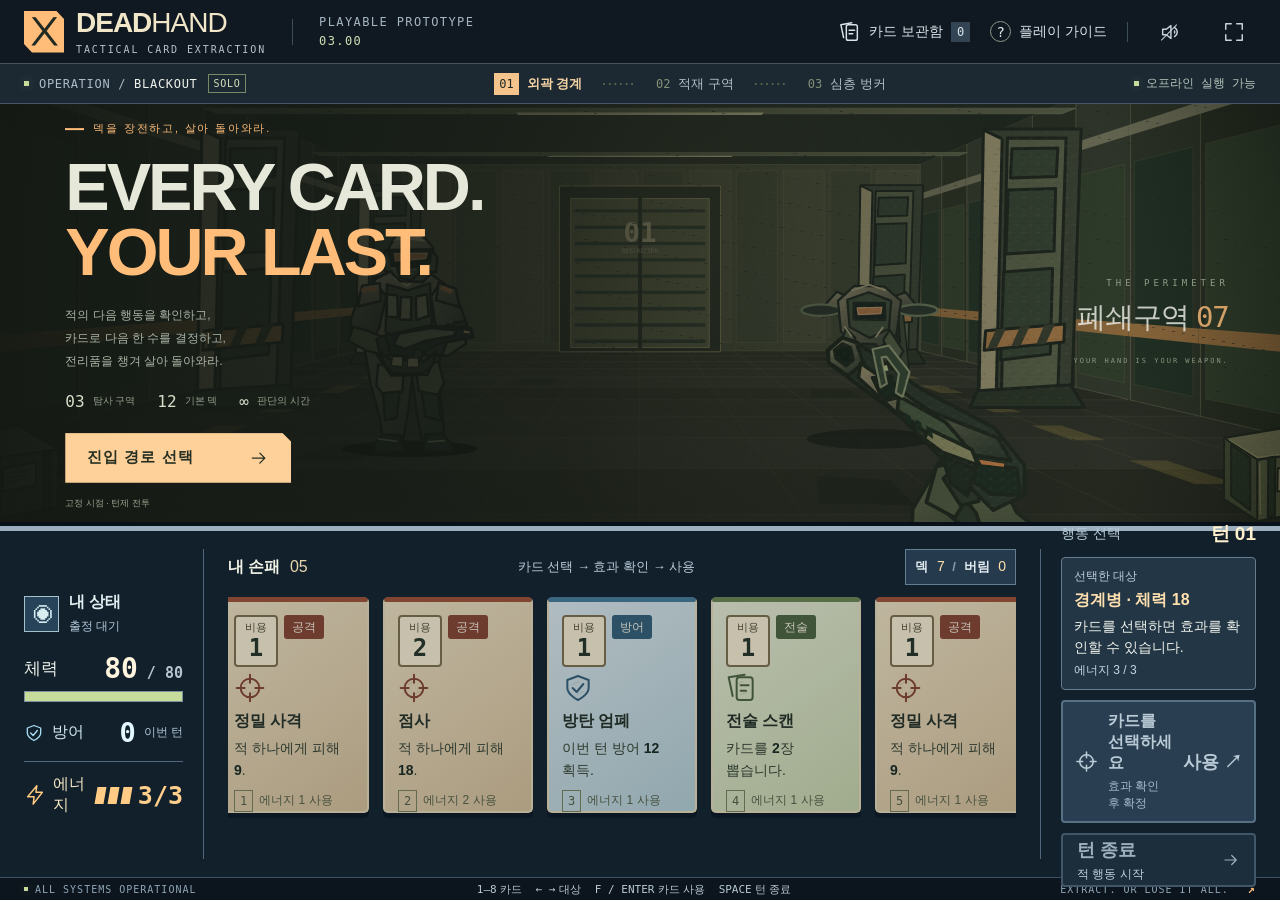
==== index.html @ c9a8ba61 "Improve fullscreen readability and separate battle information" ====
<!doctype html>
<html lang="ko">
<head>
  <meta charset="utf-8">
  <meta name="viewport" content="width=device-width, initial-scale=1, viewport-fit=cover">
  <meta name="apple-mobile-web-app-capable" content="yes">
  <meta name="theme-color" content="#151815">
  <title>DEAD HAND — 카드 익스트랙션</title>
  <link rel="icon" href="data:image/svg+xml,%3Csvg xmlns='http://www.w3.org/2000/svg' viewBox='0 0 40 40'%3E%3Crect width='40' height='40' rx='5' fill='%23fb8149'/%3E%3Cpath d='m11 8 18 24M29 8 11 32' stroke='%23101713' stroke-width='3'/%3E%3C/svg%3E">
  <link rel="stylesheet" href="style.css?v=3">
  <link rel="stylesheet" href="battle.css?v=3">
  <link rel="preload" as="image" href="assets/field-plates.svg">
</head>
<body>
  <svg class="icon-defs" xmlns="http://www.w3.org/2000/svg" aria-hidden="true"><defs>
    <symbol id="i-arrow" viewBox="0 0 24 24"><path d="M4 12h15m-6-6 6 6-6 6"/></symbol>
    <symbol id="i-crosshair" viewBox="0 0 24 24"><circle cx="12" cy="12" r="7"/><path d="M12 2v6m0 8v6M2 12h6m8 0h6"/></symbol>
    <symbol id="i-shield" viewBox="0 0 24 24"><path d="m12 3 8 3v6c0 5-8 9-8 9s-8-4-8-9V6Z"/><path d="m8 12 3 3 5-6"/></symbol>
    <symbol id="i-bolt" viewBox="0 0 24 24"><path d="m14 2-10 12h7l-1 8 10-13h-7Z"/></symbol>
    <symbol id="i-plus" viewBox="0 0 24 24"><path d="M12 4v16M4 12h16"/></symbol>
    <symbol id="i-cards" viewBox="0 0 24 24"><rect x="8" y="4" width="12" height="17" rx="2"/><path d="m5 18-3-14 12-2m-3 8h6m-6 4h4"/></symbol>
    <symbol id="i-box" viewBox="0 0 24 24"><path d="m3 7 9-4 9 4v11l-9 4-9-4Zm0 0 9 5 9-5M12 12v10M7 5l10 5"/></symbol>
    <symbol id="i-volume" viewBox="0 0 24 24"><path d="M4 9h4l5-4v14l-5-4H4Zm13-2c4 3 4 7 0 10m0-6v2"/></symbol>
    <symbol id="i-expand" viewBox="0 0 24 24"><path d="M9 3H3v6m12-6h6v6M3 15v6h6m12-6v6h-6"/></symbol>
    <symbol id="i-exit" viewBox="0 0 24 24"><path d="M10 3H4v18h6m3-15 6 6-6 6m-5-6h13"/></symbol>
  </defs></svg>
  <div id="app">
    <header class="topbar">
      <a class="brand" href="./" aria-label="데드 핸드 시작 화면"><span class="brand-mark">Ⅹ</span><span>DEAD<span class="brand-light">HAND</span><small>TACTICAL CARD EXTRACTION</small></span></a>
      <div class="header-divider"></div><span class="build-label">PLAYABLE PROTOTYPE <span>03.00</span></span>
      <nav class="top-actions" aria-label="게임 메뉴">
        <button id="collection-btn" class="nav-btn" aria-label="카드 보관함" title="카드 보관함"><svg><use href="#i-cards"/></svg><span>카드 보관함</span><span id="collection-count" class="tiny-badge">0</span></button>
        <button id="help-btn" class="nav-btn" aria-label="플레이 가이드" title="플레이 가이드"><span class="help-symbol">?</span><span>플레이 가이드</span></button>
        <span class="action-divider"></span>
        <button id="sound-btn" class="icon-btn" aria-label="사운드 켜기" title="사운드 켜기" aria-pressed="false"><svg><use href="#i-volume"/></svg><span class="mute-slash"></span></button>
        <button id="fullscreen-btn" class="icon-btn" aria-label="전체 화면" title="전체 화면"><svg><use href="#i-expand"/></svg></button>
      </nav>
    </header>

    <main>
      <section class="operation-bar" aria-label="작전 상태">
        <div class="operation-name"><span class="live-dot"></span><span>OPERATION / <b>BLACKOUT</b></span><span class="tag">SOLO</span></div>
        <div class="sector-progress" id="sector-progress"><span class="active"><i>01</i> 외곽 경계</span><b>······</b><span><i>02</i> 적재 구역</span><b>······</b><span><i>03</i> 심층 벙커</span></div>
        <span class="connection"><i></i> 오프라인 실행 가능</span>
      </section>

      <section class="combat-hud" aria-label="전투 정보">
        <aside class="mission-panel hidden" id="mission-panel" aria-label="구역과 전리품">
          <div class="panel-kicker">현재 구역 <b id="danger-level">I / 경계</b></div>
          <h2 id="zone-name">외곽 경계</h2>
          <div class="field-stats"><span>남은 적 <b id="enemy-count">02</b></span><span>미확정 전리품 <b><span id="loot-value">0</span> CR</b></span></div>
        </aside>
        <div class="enemy-intent hidden" id="enemy-intent"><span class="enemy-indicator"></span><div><small>턴 종료 시 적 공격</small><strong id="intent-text">예고 피해 6</strong><span id="incoming-health" class="incoming-health">예상 체력 감소 6</span></div></div>
        <div id="phase-banner" class="phase-banner hidden"><span class="phase-dot"></span><b id="phase-label">당신의 턴</b><span id="phase-description">시간 제한 없음 · 카드와 대상을 선택하세요</span></div>
        <div id="scene-message" class="scene-message" role="status" aria-live="polite"></div>
      </section>

      <section class="viewport" id="viewport" aria-label="고정 시점 카드 전투 무대">
        <canvas id="world" aria-label="둠 분위기의 2.5D 폐쇄구역 전투 공간"></canvas>
        <div class="scene-grain"></div>
        <div class="scene-topline"><span id="scene-location">SEC.01 / THE PERIMETER</span><span>FIXED VIEW · TURN-BASED COMBAT</span></div>
        <div id="briefing" class="briefing">
          <div class="eyebrow"><span></span> 덱을 장전하고, 살아 돌아와라.</div>
          <h1>EVERY CARD.<br><span>YOUR LAST.</span></h1>
          <p class="briefing-copy">적의 다음 행동을 확인하고,<br>카드로 다음 한 수를 결정하고,<br>전리품을 챙겨 살아 돌아와라.</p>
          <div class="briefing-facts"><span><b>03</b> 탐사 구역</span><span><b>12</b> 기본 덱</span><span><b>∞</b> 판단의 시간</span></div>
          <button id="deploy-btn" class="primary-btn deploy">진입 경로 선택 <svg><use href="#i-arrow"/></svg></button>
          <div class="briefing-note">고정 시점 · 턴제 전투 <span class="note-break">대상과 카드를 고른 뒤 사용 버튼으로 확정하세요.</span></div>
        </div>
        <div class="sector-stamp" id="sector-stamp"><span>THE PERIMETER</span><strong>폐쇄구역 <em>07</em></strong><small>YOUR HAND IS YOUR WEAPON.</small></div>
        <div id="enemy-targets" class="enemy-targets hidden" role="group" aria-label="전투 대상 선택"></div>

        <div id="damage-flash" class="damage-flash"></div>
      </section>

      <section class="deck-zone" aria-label="카드 전투 조작">
        <div class="player-status">
          <div class="operator"><span class="operator-avatar">⦿</span><div><strong>내 상태 <span>01</span></strong><small id="player-state">출정 대기 중</small></div></div>
          <div class="health-label"><span>체력</span><strong><span id="hp-value">80</span><em> / 80</em></strong></div>
          <div class="health-track"><div id="hp-bar"></div></div>
          <div class="shield-label"><svg><use href="#i-shield"/></svg> 방어 <strong id="shield-value">0</strong><span>이번 턴</span></div>
          <div class="energy-label"><svg><use href="#i-bolt"/></svg><span>에너지</span><div id="energy-pips"><i></i><i></i><i></i></div><b id="energy-value">3/3</b></div>
        </div>
        <div class="hand-area"><div class="hand-heading"><span>내 손패 <b id="hand-count">05</b></span><span id="hand-hint">카드 선택 → 효과 확인 → 사용</span><button id="deck-inspect-btn" class="deck-inspect" aria-label="뽑기 더미와 버린 카드 보기">덱 <b id="draw-count">7</b><span> / </span>버림 <b id="discard-count">0</b></button></div><div id="hand" class="hand"></div></div>
        <div class="turn-controls">
          <div class="turn-label">행동 선택 <strong>턴 <span id="turn-number">01</span></strong></div>
          <div class="action-preview" aria-live="polite"><span class="preview-heading">선택한 대상</span><b id="preview-target">대상을 선택하세요</b><p id="action-preview">카드를 선택하면 효과를 확인할 수 있습니다.</p><small id="preview-cost">에너지 3 / 3</small></div>
        <div class="battle-actions">
          <button id="fire-btn" class="fire-action" disabled><svg><use href="#i-crosshair"/></svg><span><strong id="fire-label">카드를 선택하세요</strong><small id="fire-target">대상 선택</small></span><b>사용 ↗</b></button>
          <button id="extract-menu-btn" class="primary-btn hidden"><svg><use href="#i-exit"/></svg> 철수 / 다음 구역 결정</button>
        </div>

          <button id="end-turn-btn" class="end-turn-btn" disabled><span>턴 종료<small>적 행동 시작</small></span><svg><use href="#i-arrow"/></svg></button>
        </div>
      </section>
    </main>
    <footer><span><i></i> ALL SYSTEMS OPERATIONAL</span><span class="footer-controls"><b>1–8</b> 카드 <b>← →</b> 대상 <b>F / ENTER</b> 카드 사용 <b>SPACE</b> 턴 종료</span><span>EXTRACT. OR LOSE IT ALL. <b>↗</b></span></footer>
  <div id="modal-backdrop" class="modal-backdrop hidden"><section id="modal" class="modal" role="dialog" aria-modal="true" aria-labelledby="modal-title" tabindex="-1"></section></div>
  </div>
  <script src="scene.js?v=3"></script>
  <script src="game.js?v=3"></script>
</body>
</html>
---- style.css ----
:root {
  --bg:#101713;
  --panel:#141d18;
  --line:#303c32;
  --muted:#8e9b8f;
  --text:#e8eadb;
  --orange:#fb8149;
  --green:#b9cf93;
  --red:#ee6858;
  --mono:ui-monospace,SFMono-Regular,Consolas,monospace;
  --sans:Arial,"Apple SD Gothic Neo","Malgun Gothic",sans-serif;
  color-scheme:dark
}
* {
  box-sizing:border-box
}
body {
  margin:0;
  background:#0d120f;
  color:var(--text);
  font-family:var(--sans);
  font-size:13px
}
button,a {
  -webkit-tap-highlight-color:transparent
}
button {
  font:inherit;
  color:inherit;
  cursor:pointer
}
button:disabled {
  cursor:not-allowed
}
button:focus-visible,a:focus-visible {
  outline:2px solid var(--orange);
  outline-offset:4px
}
button {
  border:0
}
svg {
  width:20px;
  height:20px;
  fill:none;
  stroke:currentColor;
  stroke-width:1.6;
  stroke-linecap:round;
  stroke-linejoin:round;
  flex-shrink:0
}
.icon-defs {
  position:absolute;
  width:0;
  height:0;
  overflow:hidden
}
.hidden {
  display:none!important
}
#app {
  max-width:1920px;
  margin:auto;
  min-height:100dvh;
  display:flex;
  flex-direction:column
}
.topbar {
  height:78px;
  display:flex;
  align-items:center;
  padding:0 30px;
  border-bottom:1px solid var(--line);
  gap:26px;
  background:#121a15;
  flex-shrink:0
}
.brand {
  display:flex;
  align-items:center;
  gap:12px;
  font-size:25px;
  font-weight:900;
  letter-spacing:-1px;
  color:var(--text);
  text-decoration:none;
  line-height:1
}
.brand-mark {
  width:40px;
  height:42px;
  background:var(--orange);
  color:#182019;
  display:grid;
  place-items:center;
  font-size:39px;
  font-weight:400;
  clip-path:polygon(0 0,80% 0,100% 20%,100% 100%,20% 100%,0 80%)
}
.brand-light {
  font-weight:400
}
.brand small {
  display:block;
  font:8px var(--mono);
  letter-spacing:1.9px;
  margin-top:7px;
  color:#9ba58d
}
.header-divider {
  height:26px;
  width:1px;
  background:var(--line)
}
.build-label {
  font:9px var(--mono);
  letter-spacing:1.4px;
  color:var(--muted)
}
.build-label span {
  display:block;
  font-size:10px;
  color:var(--green);
  margin-top:5px
}
.top-actions {
  margin-left:auto;
  display:flex;
  align-items:center;
  gap:22px
}
.nav-btn {
  display:flex;
  align-items:center;
  gap:8px;
  background:none;
  font-size:11px;
  color:#c7cebe;
  padding:8px 0
}
.nav-btn:hover {
  color:var(--orange)
}
.nav-btn svg {
  width:17px;
  height:17px
}
.tiny-badge {
  background:#29352a;
  font:9px var(--mono);
  padding:3px 6px
}
.help-symbol {
  border:1px solid #8c988a;
  border-radius:50%;
  height:16px;
  width:16px;
  display:grid;
  place-items:center;
  font:10px var(--mono)
}
.action-divider {
  height:20px;
  width:1px;
  background:var(--line)
}
.icon-btn {
  position:relative;
  background:none;
  color:#9aa48e;
  padding:4px;
  display:flex
}
.icon-btn:hover {
  color:var(--orange)
}
.mute-slash {
  position:absolute;
  width:22px;
  height:1px;
  transform:rotate(-45deg);
  background:currentColor;
  top:14px;
  left:3px
}
.operation-bar {
  min-height:53px;
  display:flex;
  align-items:center;
  justify-content:space-between;
  gap:16px;
  padding:0 30px;
  background:#19221b;
  border-bottom:1px solid #35402f
}
.operation-name {
  display:flex;
  align-items:center;
  gap:10px;
  font:10px var(--mono);
  letter-spacing:.7px;
  white-space:nowrap
}
.operation-name b {
  color:var(--text);
  font-weight:500
}
.operation-name>span:nth-child(2) {
  color:#87937f
}
.live-dot,.connection i,footer>span:first-child i {
  width:5px;
  height:5px;
  background:var(--green);
  display:inline-block;
  box-shadow:0 0 8px #b9cf9344
}
.tag {
  font:8px var(--mono);
  border:1px solid #47523d;
  color:var(--green);
  padding:3px 5px
}
.sector-progress {
  display:flex;
  align-items:center;
  gap:20px;
  font-size:10px;
  color:#8c9685
}
.sector-progress span {
  display:flex;
  align-items:center;
  gap:8px;
  white-space:nowrap
}
.sector-progress i {
  font:9px var(--mono);
  font-style:normal;
  color:#829076
}
.sector-progress b {
  color:#56634b;
  letter-spacing:2px
}
.sector-progress .active {
  color:var(--green)
}
.sector-progress .active i {
  background:var(--green);
  padding:4px 5px;
  color:#182019
}
.sector-progress .completed {
  color:#8fa57e
}
.connection {
  font:9px var(--mono);
  color:#8d9b87;
  display:flex;
  align-items:center;
  gap:7px;
  white-space:nowrap
}
main {
  display:flex;
  flex:1;
  flex-direction:column
}
.viewport {
  position:relative;
  min-height:380px;
  flex:1;
  height:calc(100dvh - 404px);
  overflow:hidden;
  background:#1c2825;
  isolation:isolate
}
#world {
  width:100%;
  height:100%;
  display:block;
  touch-action:none
}
.scene-grain {
  position:absolute;
  inset:0;
  pointer-events:none;
  opacity:.09;
  background:repeating-linear-gradient(0deg,transparent,transparent 2px,#000 3px,transparent 4px);
  z-index:1
}
.scene-topline {
  position:absolute;
  top:18px;
  left:28px;
  right:28px;
  display:flex;
  justify-content:space-between;
  font:8px var(--mono);
  letter-spacing:1.5px;
  color:#9caa97;
  opacity:.7;
  pointer-events:none
}
.briefing {
  position:absolute;
  top:50%;
  left:5.1%;
  transform:translateY(-47%);
  z-index:4;
  width:480px;
  max-width:55%
}
.eyebrow {
  font-size:11px;
  letter-spacing:1.8px;
  color:var(--orange);
  display:flex;
  align-items:center;
  gap:9px;
  margin-bottom:19px
}
.eyebrow>span {
  width:19px;
  height:2px;
  background:var(--orange)
}
h1 {
  font-size:clamp(42px,5.2vw,80px);
  font-weight:900;
  line-height:.97;
  letter-spacing:-3px;
  margin:0 0 20px;
  color:#e6e9d9;
  font-stretch:condensed
}
h1>span {
  color:var(--orange)
}
.briefing-copy {
  font-size:12px;
  color:#aab5a6;
  line-height:1.9;
  margin:0 0 19px
}
.briefing-facts {
  display:flex;
  gap:22px;
  color:#94a08d;
  font-size:10px;
  margin-bottom:22px
}
.briefing-facts>span {
  display:flex;
  gap:8px;
  align-items:center
}
.briefing-facts b {
  color:#d5ddc8;
  font:16px var(--mono)
}
.primary-btn {
  background:var(--orange);
  color:#182017;
  display:flex;
  justify-content:center;
  align-items:center;
  gap:30px;
  font-size:12px;
  font-weight:800;
  padding:15px 22px;
  transition:background .15s,transform .15s;
  min-height:46px;
  clip-path:polygon(0 0,calc(100% - 9px) 0,100% 9px,100% 100%,0 100%)
}
.primary-btn:hover {
  background:#ff9c6c;
  transform:translateY(-1px)
}
.deploy {
  width:226px;
  justify-content:space-between;
  letter-spacing:1px
}
.briefing-note {
  display:flex;
  gap:7px;
  align-items:center;
  margin-top:14px;
  color:#9aa58f;
  font-size:9px;
  flex-wrap:wrap
}
.key {
  font:9px var(--mono);
  border:1px solid #58634e;
  border-radius:2px;
  padding:3px 4px;
  color:#c2cbb3;
  display:inline-block;
  white-space:nowrap
}
.note-break {
  display:block;
  width:100%;
  font-size:9px;
  margin-top:4px;
  color:#899782
}
.sector-stamp {
  position:absolute;
  right:4%;
  top:40%;
  text-align:right;
  opacity:.8;
  pointer-events:none
}
.sector-stamp>span {
  font:9px var(--mono);
  letter-spacing:4px;
  color:#adbaa2
}
.sector-stamp strong {
  display:block;
  font-size:29px;
  margin:9px 0 12px;
  font-weight:400;
  letter-spacing:-1px
}
.sector-stamp em {
  font-style:normal;
  color:var(--orange);
  font-family:var(--mono)
}
.sector-stamp small {
  font:7px var(--mono);
  letter-spacing:2px;
  color:#a0af97
}
.mission-panel {
  position:absolute;
  left:24px;
  top:48px;
  width:218px;
  padding:18px;
  background:#121c16e8;
  border:1px solid #52604955;
  z-index:3;
  backdrop-filter:blur(8px)
}
.panel-kicker {
  font:8px var(--mono);
  letter-spacing:1.7px;
  color:#96a58d;
  display:flex;
  justify-content:space-between
}
.panel-kicker span {
  color:var(--orange)
}
h2 {
  font-size:23px;
  letter-spacing:-.7px;
  font-weight:600;
  margin:13px 0 9px
}
.mission-panel>p {
  color:#9ba893;
  font-size:10px;
  line-height:1.8;
  margin:0
}
.objective {
  display:flex;
  gap:10px;
  margin:18px 0;
  padding:14px 0;
  border-block:1px solid #3b4835
}
.objective>span {
  color:var(--orange);
  font-size:24px;
  line-height:25px
}
.objective small {
  color:#8c9c80;
  font-size:9px;
  display:block;
  margin-bottom:5px
}
.objective strong {
  font-size:10px;
  font-weight:500;
  color:#e3e8d6
}
.mission-stat {
  display:flex;
  align-items:center;
  justify-content:space-between;
  font-size:9px;
  margin:13px 0;
  color:#9ba98f
}
.mission-stat b {
  font:11px var(--mono);
  color:#dde4ce
}
.orange-text {
  color:var(--orange)!important
}
.loot-box {
  display:flex;
  align-items:center;
  gap:10px;
  margin:18px -5px 10px;
  padding:12px 9px;
  background:#243024;
  border:1px solid #43513a
}
.loot-box>svg {
  color:var(--green);
  width:24px;
  height:24px
}
.loot-box small {
  font-size:8px;
  color:#a2af91
}
.loot-box strong {
  font:22px var(--mono);
  display:block;
  margin-top:3px;
  color:var(--green)
}
.loot-box em {
  font:9px var(--mono);
  font-style:normal;
  color:#859873
}
.loot-lock {
  font-size:8px;
  color:#b6a077;
  margin-left:auto;
  align-self:end;
  margin-bottom:4px
}
.mission-panel .risk-note {
  font-size:8px;
  line-height:1.8;
  color:#809075
}
.enemy-intent {
  position:absolute;
  right:24px;
  top:48px;
  background:#241f1bdc;
  border:1px solid #87563c77;
  display:flex;
  gap:11px;
  align-items:center;
  padding:13px 17px;
  z-index:3
}
.enemy-indicator {
  width:5px;
  height:25px;
  background:var(--orange)
}
.enemy-intent small {
  font:8px var(--mono);
  letter-spacing:1.5px;
  color:#c18c69
}
.enemy-intent strong {
  font-size:11px;
  display:block;
  margin-top:5px;
  color:#f1c1a0
}
.intent-icon {
  font-size:25px;
  margin-left:10px;
  color:var(--orange)
}
.combat-banner {
  position:absolute;
  left:50%;
  top:43px;
  transform:translateX(-50%);
  display:flex;
  align-items:center;
  gap:10px;
  font-size:10px;
  background:#182017de;
  padding:10px 16px;
  border-top:1px solid #a27f4c;
  border-bottom:1px solid #4d533b;
  white-space:nowrap;
  z-index:2
}
.combat-banner strong {
  font-weight:500;
  color:#e7c79f
}
.combat-banner>span:last-child {
  font-size:9px;
  color:#a7b09a
}
.crosshair {
  position:absolute;
  left:50%;
  top:50%;
  width:24px;
  height:24px;
  margin:-12px 0 0 -12px;
  pointer-events:none;
  filter:drop-shadow(0 0 2px #000);
  color:#dce4c9;
  opacity:.8
}
.crosshair span,.crosshair i,.crosshair b,.crosshair em {
  position:absolute;
  background:currentColor
}
.crosshair span {
  height:7px;
  width:1px;
  left:12px;
  top:0
}
.crosshair i {
  height:7px;
  width:1px;
  left:12px;
  bottom:0
}
.crosshair b {
  width:7px;
  height:1px;
  top:12px;
  left:0
}
.crosshair em {
  width:7px;
  height:1px;
  top:12px;
  right:0
}
.crosshair.armed {
  color:var(--orange)
}
.target-label {
  position:absolute;
  left:50%;
  top:calc(50% + 26px);
  transform:translateX(-50%);
  font:9px var(--mono);
  color:var(--orange);
  text-shadow:0 1px 6px #000;
  pointer-events:none
}
.interaction {
  position:absolute;
  left:50%;
  bottom:70px;
  transform:translateX(-50%);
  display:flex;
  align-items:center;
  gap:10px;
  background:#182b20f5;
  border:1px solid #819b62;
  padding:10px 14px;
  font-size:11px;
  z-index:5;
  white-space:nowrap
}
.interaction button {
  background:var(--green);
  padding:7px 12px;
  color:#182019;
  font-weight:bold;
  font-size:10px;
  margin-left:6px
}
.scene-message {
  position:absolute;
  left:50%;
  bottom:43px;
  transform:translateX(-50%);
  font-size:11px;
  color:#e4e7d2;
  text-shadow:0 1px 4px #000;
  background:#172016e8;
  padding:10px 17px;
  border-left:2px solid var(--orange);
  transition:opacity .2s;
  opacity:0;
  z-index:6;
  pointer-events:none;
  max-width:80%;
  text-align:center
}
.scene-message.visible {
  opacity:1
}
.compass {
  position:absolute;
  bottom:17px;
  left:50%;
  transform:translateX(-50%);
  display:flex;
  gap:17px;
  align-items:center;
  font:8px var(--mono);
  color:#a7b099;
  pointer-events:none
}
.compass i {
  height:5px;
  width:1px;
  background:#6e7a60
}
.compass b {
  color:var(--orange);
  font-weight:normal
}
.minimap-wrap {
  position:absolute;
  right:24px;
  bottom:22px;
  width:150px;
  background:#111c16ce;
  border:1px solid #53634877;
  padding:8px;
  z-index:3
}
.minimap-wrap>div:first-child {
  display:flex;
  justify-content:space-between;
  font:7px var(--mono);
  letter-spacing:.5px;
  color:#a4b291
}
#minimap {
  width:132px;
  height:125px;
  display:block;
  margin-top:5px;
  image-rendering:pixelated
}
.map-legend {
  display:flex;
  align-items:center;
  justify-content:center;
  gap:5px;
  font-size:7px;
  color:#96a583;
  margin-top:5px
}
.map-legend i {
  width:4px;
  height:4px;
  background:#e6e9d4
}
.map-legend i:nth-child(2) {
  background:var(--orange);
  margin-left:5px
}
.map-legend i:nth-child(3) {
  background:#a5cf8a;
  margin-left:5px
}
.damage-flash {
  position:absolute;
  inset:0;
  pointer-events:none;
  box-shadow:inset 0 0 90px #e04c42;
  opacity:0;
  transition:opacity .5s;
  z-index:5
}
.damage-flash.hit {
  opacity:.8;
  transition:none
}
.touch-controls {
  position:absolute;
  bottom:20px;
  left:24px;
  display:grid;
  grid-template-columns:repeat(3,34px);
  gap:4px;
  z-index:4
}
.touch-controls button {
  background:#17231ecf;
  border:1px solid #66765b88;
  color:#c0cfac;
  height:31px;
  font-size:17px;
  touch-action:none
}
.deck-zone {
  display:grid;
  grid-template-columns:222px 1fr 182px;
  min-height:237px;
  padding:21px 28px 15px;
  border-top:1px solid #5a6745;
  background:linear-gradient(105deg,#19221b,#111a14 60%,#18221a);
  gap:26px;
  z-index:6;
  position:relative
}
.player-status {
  border-right:1px solid #34422f;
  padding-right:25px
}
.operator {
  display:flex;
  gap:10px;
  align-items:center;
  margin-bottom:17px
}
.operator-avatar {
  width:31px;
  height:31px;
  border:1px solid #627255;
  background:#2c3b29;
  display:grid;
  place-items:center;
  font:24px var(--mono);
  color:var(--green)
}
.operator strong {
  font:10px var(--mono);
  letter-spacing:1px
}
.operator strong span {
  color:var(--orange);
  font-size:9px;
  margin-left:3px
}
.operator small {
  display:block;
  color:#899b7e;
  font-size:8px;
  margin-top:5px
}
.health-label {
  display:flex;
  justify-content:space-between;
  align-items:center;
  font-size:10px;
  color:#aebba0
}
.health-label strong {
  font:17px var(--mono);
  color:#d8e2c4
}
.health-label em {
  font-size:10px;
  color:#839575;
  font-style:normal
}
.health-track {
  height:5px;
  background:#36452e;
  margin:8px 0 12px
}
.health-track>div {
  width:100%;
  height:100%;
  background:var(--green);
  transition:width .3s,background .3s
}
.shield-label {
  display:flex;
  gap:6px;
  align-items:center;
  font-size:9px;
  color:#97a48b
}
.shield-label svg {
  width:12px;
  height:12px;
  color:#b4c8d0
}
.shield-label strong {
  font:11px var(--mono);
  color:#ccdae0
}
.shield-label>span {
  margin-left:auto;
  font-size:8px;
  color:#697e62
}
.energy-label {
  display:flex;
  align-items:center;
  gap:6px;
  border-top:1px solid #34422e;
  margin-top:15px;
  padding-top:13px;
  font-size:9px;
  color:#b7c3a5
}
.energy-label>svg {
  width:13px;
  height:13px;
  color:var(--orange)
}
.energy-label>b {
  font:10px var(--mono);
  margin-left:auto;
  color:var(--orange)
}
#energy-pips {
  display:flex;
  gap:3px;
  margin-left:3px
}
#energy-pips i {
  height:11px;
  width:7px;
  background:var(--orange);
  transform:skew(-12deg)
}
#energy-pips i.used {
  background:#404332
}
.hand-area {
  min-width:0
}
.hand-heading {
  display:flex;
  justify-content:space-between;
  font:8px var(--mono);
  letter-spacing:1.6px;
  color:#8b9b80;
  margin-bottom:12px;
  gap:10px
}
.hand-heading b {
  color:var(--green);
  margin-left:7px;
  font-weight:400
}
#hand-hint {
  font:9px var(--sans);
  letter-spacing:0;
  color:#8f9e85
}
.hand {
  display:flex;
  justify-content:center;
  gap:9px;
  min-height:167px;
  align-items:flex-start
}
.card {
  --accent:#c3ccaa;
  position:relative;
  background:linear-gradient(150deg,#303b2e,#222b22);
  border:1px solid #56644a;
  flex:1;
  max-width:144px;
  min-width:70px;
  height:166px;
  text-align:left;
  padding:10px 11px 8px;
  transition:transform .16s,border-color .16s,box-shadow .16s;
  display:flex;
  flex-direction:column;
  clip-path:polygon(0 0,calc(100% - 9px) 0,100% 9px,100% 100%,0 100%);
  box-shadow:0 5px 20px #0002
}
.card::after {
  content:"";
  position:absolute;
  top:0;
  right:0;
  width:12px;
  height:1px;
  background:var(--accent);
  transform:rotate(45deg);
  transform-origin:right
}
.card:hover:not(:disabled),.card.selected {
  transform:translateY(-9px);
  border-color:var(--orange);
  box-shadow:0 8px 25px #0005
}
.card.selected {
  background:linear-gradient(140deg,#4d4331,#2e3124);
  outline:1px solid var(--orange)
}
.card:disabled {
  opacity:.52
}
.card.attack {
  --accent:#e4b18d
}
.card.defense {
  --accent:#a8c5c3;
  background:linear-gradient(140deg,#2e3d3b,#212f2b)
}
.card.utility {
  --accent:#c8c99a;
  background:linear-gradient(140deg,#3a3b2c,#292e23)
}
.card-top {
  display:flex;
  justify-content:space-between;
  align-items:center
}
.card-cost {
  border:1px solid #85907399;
  color:var(--accent);
  width:21px;
  height:22px;
  display:grid;
  place-items:center;
  font:14px var(--mono)
}
.card-type {
  font:7px var(--mono);
  letter-spacing:.8px;
  color:var(--accent);
  opacity:.8
}
.card-art {
  height:43px;
  display:flex;
  align-items:center;
  justify-content:center;
  color:var(--accent);
  opacity:.9;
  position:relative;
  margin:3px 0
}
.card-art:before {
  content:"";
  position:absolute;
  inset:10px 10px;
  border-top:1px solid #9ea78a22;
  border-bottom:1px solid #9ea78a22;
  transform:rotate(-25deg)
}
.card-art svg {
  width:33px;
  height:33px;
  stroke-width:1.1
}
.card-name {
  font-size:12px;
  font-weight:700;
  color:#e6e7d4;
  margin-bottom:5px;
  white-space:nowrap
}
.card-desc {
  font-size:9px;
  color:#a7b19a;
  line-height:1.5;
  word-break:keep-all
}
.card-bottom {
  margin-top:auto;
  display:flex;
  justify-content:space-between;
  align-items:center;
  color:#89967c;
  font:7px var(--mono);
  padding-top:6px
}
.card-bottom>span:first-child {
  border:1px solid #64715466;
  padding:1px 4px;
  font-size:8px
}
.card.empty {
  border:1px dashed #394934;
  opacity:.6;
  display:grid;
  place-items:center;
  color:#6f8061;
  font-size:10px;
  clip-path:none
}
.turn-controls {
  border-left:1px solid #34422f;
  padding-left:22px
}
.turn-label {
  font:8px var(--mono);
  color:#9baa8d;
  letter-spacing:1.2px;
  margin-bottom:12px;
  display:flex;
  align-items:center;
  justify-content:space-between
}
.turn-label strong {
  font:15px var(--mono);
  color:#d5dec5
}
.end-turn-btn {
  display:flex;
  align-items:center;
  justify-content:space-between;
  background:#bdcc98;
  color:#1a2618;
  width:100%;
  padding:13px;
  font-size:11px;
  font-weight:bold
}
.end-turn-btn:hover:not(:disabled) {
  background:#d5e3b2
}
.end-turn-btn:disabled {
  background:#3f4c34;
  color:#a1af90
}
.end-turn-btn svg {
  width:18px;
  height:18px
}
.turn-shortcut {
  font-size:8px;
  color:#7e9171;
  display:block;
  margin-top:9px;
  text-align:center;
  white-space:nowrap
}
.turn-shortcut .key {
  font-size:7px;
  padding:2px
}
.pile-counts {
  display:flex;
  justify-content:space-around;
  margin-top:16px
}
.pile-counts button {
  display:grid;
  grid-template-columns:20px auto;
  column-gap:7px;
  background:none;
  padding:0;
  color:#acbb9a
}
.pile-counts svg {
  grid-row:span 2;
  width:18px;
  height:26px;
  opacity:.6
}
.pile-counts b {
  font:13px var(--mono);
  text-align:left
}
.pile-counts span {
  font-size:8px;
  color:#7a8d6c;
  margin-top:3px
}
footer {
  display:flex;
  align-items:center;
  justify-content:space-between;
  gap:12px;
  padding:0 28px;
  min-height:35px;
  border-top:1px solid #2b3828;
  background:#101811;
  font:7px var(--mono);
  letter-spacing:1px;
  color:#718267
}
footer>span:first-child {
  display:flex;
  align-items:center;
  gap:7px
}
footer>span:first-child i {
  width:4px;
  height:4px
}
footer>span:last-child b {
  color:var(--orange);
  font-size:12px;
  margin-left:12px
}
.footer-controls {
  font:8px var(--sans);
  letter-spacing:0;
  color:#809071
}
.footer-controls b {
  font:8px var(--mono);
  color:#b5c1a5;
  margin-left:11px
}
.modal-backdrop {
  position:fixed;
  inset:0;
  background:#070e09c9;
  backdrop-filter:blur(12px);
  display:flex;
  align-items:center;
  justify-content:center;
  z-index:20;
  padding:24px
}
.modal {
  width:580px;
  max-width:100%;
  max-height:90dvh;
  overflow:auto;
  background:#18221a;
  border:1px solid #5b6b4a;
  padding:30px;
  box-shadow:0 20px 100px #0008;
  position:relative
}
.modal.wide {
  width:780px
}
.modal .eyebrow {
  font:9px var(--mono);
  letter-spacing:2px;
  margin-bottom:15px
}
.modal h2 {
  font-size:30px;
  color:#e3e9d4;
  margin:0 0 12px;
  letter-spacing:-1px
}
.modal h2 em {
  color:var(--orange);
  font-style:normal
}
.modal-copy {
  color:#a2b293;
  line-height:1.8;
  font-size:12px;
  margin:0 0 23px;
  word-break:keep-all
}
.modal-close {
  position:absolute;
  right:16px;
  top:14px;
  background:none;
  color:#9eb18b;
  font:22px var(--mono);
  padding:3px 7px
}
.modal-buttons {
  display:flex;
  gap:10px;
  margin-top:24px
}
.modal-buttons>button {
  flex:1
}
.secondary-btn {
  background:transparent;
  border:1px solid #61744f;
  color:#bacba5;
  padding:13px 15px;
  font-size:11px;
  min-height:45px;
  transition:background .2s
}
.secondary-btn:hover {
  background:#35442b
}
.modal-stat-row {
  display:flex;
  gap:15px;
  padding:20px 0;
  border-block:1px solid #3b4b32;
  margin:20px 0
}
.modal-stat-row>div {
  flex:1;
  border-right:1px solid #3b4b32
}
.modal-stat-row>div:last-child {
  border:0
}
.modal-stat-row small {
  display:block;
  color:#93a482;
  font-size:9px;
  margin-bottom:7px
}
.modal-stat-row strong {
  font:25px var(--mono);
  color:var(--green)
}
.modal-stat-row strong em {
  font-size:10px;
  font-style:normal
}
.reward-cards {
  display:flex;
  gap:13px;
  justify-content:center;
  margin:20px 0 10px
}
.reward-cards .card {
  max-width:none;
  height:200px;
  min-width:0
}
.reward-cards .card-art {
  height:64px
}
.reward-cards .card-art svg {
  width:42px;
  height:42px
}
.reward-cards .card-bottom {
  font:8px var(--sans)
}
.reward-note {
  font-size:10px;
  color:#91a07d;
  text-align:center;
  line-height:1.8
}
.reward-note b {
  color:var(--green)
}
.guide-grid {
  display:grid;
  grid-template-columns:1fr 1fr;
  gap:14px
}
.guide-item {
  border:1px solid #3f5134;
  padding:15px;
  background:#202d20
}
.guide-item b {
  display:block;
  color:var(--green);
  font-size:12px;
  margin-bottom:8px
}
.guide-item p {
  font-size:10px;
  line-height:1.8;
  color:#a3b293;
  margin:0
}
.guide-item .key {
  font-size:8px
}
.guide-note {
  margin-top:16px;
  padding:12px 15px;
  border-left:2px solid var(--orange);
  color:#b6c5a4;
  font-size:11px;
  line-height:1.8;
  background:#293122
}
.collection-grid {
  display:grid;
  grid-template-columns:repeat(4,1fr);
  gap:12px
}
.collection-grid .card {
  max-width:none;
  height:185px
}
.collection-grid .card.locked {
  opacity:.35;
  cursor:default
}
.collection-grid .card.equipped {
  border-color:var(--orange);
  background:linear-gradient(140deg,#4d4331,#2e3124)
}
.collection-grid .card-name {
  font-size:11px
}
.collection-grid .card-bottom {
  font:8px var(--sans)
}
.collection-summary {
  display:flex;
  gap:15px;
  font-size:11px;
  margin-bottom:20px;
  color:#acbc9b
}
.collection-summary b {
  color:var(--green);
  font-family:var(--mono)
}
.loadout-note {
  margin-top:18px;
  font-size:10px;
  color:#a7b696;
  line-height:1.8
}
.pile-list {
  display:grid;
  grid-template-columns:1fr 1fr;
  gap:7px
}
.pile-item {
  display:flex;
  gap:10px;
  align-items:center;
  padding:10px;
  background:#243021;
  font-size:11px
}
.pile-item b {
  font:12px var(--mono);
  color:var(--orange)
}
.pile-item small {
  color:#94a680;
  margin-left:auto;
  font-size:9px
}
.ending-symbol {
  width:55px;
  height:55px;
  border:1px solid var(--green);
  color:var(--green);
  display:grid;
  place-items:center;
  margin-bottom:20px
}
.ending-symbol svg {
  width:30px;
  height:30px
}
.ending-symbol.fail {
  border-color:var(--red);
  color:var(--red)
}
.outcome-list {
  padding:13px 15px;
  background:#233020;
  color:#b9caaa;
  font-size:11px;
  line-height:1.9
}
.next-zone {
  padding:17px;
  border:1px solid #70553d;
  background:#2d2a20;
  margin-top:17px;
  display:flex;
  justify-content:space-between;
  align-items:center
}
.next-zone small {
  color:#b5aa8b;
  font-size:9px;
  display:block;
  margin-bottom:6px
}
.next-zone strong {
  font-size:17px;
  font-weight:500;
  color:#e0c7a2
}
.next-zone>span {
  font:10px var(--mono);
  color:var(--orange)
}
@media(min-height:950px) {
  .viewport {
    min-height:540px
  }
  .briefing {
    left:6%
  }
  h1 {
    font-size:83px
  }
  .briefing-copy {
    font-size:14px;
    line-height:2
  }
  .briefing-facts {
    margin-top:25px;
    margin-bottom:30px
  }
  .mission-panel {
    top:60px
  }
  .enemy-intent {
    top:60px
  }
}
@media(min-width:1600px) {
  .deck-zone {
    grid-template-columns:250px 1fr 210px;
    padding-inline:36px;
    gap:35px
  }
  .card {
    max-width:165px
  }
  .hand {
    gap:13px
  }
  .sector-stamp {
    right:7%
  }
  .briefing {
    left:7%
  }
}
@media(max-width:1150px) {
  .topbar {
    padding-inline:22px;
    gap:18px
  }
  .build-label {
    display:none
  }
  .operation-bar {
    padding-inline:22px
  }
  .connection {
    display:none
  }
  .sector-progress {
    gap:13px
  }
  .deck-zone {
    grid-template-columns:176px 1fr 145px;
    padding:18px 20px 13px;
    gap:17px
  }
  .player-status {
    padding-right:16px
  }
  .turn-controls {
    padding-left:16px
  }
  .card {
    padding:9px 8px;
    min-width:65px
  }
  .card-name {
    font-size:11px
  }
  .card-type {
    font-size:6px
  }
  .card-desc {
    font-size:8px
  }
  .hand {
    gap:6px
  }
  .hand-heading {
    letter-spacing:1px
  }
  #hand-hint {
    font-size:8px
  }
  .mission-panel {
    width:190px;
    left:18px;
    padding:15px
  }
  .enemy-intent {
    right:18px
  }
  .combat-banner>span:last-child {
    display:none
  }
  .minimap-wrap {
    right:18px;
    width:126px
  }
  #minimap {
    width:108px;
    height:105px
  }
  .map-legend {
    font-size:6px
  }
  .footer-controls {
    font-size:7px
  }
  .footer-controls b {
    font-size:7px;
    margin-left:7px
  }
  footer>span:last-child {
    display:none
  }
  .briefing {
    max-width:52%;
    left:4.6%
  }
  h1 {
    font-size:62px
  }
  .sector-stamp {
    right:3%;
    top:38%
  }
  .sector-stamp strong {
    font-size:23px
  }
}
@media(max-width:800px) {
  .topbar {
    height:65px;
    padding:0 16px
  }
  .brand {
    font-size:21px
  }
  .brand-mark {
    width:33px;
    height:35px;
    font-size:32px
  }
  .brand small {
    font-size:6px
  }
  .top-actions {
    gap:15px
  }
  .nav-btn>span:not(.help-symbol) {
    display:none
  }
  .header-divider,.action-divider {
    display:none
  }
  .nav-btn svg {
    width:20px;
    height:20px
  }
  .operation-bar {
    min-height:44px;
    padding:0 16px
  }
  .operation-name {
    font-size:8px;
    gap:7px
  }
  .sector-progress {
    gap:7px;
    font-size:8px
  }
  .sector-progress span {
    gap:5px
  }
  .sector-progress b {
    letter-spacing:0
  }
  .sector-progress i {
    font-size:8px
  }
  .tag {
    display:none
  }
  .viewport {
    height:calc(100dvh - 356px);
    min-height:370px
  }
  .scene-topline {
    left:16px;
    right:16px;
    top:14px;
    font-size:6px;
    letter-spacing:.5px
  }
  .deck-zone {
    grid-template-columns:126px 1fr 105px;
    padding:14px 13px 12px;
    gap:12px;
    min-height:215px
  }
  .player-status {
    padding-right:12px
  }
  .operator {
    gap:7px;
    margin-bottom:14px
  }
  .operator-avatar {
    width:24px;
    height:27px;
    font-size:19px
  }
  .operator strong {
    font-size:8px;
    letter-spacing:0
  }
  .operator strong span {
    font-size:7px;
    margin-left:1px
  }
  .operator small {
    font-size:7px
  }
  .health-label {
    font-size:9px
  }
  .health-label strong {
    font-size:15px
  }
  .health-label em {
    font-size:8px
  }
  .shield-label {
    font-size:8px;
    gap:4px
  }
  .shield-label>span {
    display:none
  }
  .energy-label {
    gap:4px;
    margin-top:14px;
    font-size:8px
  }
  .energy-label>span {
    display:none
  }
  #energy-pips {
    gap:3px
  }
  #energy-pips i {
    width:6px
  }
  .energy-label>b {
    font-size:8px
  }
  .hand-heading {
    font-size:7px;
    margin-bottom:10px;
    letter-spacing:1px
  }
  #hand-hint {
    display:none
  }
  .card {
    height:155px;
    padding:8px 6px;
    min-width:52px
  }
  .card-type {
    font-size:5px;
    letter-spacing:0
  }
  .card-cost {
    width:17px;
    height:19px;
    font-size:12px
  }
  .card-art {
    height:38px
  }
  .card-art svg {
    width:27px;
    height:27px
  }
  .card-name {
    font-size:10px
  }
  .card-desc {
    font-size:8px;
    line-height:1.5
  }
  .card-bottom {
    font-size:6px
  }
  .card-bottom>span:first-child {
    font-size:7px
  }
  .turn-controls {
    padding-left:11px
  }
  .turn-label {
    font-size:6px;
    letter-spacing:.2px
  }
  .turn-label strong {
    font-size:12px
  }
  .end-turn-btn {
    font-size:10px;
    padding:10px 8px
  }
  .turn-shortcut {
    font-size:7px;
    white-space:normal;
    line-height:1.8
  }
  .pile-counts {
    margin-top:12px
  }
  .pile-counts button {
    column-gap:4px
  }
  .pile-counts svg {
    width:14px
  }
  .pile-counts b {
    font-size:11px
  }
  .pile-counts span {
    font-size:7px
  }
  footer {
    padding-inline:16px;
    min-height:30px;
    font-size:6px;
    letter-spacing:.3px
  }
  .footer-controls {
    font-size:6px
  }
  .footer-controls b {
    font-size:6px
  }
  .briefing {
    left:6%;
    max-width:60%;
    width:390px
  }
  h1 {
    font-size:54px
  }
  .eyebrow {
    font-size:9px;
    letter-spacing:1px;
    margin-bottom:14px
  }
  .briefing-copy {
    font-size:10px;
    line-height:1.8;
    margin-bottom:15px
  }
  .briefing-facts {
    font-size:8px;
    gap:16px;
    margin-bottom:18px
  }
  .briefing-facts b {
    font-size:14px
  }
  .deploy {
    width:190px;
    padding:13px 18px;
    min-height:40px;
    font-size:11px
  }
  .briefing-note {
    font-size:8px
  }
  .briefing-note .key {
    font-size:7px
  }
  .note-break {
    font-size:8px
  }
  .sector-stamp {
    right:3%;
    top:50%
  }
  .sector-stamp>span {
    font-size:7px;
    letter-spacing:2px
  }
  .sector-stamp strong {
    font-size:20px
  }
  .sector-stamp small {
    display:none
  }
  .mission-panel {
    width:157px;
    left:14px;
    top:39px;
    padding:12px
  }
  .panel-kicker {
    font-size:7px;
    letter-spacing:1px
  }
  .mission-panel h2 {
    font-size:20px;
    margin-top:10px
  }
  .mission-panel>p {
    font-size:8px
  }
  .objective {
    margin:12px 0;
    padding:10px 0;
    gap:6px
  }
  .objective strong {
    font-size:9px
  }
  .objective small {
    font-size:8px
  }
  .mission-stat {
    font-size:8px;
    margin:10px 0
  }
  .mission-stat b {
    font-size:9px
  }
  .loot-box {
    padding:10px 6px;
    gap:7px;
    margin-top:13px
  }
  .loot-box small {
    font-size:7px
  }
  .loot-box strong {
    font-size:18px
  }
  .loot-box>svg {
    width:20px;
    height:20px
  }
  .loot-lock {
    display:none
  }
  .mission-panel .risk-note {
    font-size:7px
  }
  .enemy-intent {
    right:14px;
    top:39px;
    padding:10px 12px;
    gap:8px
  }
  .enemy-intent small {
    font-size:6px
  }
  .enemy-intent strong {
    font-size:9px
  }
  .intent-icon {
    font-size:19px;
    margin-left:2px
  }
  .enemy-indicator {
    height:20px;
    width:3px
  }
  .combat-banner {
    top:34px;
    padding:8px 11px;
    font-size:9px
  }
  .minimap-wrap {
    right:14px;
    bottom:16px;
    width:105px;
    padding:6px
  }
  .minimap-wrap>div:first-child {
    font-size:6px
  }
  #minimap {
    width:91px;
    height:90px
  }
  .map-legend {
    font-size:5px;
    gap:3px
  }
  .map-legend i:nth-child(n) {
    margin-left:0
  }
  .compass {
    gap:11px;
    font-size:7px;
    bottom:16px
  }
  .touch-controls {
    left:14px;
    bottom:16px;
    grid-template-columns:repeat(3,30px)
  }
  .touch-controls button {
    height:28px;
    font-size:15px
  }
}
@media(max-width:560px) {
  .topbar {
    gap:8px
  }
  .top-actions {
    gap:13px
  }
  .top-actions .icon-btn:last-child {
    display:none
  }
  .operation-name {
    font-size:7px
  }
  .operation-bar {
    padding-inline:12px;
    gap:8px
  }
  .sector-progress {
    gap:4px;
    font-size:0
  }
  .sector-progress span {
    font-size:0;
    gap:0
  }
  .sector-progress i {
    font-size:8px
  }
  .sector-progress b {
    font-size:8px
  }
  .viewport {
    min-height:390px;
    height:calc(100svh - 375px)
  }
  .scene-topline>span:last-child {
    display:none
  }
  .briefing {
    left:7%;
    max-width:88%;
    top:48%;
    width:360px
  }
  h1 {
    font-size:56px
  }
  .briefing-copy {
    font-size:11px
  }
  .sector-stamp {
    right:5%;
    top:auto;
    bottom:27px
  }
  .sector-stamp>span {
    font-size:6px
  }
  .sector-stamp strong {
    font-size:16px;
    margin:5px 0
  }
  .briefing-note {
    max-width:240px
  }
  .deck-zone {
    grid-template-columns:1fr 101px;
    gap:10px;
    padding:10px 11px 12px;
    min-height:240px
  }
  .player-status {
    grid-column:1/-1;
    display:flex;
    align-items:center;
    border:0;
    padding:0 0 8px;
    border-bottom:1px solid #34422f;
    gap:8px;
    position:relative;
    height:38px
  }
  .operator {
    margin:0;
    gap:5px
  }
  .operator strong {
    font-size:7px
  }
  .operator small {
    font-size:6px;
    margin-top:3px
  }
  .operator-avatar {
    width:23px;
    height:23px;
    font-size:16px
  }
  .health-label {
    margin-left:auto;
    gap:6px;
    font-size:8px
  }
  .health-label strong {
    font-size:13px
  }
  .health-label em {
    font-size:7px
  }
  .health-track {
    position:absolute;
    width:30%;
    left:32%;
    bottom:0;
    margin:0;
    height:2px
  }
  .shield-label {
    margin-left:4px;
    font-size:7px
  }
  .shield-label strong {
    font-size:10px
  }
  .shield-label svg {
    width:10px;
    height:10px
  }
  .energy-label {
    border:0;
    margin:0 0 0 auto;
    padding:0;
    gap:3px
  }
  .energy-label>svg {
    width:10px
  }
  .energy-label>b {
    font-size:8px;
    margin-left:3px
  }
  #energy-pips {
    gap:2px;
    margin-left:0
  }
  #energy-pips i {
    height:9px;
    width:4px
  }
  .hand-heading {
    margin-bottom:7px
  }
  .hand {
    gap:4px;
    min-height:150px;
    overflow-x:auto;
    overflow-y:visible;
    justify-content:flex-start;
    padding-top:4px;
    margin-top:-4px
  }
  .card {
    min-width:61px;
    height:145px;
    padding:7px 5px;
    flex-shrink:0
  }
  .card-name {
    font-size:9px;
    margin-bottom:4px
  }
  .card-desc {
    font-size:7px
  }
  .card-cost {
    width:15px;
    height:17px;
    font-size:11px
  }
  .card-art {
    height:34px
  }
  .card-art svg {
    width:25px;
    height:25px
  }
  .card-type {
    font-size:5px
  }
  .card-bottom {
    font-size:5px
  }
  .card-bottom>span:first-child {
    font-size:6px;
    padding:1px 3px
  }
  .turn-controls {
    padding-left:10px
  }
  .turn-label {
    font-size:6px;
    margin-bottom:9px
  }
  .turn-label strong {
    font-size:11px
  }
  .end-turn-btn {
    font-size:9px
  }
  .end-turn-btn svg {
    width:14px
  }
  .turn-shortcut {
    font-size:6px
  }
  .turn-shortcut .key {
    font-size:6px
  }
  .pile-counts {
    margin-top:9px
  }
  .pile-counts button {
    column-gap:2px;
    grid-template-columns:14px auto
  }
  .pile-counts b {
    font-size:10px
  }
  .pile-counts span {
    font-size:6px
  }
  .pile-counts svg {
    width:12px
  }
  .footer-controls {
    display:none
  }
  footer {
    min-height:26px
  }
  footer>span:last-child {
    display:block;
    font-size:5px
  }
  .mission-panel {
    width:129px;
    padding:10px;
    top:35px;
    left:10px
  }
  .mission-panel>p,.mission-panel .risk-note,.mission-stat {
    display:none
  }
  .mission-panel h2 {
    font-size:18px;
    margin-bottom:10px
  }
  .panel-kicker {
    font-size:6px
  }
  .objective {
    margin:0;
    padding:9px 0;
    gap:5px
  }
  .objective strong {
    font-size:8px
  }
  .objective small {
    font-size:7px
  }
  .objective>span {
    font-size:20px
  }
  .loot-box {
    padding:8px 5px;
    margin-top:10px;
    margin-bottom:0;
    gap:6px
  }
  .loot-box>svg {
    width:17px;
    height:17px
  }
  .loot-box strong {
    font-size:17px
  }
  .enemy-intent {
    right:10px;
    top:35px;
    padding:8px;
    gap:6px
  }
  .enemy-intent small {
    font-size:5px;
    letter-spacing:.5px
  }
  .enemy-intent strong {
    font-size:8px
  }
  .intent-icon {
    display:none
  }
  .combat-banner {
    top:auto;
    bottom:50px;
    font-size:8px;
    padding:7px 10px
  }
  .minimap-wrap {
    right:10px;
    width:87px;
    padding:5px;
    bottom:13px
  }
  .minimap-wrap>div:first-child {
    font-size:5px
  }
  #minimap {
    width:75px;
    height:77px
  }
  .map-legend {
    font-size:5px;
    gap:2px
  }
  .map-legend i {
    width:3px;
    height:3px
  }
  .touch-controls {
    left:10px;
    bottom:13px;
    grid-template-columns:repeat(3,29px);
    gap:3px
  }
  .touch-controls button {
    height:27px
  }
  .compass {
    gap:7px;
    font-size:6px;
    bottom:14px
  }
  .compass i {
    height:4px
  }
  .scene-message {
    font-size:9px;
    bottom:99px;
    padding:8px 10px;
    max-width:88%;
    width:max-content
  }
  .interaction {
    bottom:95px;
    font-size:9px;
    padding:8px 10px;
    gap:7px
  }
  .interaction .key {
    font-size:8px
  }
  .interaction button {
    font-size:9px;
    padding:6px 9px
  }
  .modal-backdrop {
    padding:15px
  }
  .modal {
    padding:23px 20px;
    max-height:92dvh
  }
  .modal h2 {
    font-size:25px
  }
  .modal-copy {
    font-size:11px
  }
  .guide-grid {
    gap:9px
  }
  .guide-item {
    padding:11px
  }
  .guide-item b {
    font-size:10px
  }
  .guide-item p {
    font-size:9px
  }
  .guide-note {
    font-size:10px
  }
  .collection-grid {
    grid-template-columns:repeat(2,1fr);
    gap:10px
  }
  .collection-grid .card {
    height:170px
  }
  .reward-cards {
    gap:8px
  }
  .reward-cards .card {
    height:185px;
    padding:9px 7px
  }
  .reward-cards .card-name {
    font-size:11px
  }
  .reward-cards .card-desc {
    font-size:9px
  }
  .reward-cards .card-bottom {
    font-size:7px
  }
  .reward-cards .card-art {
    height:52px
  }
  .modal-stat-row {
    gap:10px
  }
  .modal-stat-row small {
    font-size:8px
  }
  .modal-stat-row strong {
    font-size:23px
  }
  .modal-buttons {
    gap:8px
  }
  .modal-buttons button {
    font-size:10px;
    padding:12px 9px;
    gap:12px
  }
  .modal-buttons svg {
    width:17px
  }
}
@media(prefers-reduced-motion:reduce) {
  * {
    scroll-behavior:auto!important;
    transition:none!important
  }
}
#world {
  position:absolute;
  inset:0
}
.viewport {
  flex:1 0 auto
}
@media(min-width:801px) {
  .briefing {
    width:580px;
    max-width:61%
  }
  h1 {
    font-size:clamp(48px,5.2vw,80px)
  }
}
@media(min-width:801px) and (max-height:800px) {
  .viewport {
    min-height:340px
  }
  .briefing {
    transform:translateY(-48%)
  }
  h1 {
    font-size:49px;
    margin-bottom:14px
  }
  .briefing .eyebrow {
    margin-bottom:13px
  }
  .briefing-copy {
    font-size:10px;
    margin-bottom:12px
  }
  .briefing-facts {
    margin-bottom:14px;
    font-size:9px
  }
  .briefing-note {
    margin-top:10px
  }
  .briefing .note-break {
    display:none
  }
  .mission-panel {
    top:40px;
    padding:13px
  }
  .mission-panel>p {
    display:none
  }
  .objective {
    margin:12px 0;
    padding:11px 0
  }
  .mission-panel .risk-note {
    display:none
  }
}

/* Touch controls and compact layouts keep the entire game usable without a keyboard. */
.swipe-hint, .touch-fire { display: none; }
.touch-device .touch-controls { grid-template-columns: repeat(3, 44px); gap: 5px; }
.touch-device .touch-controls button { width: 44px; height: 44px; font-size: 22px; }
.touch-controls button.pressed { background: #597044; border-color: var(--green); }
.touch-device .touch-fire {
  position: absolute; right: 16px; bottom: 18px; z-index: 4;
  width: 76px; height: 76px; border: 1px solid var(--orange); border-radius: 50%;
  background: #513b25ed; color: #ffb07d; display: flex; align-items: center;
  justify-content: center; flex-direction: column; gap: 3px; touch-action: manipulation;
}
.touch-fire svg { width: 22px; height: 22px; }
.touch-fire strong { font-size: 13px; }
.touch-fire small { font-size: 8px; }
.touch-fire:disabled { color: #8d9b80; background: #1c2a20d9; border-color: #697b57; }
.touch-fire:not(:disabled):active { background: #aa6938; transform: scale(.96); }
.touch-device .minimap-wrap { bottom: 116px; }
.touch-device .card:hover, .touch-device .card.selected { transform: none; }
.touch-device .scene-message { bottom: 128px; font-size: 11px; }
.touch-device .interaction { bottom: 128px; }
.touch-device .interaction button { min-height: 44px; min-width: 64px; }
.touch-device #app { user-select: none; -webkit-user-select: none; -webkit-touch-callout: none; }
.touch-device button { touch-action: manipulation; }
.touch-device .touch-controls button { touch-action: none; }
.modal { overscroll-behavior: contain; }

@media (max-width: 800px) {
  html, body { overscroll-behavior: none; }
  #app { height: 100vh; height: 100dvh; min-height: 0; padding-bottom: env(safe-area-inset-bottom, 0px); }
  main { min-height: 0; }
  .topbar {
    height: 52px; padding-left: max(12px, env(safe-area-inset-left, 0px));
    padding-right: max(12px, env(safe-area-inset-right, 0px));
  }
  .top-actions { gap: 8px; }
  .nav-btn, .icon-btn { min-width: 32px; min-height: 44px; justify-content: center; align-items: center; }
  .mute-slash { top: 22px; left: 5px; }
  .operation-bar { min-height: 32px; height: 32px; padding-inline: 12px; }
  .viewport { flex: 1 1 0; height: auto; min-height: 0; }
  .deck-zone { flex: 0 0 230px; height: 230px; min-height: 230px; padding: 10px; gap: 9px; grid-template-columns: minmax(0, 1fr) 92px; }
  .player-status { grid-column: 1 / -1; display: flex; align-items: center; height: 36px; gap: 9px; border: 0; border-bottom: 1px solid var(--line); padding: 0 0 8px; position: relative; }
  .operator { margin: 0; gap: 6px; }
  .operator-avatar { width: 24px; height: 24px; font-size: 18px; }
  .operator strong { font-size: 8px; }
  .operator small { font-size: 7px; margin-top: 3px; }
  .health-label { margin-left: auto; gap: 5px; font-size: 9px; }
  .health-label strong { font-size: 14px; }
  .health-label em { font-size: 8px; }
  .health-track { position: absolute; width: 27%; left: 32%; bottom: 0; height: 2px; margin: 0; }
  .shield-label { font-size: 9px; gap: 4px; }
  .shield-label > span { display: none; }
  .energy-label { margin: 0 0 0 auto; padding: 0; border: 0; gap: 4px; }
  .energy-label > span { display: none; }
  .energy-label > b { font-size: 10px; }
  #energy-pips { gap: 2px; }
  #energy-pips i { width: 5px; height: 10px; }
  .hand-area { min-height: 0; }
  .hand-heading { font-size: 8px; letter-spacing: .7px; margin-bottom: 7px; }
  #hand-hint { display: none; }
  .swipe-hint { display: inline; font: 9px var(--sans); letter-spacing: 0; color: #b3c0a3; }
  .hand { overflow-x: auto; overflow-y: hidden; justify-content: flex-start; gap: 7px; padding-top: 0; margin: 0; min-height: 0; scrollbar-width: thin; scrollbar-color: #637b4d #1c291b; overscroll-behavior-x: contain; touch-action: pan-x; padding-bottom: 5px; }
  .hand .card { flex: 0 0 96px; min-width: 96px; max-width: none; height: 146px; padding: 8px; }
  .card-cost { width: 20px; height: 22px; font-size: 13px; }
  .card-type { font-size: 6px; }
  .card-art { height: 28px; }
  .card-art svg { width: 25px; height: 25px; }
  .card-name { font-size: 12px; margin-bottom: 5px; }
  .card-desc { font-size: 10px; line-height: 1.5; }
  .card-bottom { font-size: 6px; padding-top: 4px; }
  .card-bottom > span:first-child { font-size: 7px; }
  .turn-controls { padding-left: 9px; }
  .turn-label { font-size: 7px; letter-spacing: 0; margin-bottom: 8px; }
  .end-turn-btn { min-height: 46px; font-size: 11px; padding: 10px 8px; }
  .turn-shortcut { font-size: 8px; white-space: normal; }
  .turn-shortcut .key { display: none; }
  .pile-counts { margin-top: 8px; }
  .pile-counts button { min-height: 44px; min-width: 33px; align-content: center; }
  .pile-counts b { font-size: 12px; }
  .pile-counts span { font-size: 8px; }
  footer { display: none; }
  .briefing { left: 6%; max-width: 89%; top: 48%; }
  h1 { font-size: clamp(38px, 8.3vw, 57px); letter-spacing: -2px; margin-bottom: 14px; }
  .eyebrow { font-size: 10px; margin-bottom: 13px; }
  .briefing-copy { font-size: 11px; margin-bottom: 14px; }
  .briefing-facts { margin-bottom: 16px; }
  .deploy { min-height: 48px; font-size: 12px; }
  .briefing-note { font-size: 9px; }
  .briefing-note .key { font-size: 8px; }
  .scene-topline { top: 8px; }
  .mission-panel { top: 26px; left: 10px; width: 123px; padding: 10px; }
  .mission-panel h2 { font-size: 18px; margin: 9px 0; }
  .mission-panel > p, .mission-stat, .mission-panel .risk-note { display: none; }
  .objective { padding: 8px 0; margin: 0; gap: 5px; }
  .objective strong { font-size: 9px; }
  .objective small { font-size: 8px; }
  .loot-box { margin: 9px 0 0; padding: 8px 5px; gap: 6px; }
  .loot-lock { display: none; }
  .loot-box strong { font-size: 18px; }
  .enemy-intent { top: 26px; right: 10px; padding: 10px; gap: 5px; }
  .enemy-intent strong { font-size: 10px; }
  .enemy-intent small { font-size: 6px; letter-spacing: .5px; }
  .intent-icon { display: none; }
  .combat-banner { top: auto; bottom: 112px; padding: 7px 10px; font-size: 9px; }
  .touch-device .minimap-wrap { display: none !important; }
  .touch-device .touch-controls { left: max(10px, env(safe-area-inset-left, 0px)); bottom: 16px; }
  .compass { gap: 9px; bottom: 8px; font-size: 7px; }
  .touch-device .interaction { bottom: 120px; max-width: 95%; gap: 7px; padding: 8px; font-size: 10px; }
  .interaction .key { display: none; }
  .target-label { font-size: 10px; }
  .modal-backdrop { padding: max(12px, env(safe-area-inset-top, 0px)) max(12px, env(safe-area-inset-right, 0px)) max(12px, env(safe-area-inset-bottom, 0px)) max(12px, env(safe-area-inset-left, 0px)); }
  .modal { max-height: 100%; padding: 24px 18px; }
  .modal-close { min-width: 44px; min-height: 44px; top: 4px; right: 4px; }
  .modal-buttons button { min-height: 48px; }
  .collection-grid .card { min-width: 0; height: 182px; }
  .reward-cards .card { min-width: 0; padding: 8px; height: 190px; }
}

@media (max-width: 800px) and (max-height: 700px) and (orientation: portrait) {
  .briefing { top: 50%; }
  h1 { font-size: 37px; margin-bottom: 10px; }
  .briefing .eyebrow { margin-bottom: 9px; font-size: 9px; }
  .briefing-copy { font-size: 10px; line-height: 1.6; margin-bottom: 12px; }
  .briefing-facts, .briefing .note-break { display: none; }
  .briefing-note { margin-top: 10px; }
  .sector-stamp { display: none; }
  .mission-panel { width: 111px; padding: 8px; }
  .mission-panel .objective { display: none; }
  .mission-panel h2 { font-size: 16px; }
  .enemy-intent { padding: 8px; }
}

@media (orientation: landscape) and (max-height: 600px) and (max-width: 1100px) {
  #app { height: 100vh; height: 100dvh; min-height: 0; padding-bottom: env(safe-area-inset-bottom, 0px); }
  .topbar { height: 44px; padding-inline: max(12px, env(safe-area-inset-left, 0px)); }
  .brand { font-size: 18px; }
  .brand-mark { width: 28px; height: 29px; font-size: 26px; }
  .brand small { display: none; }
  .build-label, .header-divider { display: none; }
  .top-actions { gap: 12px; }
  .nav-btn, .icon-btn { min-height: 40px; }
  main { min-height: 0; display: grid; grid-template-columns: minmax(0, 1fr) 266px; grid-template-rows: 28px minmax(0, 1fr); }
  .operation-bar { grid-column: 1/-1; min-height: 28px; height: 28px; padding-inline: max(12px, env(safe-area-inset-left, 0px)); }
  .connection { display: none; }
  .viewport { grid-column: 1; grid-row: 2; min-width: 0; min-height: 0; height: auto; }
  .deck-zone { grid-column: 2; grid-row: 2; height: auto; min-height: 0; display: grid; grid-template-columns: minmax(0, 1fr); grid-template-rows: 36px minmax(0, 1fr) 44px; padding: 10px max(10px, env(safe-area-inset-right, 0px)) 10px 10px; gap: 8px; border-top: 0; border-left: 1px solid var(--line); }
  .player-status { grid-column: 1; display: flex; height: 36px; padding: 0 0 8px; border: 0; border-bottom: 1px solid var(--line); gap: 6px; }
  .operator { display: none; }
  .health-label { margin-left: 0; gap: 6px; }
  .health-label strong { font-size: 14px; }
  .health-track { display: none; }
  .shield-label { font-size: 9px; }
  .shield-label > span { display: none; }
  .energy-label { margin: 0 0 0 auto; padding: 0; border: 0; }
  .energy-label > span { display: none; }
  .hand-area { min-height: 0; overflow: hidden; }
  .hand-heading { margin-bottom: 8px; font-size: 8px; letter-spacing: .5px; }
  #hand-hint { display: none; }
  .swipe-hint { display: inline; font: 9px var(--sans); letter-spacing: 0; }
  .hand { min-height: 0; overflow-x: auto; overflow-y: hidden; justify-content: flex-start; gap: 8px; margin: 0; padding: 0 0 5px; }
  .hand .card { flex: 0 0 108px; min-width: 108px; height: clamp(104px, calc(100dvh - 230px), 160px); padding: 8px; }
  .card-art { height: 25px; margin: 2px 0; }
  .card-art svg { height: 23px; width: 23px; }
  .card-name { font-size: 11px; }
  .card-desc { font-size: 10px; }
  .card-cost { width: 19px; height: 20px; font-size: 13px; }
  .card-type { font-size: 6px; }
  .card-bottom { font-size: 6px; padding-top: 3px; }
  .turn-controls { padding: 0; border: 0; }
  .turn-label, .turn-shortcut, .pile-counts { display: none; }
  .end-turn-btn { min-height: 44px; height: 44px; padding: 10px 15px; font-size: 12px; }
  footer { display: none; }
  .briefing { max-width: 90%; top: 48%; left: max(20px, env(safe-area-inset-left, 0px)); transform: translateY(-50%); }
  .briefing h1 { font-size: clamp(30px, 5vw, 45px); margin-bottom: 10px; }
  .briefing .eyebrow { font-size: 9px; margin-bottom: 9px; }
  .briefing-copy { font-size: 10px; line-height: 1.6; margin-bottom: 14px; }
  .briefing-facts, .briefing-note, .sector-stamp { display: none; }
  .deploy { min-height: 44px; padding: 10px 16px; }
  .scene-topline { top: 7px; left: 12px; font-size: 6px; }
  .scene-topline > span:last-child { display: none; }
  .mission-panel { top: 23px; left: max(10px, env(safe-area-inset-left, 0px)); width: 115px; padding: 8px; }
  .mission-panel h2 { font-size: 16px; margin: 7px 0; }
  .mission-panel .objective, .mission-panel > p, .mission-stat, .mission-panel .risk-note { display: none; }
  .panel-kicker { font-size: 6px; letter-spacing: .5px; }
  .loot-box { margin: 7px 0 0; padding: 6px; gap: 6px; }
  .loot-box > svg { width: 16px; height: 16px; }
  .loot-box strong { font-size: 16px; }
  .loot-lock { display: none; }
  .enemy-intent { top: 23px; right: 10px; padding: 8px; gap: 6px; }
  .enemy-intent strong { font-size: 9px; }
  .enemy-intent small { font-size: 5px; }
  .intent-icon { display: none; }
  .touch-device .minimap-wrap { display: none !important; }
  .touch-device .touch-controls { left: max(10px, env(safe-area-inset-left, 0px)); bottom: 14px; }
  .touch-device .touch-fire { bottom: 14px; width: 64px; height: 64px; right: 14px; }
  .touch-device .scene-message { bottom: 118px; font-size: 10px; padding: 8px 10px; }
  .touch-device .interaction { bottom: 116px; font-size: 10px; }
  .combat-banner { top: auto; bottom: 13px; font-size: 8px; padding: 6px 8px; }
  .combat-banner > span:last-child { display: none; }
  .compass { display: none; }
  .modal-backdrop { padding: 10px max(12px, env(safe-area-inset-right, 0px)) 10px max(12px, env(safe-area-inset-left, 0px)); }
  .modal { padding: 24px; max-height: 100%; }
}
---- battle.css ----
/* Readable command UI: status rail, battlefield, then a separate card desk. */
:root {
  --text:#f1f3ed; --muted:#b4c0c8; --line:#3d4d5a; --panel:#18232d;
  --orange:#ffbd79; --green:#c7dc9a; --red:#ff9a87;
  --body-size:clamp(14px,.9vw,20px); --small-size:clamp(12px,.75vw,17px);
  --card-width:clamp(150px,10.7vw,244px); --card-height:clamp(216px,16vw,322px);
  --deck-height:clamp(320px,39dvh,470px);
}
html,body { margin:0; overscroll-behavior:none; }
body { background:#0d141b; color:var(--text); font-size:var(--body-size); }
#app { width:100%; max-width:none; height:100vh; height:100dvh; min-height:0; padding:0; }
#app:fullscreen { width:100vw; max-width:none; height:100dvh; background:#0d141b; }
main { display:flex; flex:1; flex-direction:column; min-height:0; }
button:focus-visible,a:focus-visible { outline:3px solid #ffd394; outline-offset:3px; }
.topbar { height:64px; flex:0 0 64px; padding:0 24px; background:#101921; border-bottom:1px solid #455260; }
.brand { font-size:28px; color:#f2e6c9; }
.brand-mark { color:#202a22; background:#ffbd79; }
.brand small { font-size:10px; color:#b7c2cc; }
.build-label { font-size:12px; color:#a5b5c2; }
.build-label span { font-size:12px; color:#d0ddb3; }
.top-actions { gap:20px; }
.nav-btn { min-height:44px; font-size:14px; color:#dae2e8; gap:8px; }
.nav-btn svg,.icon-btn svg { width:22px; height:22px; }
.tiny-badge { font-size:12px; background:#334555; }
.icon-btn { min-width:44px; min-height:44px; align-items:center; justify-content:center; color:#c7d3dc; }
.mute-slash { top:22px; left:10px; }
.help-symbol { width:21px; height:21px; font-size:14px; color:#e1e8ee; }
.operation-bar { flex:0 0 40px; height:40px; min-height:40px; padding:0 24px; background:#1c2933; border-bottom:1px solid #465666; }
.operation-name { font-size:12px; color:#d0d9de; }
.operation-name > span:nth-child(2) { color:#aabac7; }
.tag { font-size:10px; color:#d2e0bb; border-color:#788966; }
.sector-progress { gap:20px; font-size:13px; color:#b1bec9; }
.sector-progress i { font-size:12px; }
.sector-progress .active { color:#f6d4a3; font-weight:bold; }
.sector-progress .active i { background:#f4c48c; color:#202a24; }
.connection { color:#b3c6ba; font-size:12px; }
/* All combat-wide information lives outside the 3D scene. */
.combat-hud { position:relative; display:grid; grid-template-columns:1fr 1fr 1fr; align-items:center; gap:20px; flex:0 0 80px; height:80px; padding:10px 24px; background:#17232e; border-bottom:3px solid #708297; z-index:7; }
body[data-mode="briefing"] .combat-hud { display:none; }
.mission-panel { position:static; grid-column:1; grid-row:1; width:auto; height:auto; margin:0; padding:0; background:none; border:0; box-shadow:none; backdrop-filter:none; }
.panel-kicker { display:flex; align-items:center; justify-content:start; gap:12px; font-size:12px; color:#b0c0cc; letter-spacing:0; }
.panel-kicker b { color:#e5c39a; font-size:12px; font-weight:400; }
.mission-panel h2 { display:inline-block; margin:4px 14px 0 0; color:#f2f5ef; font-size:22px; letter-spacing:0; line-height:1.2; }
.field-stats { display:inline-flex; gap:15px; align-items:center; }
.field-stats > span { display:flex; align-items:center; gap:6px; font-size:13px; color:#bdcbd5; }
.field-stats > span:first-child { display:none; }
.field-stats b { color:#ffe0a5; font:700 17px var(--mono); }
.phase-banner { position:static; grid-column:2; grid-row:1; transform:none; display:flex; align-items:center; justify-content:center; gap:8px; flex-wrap:wrap; padding:0; border:0; background:none; box-shadow:none; white-space:normal; text-align:center; }
.phase-dot { width:8px; height:8px; background:#c5e4a5; }
.phase-banner b { color:#e6f5c6; font-size:23px; }
.phase-banner > span:last-child { flex:0 0 100%; font-size:13px; color:#c4d0d8; }
.enemy-phase { background:none; }
.enemy-phase b { color:#ffba9c; }
.enemy-phase .phase-dot { background:#ffa48d; }
.enemy-intent { position:static; grid-column:3; grid-row:1; justify-self:end; display:flex; align-items:center; height:auto; margin:0; padding:0 0 0 13px; border:0; border-left:3px solid #f09b83; background:none; box-shadow:none; }
.enemy-indicator { display:none; }
.enemy-intent > div { display:grid; grid-template-columns:auto; gap:3px; }
.enemy-intent small { font-size:12px; color:#d3bec0; letter-spacing:0; }
.enemy-intent strong { font-size:19px; color:#ffd3bd; margin:0; }
.incoming-health { color:#f3f5ec; font-size:13px; }
.combat-hud .scene-message { position:static; grid-column:1/-1; grid-row:2; transform:none; width:100%; max-width:none; margin:0; padding:2px 0 0; border:0; border-top:1px solid #3b5264; box-shadow:none; color:#f6deb1; background:none; font-size:13px; line-height:18px; text-shadow:none; white-space:nowrap; text-overflow:ellipsis; overflow:hidden; pointer-events:none; }
.combat-hud .scene-message:before { content:"최근 행동  /  "; color:#b3c5d2; font-size:12px; }
/* Battlefield: blue-backed enemy information contrasts with the olive scenery. */
.viewport { position:relative; flex:1 1 0; min-width:0; min-height:0; height:auto; background:#353c2c; overflow:hidden; isolation:isolate; }
#world { position:absolute; inset:0; width:100%; height:100%; image-rendering:pixelated; }
.scene-topline { display:none; }
.scene-grain { opacity:.025; pointer-events:none; }
.enemy-targets { position:absolute; inset:0; z-index:4; pointer-events:none; }
.enemy-target { position:absolute; min-width:44px; min-height:44px; padding:0; border:0; background:none; pointer-events:auto; color:#f7f5e9; touch-action:manipulation; }
.enemy-target:disabled { cursor:default; }
.enemy-caption { position:absolute; bottom:calc(100% + 9px); left:50%; transform:translateX(-50%); width:clamp(148px,10.5vw,236px); padding:9px 12px; display:grid; grid-template-columns:1fr; gap:5px; background:#152331f5; border:2px solid #70879a; border-radius:5px; box-shadow:0 4px 0 #050e17cc,0 8px 20px #02080a66; text-align:left; text-shadow:none; pointer-events:auto; }
.enemy-ident { display:flex; align-items:center; justify-content:space-between; font-size:11px; line-height:1; color:#c2d0dc; }
.enemy-ident > span { letter-spacing:.5px; }
.enemy-ident em { font-size:11px; font-style:normal; color:#a5b9c9; }
.enemy-name { color:#faf7e8; font-size:clamp(15px,1vw,23px); line-height:1.1; font-weight:700; letter-spacing:0; white-space:nowrap; }
.enemy-hp { display:block; height:7px; width:100%; border:1px solid #778996; background:#09151f; box-shadow:none; }
.enemy-hp i { display:block; height:100%; background:#f0a58b; transition:width .2s; }
.enemy-numbers { display:flex; align-items:baseline; gap:4px; color:#fff7e9; font:700 clamp(18px,1.3vw,28px) var(--mono); line-height:1; }
.enemy-numbers small { color:#c3d0d9; font-size:13px; }
.enemy-traits { margin-left:auto; color:#d1dce1; font:12px var(--sans); white-space:nowrap; }
.intent-pill { display:block; padding:5px 8px; border:1px solid #8399b0; border-radius:3px; background:#2b4356; color:#e8f2ff; font-size:clamp(13px,.85vw,19px); line-height:1.15; text-align:center; white-space:nowrap; box-shadow:none; }
.intent-pill.attack { background:#623036; border-color:#e49b90; color:#ffe2d8; }
.intent-pill.guard { background:#25485c; border-color:#86c0da; color:#d9f6ff; }
.intent-pill.charge { background:#574c2b; border-color:#d8c085; color:#fff0b7; }
.targeted .enemy-caption { border-color:#ffca81; box-shadow:0 0 0 2px #251d13,0 5px 0 #5c4127,0 8px 24px #0009; }
.targeted .enemy-ident em { color:#ffce88; font-weight:bold; }
.targeted .enemy-name { color:#fff1cd; }
.targeted .enemy-hp { border-color:#f2c584; }
.target-corners { position:absolute; inset:0; opacity:0; pointer-events:none; background:linear-gradient(#ffd08a,#ffd08a) left top/18px 3px no-repeat,linear-gradient(#ffd08a,#ffd08a) left top/3px 18px no-repeat,linear-gradient(#ffd08a,#ffd08a) right top/18px 3px no-repeat,linear-gradient(#ffd08a,#ffd08a) right top/3px 18px no-repeat,linear-gradient(#ffd08a,#ffd08a) left bottom/18px 3px no-repeat,linear-gradient(#ffd08a,#ffd08a) left bottom/3px 18px no-repeat,linear-gradient(#ffd08a,#ffd08a) right bottom/18px 3px no-repeat,linear-gradient(#ffd08a,#ffd08a) right bottom/3px 18px no-repeat; }
.targeted .target-corners,.enemy-target:hover:not(:disabled) .target-corners { opacity:1; }
/* Player state, paper cards and explicit confirmation form a separate desk. */
.deck-zone { display:grid; grid-template-columns:clamp(180px,13vw,290px) minmax(0,1fr) clamp(216px,15vw,330px); gap:24px; padding:18px 24px; flex:0 0 var(--deck-height); height:var(--deck-height); min-height:0; z-index:6; background:#12202c; border-top:5px solid #9bafbe; box-shadow:0 -4px 0 #08101a; }
.player-status { display:flex; flex-direction:column; justify-content:center; gap:13px; min-width:0; height:auto; padding:0 20px 0 0; border:0; border-right:1px solid #53677a; }
.operator { display:flex; align-items:center; gap:10px; margin:0 0 4px; }
.operator-avatar { width:35px; height:36px; border:1px solid #a6c0cd; background:#264359; color:#d7edf0; font-size:26px; }
.operator strong { color:#e1edf0; font:700 16px var(--sans); letter-spacing:0; }
.operator strong span { display:none; }
.operator small { display:block; color:#b4c9d9; font-size:12px; margin-top:5px; }
.health-label { display:flex; align-items:center; justify-content:space-between; gap:8px; margin:0; color:#edf2e9; font-size:17px; }
.health-label strong { color:#fff4de; font:700 clamp(28px,2vw,44px) var(--mono); }
.health-label em { font-size:15px; font-style:normal; color:#b7c6d0; }
.health-track { position:static; width:100%; height:11px; margin:-7px 0 2px; background:#0a111a; border:1px solid #7d92a0; }
.health-track > div { height:100%; background:#c8e49b; transition:width .2s; }
.shield-label { display:flex; align-items:center; gap:8px; font-size:16px; color:#d2e7ed; }
.shield-label svg { width:20px; height:20px; color:#a5dcf0; }
.shield-label strong { margin-left:auto; color:#e3f8ff; font:700 27px var(--mono); }
.shield-label > span { margin-left:0; color:#b3c7d6; font-size:12px; }
.energy-label { display:flex; align-items:center; gap:7px; margin:0; padding:12px 0 0; border-top:1px solid #53677a; color:#f5e7c4; font-size:16px; }
.energy-label > svg { width:22px; height:22px; color:#ffc980; }
.energy-label > b { margin-left:auto; font:700 25px var(--mono); color:#ffcf8b; }
#energy-pips { display:flex; gap:4px; margin:0; }
#energy-pips i { width:9px; height:17px; background:#ffcb85; transform:skew(-10deg); }
#energy-pips i.used { background:#405165; }
.hand-area { display:flex; flex-direction:column; min-height:0; min-width:0; }
.hand-heading { display:flex; flex:0 0 36px; align-items:center; justify-content:space-between; gap:12px; margin:0; color:#f1f2e5; font:700 16px var(--sans); letter-spacing:0; }
.hand-heading > span:first-child { white-space:nowrap; }
.hand-heading b { color:#e7d5ac; margin-left:5px; }
#hand-hint { font:13px var(--sans); color:#bdcddb; letter-spacing:0; }
.deck-inspect { flex-shrink:0; min-height:36px; padding:5px 9px; background:#253a4d; border:1px solid #647d91; color:#e4edf1; font-size:13px; }
.deck-inspect b { color:#ffe1a9; font-size:14px; }
.deck-inspect > span { color:#839bae; margin:0 4px; }
.hand { display:flex; justify-content:center; align-items:flex-start; flex:1; min-height:0; gap:14px; margin:0; padding:12px 4px 6px; overflow-x:auto; overflow-y:hidden; scrollbar-width:thin; scrollbar-color:#b3c5cf #213343; overscroll-behavior-x:contain; touch-action:pan-x; }
.hand .card { flex:0 0 var(--card-width); min-width:var(--card-width); max-width:none; height:var(--card-height); transform:none; }
.card { --accent:#674830; position:relative; display:flex; flex-direction:column; padding:13px; gap:0; border:2px solid #eddfba; border-top:5px solid #9f6442; border-radius:5px; background:linear-gradient(145deg,#f4e7c6,#d6c397); color:#263024; text-align:left; box-shadow:0 5px 0 #030a1280; clip-path:none; transition:transform .15s,border-color .15s; }
.card:after { display:none; }
.card.attack { --accent:#8b4530; background:linear-gradient(145deg,#f5e5c3,#dcc39a); border-top-color:#a35335; }
.card.defense { --accent:#356078; background:linear-gradient(145deg,#e2edf0,#b9d3d7); border-top-color:#477c99; }
.card.utility { --accent:#4e653c; background:linear-gradient(145deg,#edf0d6,#ced9ad); border-top-color:#6d8751; }
.card-top { display:flex; justify-content:space-between; align-items:flex-start; gap:6px; }
.card-cost { display:flex; flex-direction:column; align-items:center; justify-content:center; width:44px; height:52px; border:2px solid #82714d; border-radius:4px; background:#fff3d6; color:#283426; }
.card-cost small { font:11px var(--sans); line-height:1; color:#584e35; }
.card-cost b { font:700 clamp(24px,1.8vw,37px) var(--mono); line-height:1; margin-top:3px; }
.card-type { display:block; padding:6px 8px; background:var(--accent); border-radius:3px; color:#fff7e6; font-size:clamp(12px,.8vw,17px); line-height:1; letter-spacing:0; opacity:1; }
.card-art { position:relative; display:flex; align-items:center; justify-content:center; height:clamp(32px,3.4vw,68px); margin:5px 0 7px; color:var(--accent); opacity:1; }
.card-art:before { border-color:#48563822; inset:10px 12px; }
.card-art svg { width:clamp(28px,2.5vw,48px); height:clamp(28px,2.5vw,48px); stroke-width:1.5; }
.card-name { color:#252f24; font-size:clamp(16px,1.1vw,25px); line-height:1.2; font-weight:800; margin:0 0 8px; white-space:nowrap; }
.card-desc { color:#36412f; font-size:clamp(14px,.88vw,20px); line-height:1.55; word-break:keep-all; }
.effect-number { font-weight:900; color:#1b291e; }
.card-bottom { display:flex; align-items:center; justify-content:space-between; margin-top:auto; padding-top:8px; color:#566044; font:12px var(--sans); gap:6px; }
.card-bottom > span:first-child { padding:3px 5px; border:1px solid #7d855c; font:12px var(--mono); }
.card.selected,.touch-device .card.selected,.card:hover:not(:disabled) { transform:translateY(-7px); border-color:#ffcb7f; box-shadow:0 0 0 2px #ffcb7f,0 5px 15px #0008; }
.card.selected,.touch-device .card.selected { background:linear-gradient(145deg,#fff1c3,#f2d398); }
.card:disabled { opacity:.76; cursor:not-allowed; }
.card.empty { background:#243a49; border:1px dashed #9db5c4; color:#dfebef; display:grid; place-items:center; font-size:15px; }
.turn-controls { display:flex; flex-direction:column; justify-content:center; min-height:0; gap:10px; padding:0 0 0 20px; border:0; border-left:1px solid #53677a; }
.turn-label { display:flex; align-items:center; justify-content:space-between; margin:0; color:#b7c9d6; font:14px var(--sans); letter-spacing:0; }
.turn-label strong { color:#fff1ce; font:700 19px var(--sans); }
.action-preview { padding:10px 12px; background:#233646; border:1px solid #657d91; border-radius:4px; }
.preview-heading { display:block; font-size:12px; color:#bdcddb; margin-bottom:4px; }
.action-preview > b { display:block; color:#ffe0ae; font-size:16px; line-height:1.4; }
.action-preview > p { margin:5px 0; color:#f1f4ed; font-size:14px; line-height:1.45; }
.action-preview > small { display:block; color:#c3d8e4; font-size:12px; }
.battle-actions { position:static; display:block; transform:none; width:100%; margin:0; }
.fire-action { display:flex; align-items:center; gap:10px; width:100%; min-width:0; min-height:55px; padding:9px 12px; background:#ffd09a; color:#272e25; border:2px solid #fff1ca; border-radius:4px; box-shadow:0 3px 0 #69492f; touch-action:manipulation; }
.fire-action > svg { width:23px; height:23px; }
.fire-action > span { display:flex; flex-direction:column; gap:4px; text-align:left; }
.fire-action strong { font-size:16px; }
.fire-action small { font-size:12px; color:#4a4b38; }
.fire-action > b { margin-left:auto; font-size:18px; white-space:nowrap; }
.fire-action:hover:not(:disabled) { background:#ffe4ba; }
.fire-action:disabled { background:#293e50; color:#bacbd7; border-color:#587084; box-shadow:none; }
.fire-action:disabled small { color:#a4bccd; }
.end-turn-btn { display:flex; align-items:center; justify-content:space-between; width:100%; min-height:54px; padding:10px 14px; border:2px solid #95aabe; border-radius:4px; background:#344e64; color:#eff5ef; font-size:18px; font-weight:bold; box-shadow:0 3px 0 #071624; }
.end-turn-btn > span { display:grid; gap:4px; text-align:left; }
.end-turn-btn small { color:#c1d2de; font-size:12px; font-weight:400; }
.end-turn-btn:hover:not(:disabled) { background:#496a81; }
.end-turn-btn:disabled { background:#1c2e3c; border-color:#40576a; color:#9db0bd; box-shadow:none; }
#extract-menu-btn { width:100%; min-height:56px; font-size:15px; gap:10px; }
body[data-mode="cleared"] .fire-action { display:none; }
footer { flex:0 0 23px; min-height:23px; padding:0 24px; background:#0c151d; color:#8fa5b5; font-size:10px; border-top:1px solid #3d5264; }
.footer-controls,.footer-controls b { font-size:11px; color:#b9c9d4; }
/* Menus inherit the same text sizes; no miniature reward or inventory text. */
.modal-backdrop { background:#050c16cc; padding:20px; }
.modal { width:670px; max-width:100%; max-height:94dvh; padding:28px; background:#192b38; border:2px solid #8ca2b1; border-radius:6px; box-shadow:0 20px 100px #0009; }
.modal.wide { width:940px; }
.modal h2 { font-size:30px; color:#fff0d4; margin:0 0 14px; }
.modal .eyebrow { font-size:13px; color:#f2c995; }
.modal-copy,.reward-note,.loadout-note { font-size:15px; line-height:1.7; color:#d1dfe6; }
.modal-close { min-width:44px; min-height:44px; color:#e1edf4; }
.primary-btn,.secondary-btn { min-height:48px; font-size:15px; }
.primary-btn { background:#ffd19a; color:#252f22; }
.primary-btn:hover { background:#ffe0b4; }
.secondary-btn { border-color:#91b0c4; color:#e4f0f2; background:#294353; }
.route-options { display:grid; grid-template-columns:1fr 1fr; gap:16px; margin:22px 0; }
.route-card { display:flex; flex-direction:column; gap:12px; padding:20px; min-height:220px; text-align:left; background:#2d4354; border:2px solid #8ca3b4; border-top:5px solid #f1b87f; border-radius:5px; }
.route-card.supply { border-top-color:#bedc9f; }
.route-card:hover { background:#3c5668; }
.route-icon svg { width:32px; height:32px; color:#ffe0ad; }
.route-card small { color:#c6d8e0; font-size:12px; }
.route-card strong { font-size:23px; color:#fff1cf; }
.route-card p { font-size:15px; line-height:1.7; color:#e1e7e3; margin:0; }
.route-benefit { margin-top:auto; padding-top:12px; border-top:1px solid #748b9b; color:#d1e8d0; font-size:14px; line-height:1.6; }
.route-benefit b { display:block; margin-top:8px; font-size:16px; color:#ffd9a4; }
.modal .card { flex:1; min-width:0; max-width:none; height:250px; transform:none; }
.modal .card:hover:not(:disabled) { transform:translateY(-4px); }
.reward-cards { display:flex; gap:14px; padding:8px 3px; margin:16px 0; }
.reward-cards .card-name,.collection-grid .card-name { font-size:18px; }
.reward-cards .card-desc,.collection-grid .card-desc { font-size:15px; }
.reward-cards .card-art { height:48px; }
.collection-grid { grid-template-columns:repeat(4,minmax(0,1fr)); gap:14px; }
.collection-grid .card { height:235px; }
.collection-grid .card.equipped { outline:3px solid #ffd293; background:#ffe5ae; }
.collection-summary { font-size:15px; color:#d9e7ed; }
.collection-summary b { color:#ffe4b8; }
.guide-grid { gap:16px; }
.guide-item { padding:16px; background:#233d4c; border:1px solid #6d8899; }
.guide-item b { font-size:17px; color:#e2eec4; }
.guide-item p,.guide-note { font-size:15px; color:#e0e9ec; line-height:1.8; }
.guide-note { background:#273c47; border-color:#ffc985; }
.key { color:#dce8ec; border-color:#96abba; font-size:12px; }
.modal-stat-row small { font-size:14px; color:#c2d4df; }
.modal-stat-row strong { font-size:30px; color:#fff0c4; }
.outcome-list { font-size:15px; color:#e2f0e5; background:#263f43; }
.pile-tabs { display:flex; gap:10px; margin:15px 0; }
.pile-tabs button { min-height:44px; padding:9px 14px; background:#2a4356; border:1px solid #7a9aad; color:#e2edf2; font-size:15px; }
.pile-tabs button.active { background:#f1d29e; color:#253224; }
.pile-item { padding:12px; background:#2d4251; font-size:15px; }
.pile-item b,.pile-item small { color:#efdeb9; font-size:14px; }
/* Large screens scale type and controls rather than leaving a tiny fixed HUD. */
@media(min-width:1800px) and (min-height:900px) {
  .topbar { height:72px; flex-basis:72px; padding-inline:32px; }
  .brand { font-size:34px; }
  .nav-btn { font-size:17px; }
  .operation-bar { height:44px; min-height:44px; flex-basis:44px; padding-inline:32px; }
  .operation-name,.sector-progress { font-size:16px; }
  .sector-progress i { font-size:15px; }
  .combat-hud { height:88px; flex-basis:88px; padding-inline:32px; }
  .mission-panel h2 { font-size:28px; }
  .field-stats > span,.panel-kicker,.panel-kicker b { font-size:15px; }
  .field-stats b { font-size:22px; }
  .phase-banner b { font-size:28px; }
  .phase-banner > span:last-child { font-size:16px; }
  .enemy-intent small,.incoming-health { font-size:16px; }
  .enemy-intent strong { font-size:25px; }
  .enemy-ident,.enemy-ident em { font-size:14px; }
  .enemy-numbers small,.enemy-traits { font-size:16px; }
  .deck-zone { padding:22px 32px; gap:30px; }
  .operator strong,.health-label,.shield-label,.energy-label { font-size:20px; }
  .operator small { font-size:15px; }
  .hand-heading { flex-basis:42px; font-size:20px; }
  #hand-hint,.deck-inspect { font-size:16px; }
  .deck-inspect b { font-size:18px; }
  .hand { gap:18px; }
  .action-preview > b { font-size:20px; }
  .action-preview > p { font-size:18px; }
  .action-preview > small,.preview-heading { font-size:15px; }
  .fire-action,.end-turn-btn { min-height:64px; }
  .fire-action strong { font-size:20px; }
  .fire-action small,.end-turn-btn small { font-size:15px; }
  .fire-action > b,.end-turn-btn { font-size:22px; }
}
@media(min-width:2300px) and (min-height:1100px) {
  .topbar { flex-basis:80px; height:80px; }
  .combat-hud { height:96px; flex-basis:96px; }
  .operation-bar { height:50px; min-height:50px; flex-basis:50px; }
  .player-status { gap:21px; }
  .health-label strong { font-size:46px; }
  .shield-label strong,.energy-label > b { font-size:34px; }
  .turn-controls { gap:14px; }
  .action-preview { padding:14px; }
}
@media(max-width:1250px) {
  :root { --card-width:150px; --card-height:208px; --deck-height:310px; }
  .deck-zone { grid-template-columns:160px minmax(0,1fr) 210px; gap:15px; padding:16px; }
  .player-status { padding-right:13px; }
  .turn-controls { padding-left:13px; gap:8px; }
  .operator-avatar { display:none; }
  .hand { justify-content:flex-start; gap:11px; }
  #hand-hint { display:none; }
  .card { padding:10px; }
  .card-art { height:31px; margin:4px 0; }
  .card-cost { width:36px; height:43px; }
  .card-name { font-size:16px; }
  .card-type { font-size:12px; padding:5px 6px; }
  .card-bottom { font-size:11px; }
  .health-label { font-size:15px; }
  .health-label strong { font-size:29px; }
  .shield-label,.energy-label { font-size:14px; }
  #energy-pips { display:none; }
  .enemy-caption { width:144px; padding:8px 10px; }
  .enemy-name { font-size:16px; }
  .combat-hud { gap:10px; padding-inline:16px; flex-basis:74px; height:74px; }
  .field-stats > span { font-size:12px; }
  .field-stats b { font-size:16px; }
  .phase-banner b { font-size:21px; }
  .phase-banner > span:last-child { font-size:12px; }
  .enemy-intent strong { font-size:17px; }
}
/* Portrait phones: a compact status row, legible cards and a permanent command column. */
@media(max-width:800px) {
  :root { --card-width:130px; --card-height:168px; --deck-height:266px; }
  #app { padding-top:env(safe-area-inset-top,0px); padding-bottom:env(safe-area-inset-bottom,0px); }
  .topbar { height:48px; flex-basis:48px; padding:0 max(10px,env(safe-area-inset-right,0px)) 0 max(10px,env(safe-area-inset-left,0px)); gap:10px; }
  .brand { font-size:21px; gap:8px; }
  .brand-mark { width:29px; height:31px; font-size:29px; }
  .brand small { display:none; }
  .top-actions { gap:5px; }
  .nav-btn,.icon-btn { min-width:34px; min-height:44px; }
  .nav-btn > span:not(.help-symbol) { display:none; }
  .nav-btn svg,.icon-btn svg { width:21px; height:21px; }
  .mute-slash { left:6px; }
  .top-actions .icon-btn:last-child { display:flex; }
  .header-divider,.build-label,.action-divider { display:none; }
  .operation-bar { height:28px; min-height:28px; flex-basis:28px; padding-inline:10px; gap:8px; }
  .operation-name { font-size:10px; }
  .operation-name .tag,.connection { display:none; }
  .sector-progress { gap:6px; font-size:10px; }
  .sector-progress span { gap:4px; }
  .sector-progress i { font-size:10px; }
  .sector-progress b { display:none; }
  .combat-hud { display:grid; grid-template-columns:1fr 1fr; grid-template-rows:22px 1fr; height:70px; flex-basis:70px; gap:0 10px; padding:5px 12px; border-bottom-width:2px; }
  .mission-panel { grid-row:1; grid-column:1/-1; display:flex; align-items:center; gap:8px; }
  .panel-kicker { display:none; }
  .mission-panel h2 { font-size:14px; line-height:1; margin:0; }
  .field-stats { margin-left:auto; gap:0; }
  .field-stats > span { font-size:12px; }
  .field-stats b { font-size:14px; }
  .phase-banner { grid-column:1; grid-row:2; justify-content:flex-start; gap:6px; }
  .phase-banner b { font-size:17px; }
  .phase-banner > span:last-child { display:none; }
  .enemy-intent { grid-column:2; grid-row:2; justify-self:end; border-left-width:2px; padding-left:8px; }
  .enemy-intent small { display:none; }
  .enemy-intent strong { font-size:13px; }
  .incoming-health { font-size:12px; }
  .combat-hud .scene-message { font-size:12px; padding:7px 10px; max-width:94%; }
  .enemy-caption { width:108px; padding:6px 7px; gap:4px; border-width:2px; }
  .enemy-ident,.enemy-ident em { font-size:10px; }
  .enemy-ident > span { letter-spacing:0; }
  .enemy-name { font-size:13px; }
  .enemy-hp { height:6px; }
  .enemy-numbers { font-size:19px; gap:2px; }
  .enemy-numbers small { font-size:12px; }
  .enemy-traits { font-size:10px; }
  .intent-pill { font-size:12px; padding:4px 2px; }
  .deck-zone { display:grid; grid-template-columns:minmax(0,1fr) 108px; grid-template-rows:36px minmax(0,1fr); gap:6px 10px; height:var(--deck-height); flex-basis:var(--deck-height); min-height:0; padding:8px 10px; border-top-width:4px; }
  .player-status { grid-column:1/-1; display:flex; flex-direction:row; justify-content:space-between; align-items:center; position:static; height:36px; gap:8px; padding:0 0 7px; border:0; border-bottom:1px solid #60788b; }
  .operator { display:none; }
  .health-label { margin:0; justify-content:flex-start; gap:6px; font-size:13px; }
  .health-label strong { font-size:25px; }
  .health-label em { font-size:12px; }
  .health-track { display:none; }
  .shield-label { font-size:12px; gap:4px; }
  .shield-label strong { font-size:22px; }
  .shield-label svg { width:17px; height:17px; }
  .shield-label > span { display:none; }
  .energy-label { margin:0; padding:0; border:0; gap:4px; font-size:12px; }
  .energy-label > span { display:inline; }
  .energy-label > svg { width:17px; height:17px; }
  .energy-label > b { font-size:24px; }
  .hand-heading { flex-basis:38px; gap:4px; font-size:14px; }
  .hand-heading > span:first-child { font-size:14px; }
  .hand-heading b { margin-left:3px; }
  .deck-inspect { padding:4px 5px; min-height:36px; font-size:12px; }
  .deck-inspect b { font-size:12px; }
  .deck-inspect > span { margin:0; }
  .hand { padding:7px 3px 5px; min-height:0; gap:9px; justify-content:flex-start; }
  .hand .card { flex:0 0 var(--card-width); min-width:var(--card-width); height:var(--card-height); padding:8px; }
  .card-cost { width:34px; height:38px; }
  .card-cost small { font-size:10px; }
  .card-cost b { font-size:24px; margin-top:2px; }
  .card-type { padding:5px 6px; font-size:12px; }
  .card-art { height:18px; margin:2px 0 5px; }
  .card-art svg { height:20px; width:20px; }
  .card-name { font-size:16px; margin-bottom:6px; }
  .card-desc { font-size:14px; line-height:1.4; }
  .card-bottom { font-size:10px; padding-top:4px; }
  .card-bottom > span:first-child { font-size:10px; padding:1px 3px; }
  .card.selected,.touch-device .card.selected { transform:translateY(-4px); }
  .touch-device .card:hover:not(:disabled) { transform:none; }
  .touch-device .card.selected:hover { transform:translateY(-4px); }
  .turn-controls { grid-column:2; grid-row:2; justify-content:space-between; padding-left:8px; border:0; border-left:1px solid #60788b; gap:6px; }
  .turn-label { display:none; }
  .action-preview { padding:5px 6px; background:#213546; min-height:0; }
  .preview-heading { display:none; }
  .action-preview > b { font-size:12px; line-height:1.3; }
  .action-preview > p { font-size:13px; line-height:1.35; margin:4px 0; }
  .action-preview > small { font-size:11px; line-height:1.2; }
  .fire-action { min-height:46px; padding:6px; gap:4px; justify-content:center; }
  .fire-action > svg,.fire-action > span { display:none; }
  .fire-action > b { margin:0; font-size:16px; }
  .end-turn-btn { min-height:47px; padding:6px 8px; font-size:16px; }
  .end-turn-btn svg { width:16px; height:16px; }
  .end-turn-btn small { font-size:11px; line-height:1.2; }
  #extract-menu-btn { min-height:48px; padding:6px; font-size:12px; line-height:1.4; }
  #extract-menu-btn svg { display:none; }
  footer { display:none; }
  .briefing { width:88%; max-width:88%; left:6%; top:48%; }
  h1 { font-size:clamp(38px,8.3vw,58px); }
  .briefing-copy { font-size:14px; color:#e2e6d2; line-height:1.7; }
  .eyebrow { font-size:12px; }
  .briefing-facts { font-size:12px; }
  .briefing-note,.note-break { font-size:12px; }
  .briefing-note { line-height:1.6; }
  .deploy { min-height:48px; font-size:16px; }
  .modal-backdrop { padding:12px; }
  .modal { max-height:100%; padding:26px 18px 20px; }
  .modal h2 { font-size:25px; }
  .modal .eyebrow { font-size:12px; }
  .modal-copy,.reward-note,.loadout-note { font-size:14px; }
  .route-options { gap:10px; margin:16px 0; }
  .route-card { padding:12px; min-height:235px; gap:10px; }
  .route-icon { display:none; }
  .route-card small { font-size:11px; }
  .route-card strong { font-size:18px; }
  .route-card p { font-size:14px; }
  .route-benefit { font-size:12px; }
  .route-benefit b { font-size:15px; }
  .modal-buttons { gap:8px; }
  .modal-buttons button { font-size:14px; padding:10px; min-height:48px; gap:8px; }
  .reward-cards { display:grid; grid-template-columns:1fr; gap:10px; }
  .reward-cards .card { display:grid; grid-template-columns:43px minmax(0,1fr); grid-template-areas:'top name' 'art desc' 'art bottom'; gap:4px 12px; height:auto; min-height:112px; padding:10px; }
  .reward-cards .card-top { grid-area:top; }
  .reward-cards .card-type { display:none; }
  .reward-cards .card-art { grid-area:art; height:28px; margin:0; }
  .reward-cards .card-name { grid-area:name; font-size:18px; align-self:center; margin:0; }
  .reward-cards .card-desc { grid-area:desc; font-size:15px; }
  .reward-cards .card-bottom { grid-area:bottom; font-size:12px; padding-top:3px; }
  .reward-cards .card-bottom > span:first-child { display:none; }
  .collection-grid { grid-template-columns:repeat(2,minmax(0,1fr)); gap:10px; }
  .collection-grid .card { height:220px; padding:10px; }
  .collection-grid .card-name { font-size:16px; }
  .collection-grid .card-desc { font-size:14px; }
  .collection-summary { font-size:13px; flex-wrap:wrap; gap:10px; }
  .guide-grid { grid-template-columns:1fr; }
  .guide-item p,.guide-note { font-size:14px; }
  .guide-item b { font-size:16px; }
  .pile-list { grid-template-columns:1fr; }
}
@media(max-width:560px) {
  .sector-progress span { font-size:0; }
  .sector-progress i { font-size:12px; }
  .operation-name { font-size:11px; }
  .sector-stamp { display:none; }
  .enemy-caption { width:98px; padding:5px 6px; gap:4px; }
  .enemy-name { font-size:12px; }
  .enemy-ident,.enemy-ident em { font-size:9px; }
  .enemy-traits { font-size:9px; }
  .enemy-numbers { font-size:18px; }
}
@media(max-width:560px) and (max-height:700px) and (orientation:portrait) {
  :root { --deck-height:240px; --card-height:149px; --card-width:126px; }
  body.in-battle .operation-bar,body.battle-cleared .operation-bar { display:none; }
  .topbar { flex-basis:44px; height:44px; }
  .combat-hud { height:62px; flex-basis:62px; grid-template-rows:19px 1fr; padding:4px 10px; }
  .phase-banner b { font-size:15px; }
  .mission-panel h2 { font-size:13px; }
  .field-stats > span,.field-stats b { font-size:12px; }
  .enemy-intent strong,.incoming-health { font-size:12px; }
  .enemy-caption { width:96px; padding:4px 6px; gap:3px; }
  .enemy-ident { display:none; }
  .enemy-name { font-size:12px; }
  .enemy-numbers { font-size:17px; }
  .enemy-numbers small { font-size:11px; }
  .intent-pill { font-size:12px; padding:3px 1px; }
  .deck-zone { grid-template-rows:31px minmax(0,1fr); padding:6px 8px; gap:4px 8px; grid-template-columns:minmax(0,1fr) 101px; }
  .player-status { height:31px; padding-bottom:4px; gap:5px; }
  .health-label { font-size:12px; gap:4px; }
  .health-label strong { font-size:23px; }
  .shield-label,.energy-label { font-size:12px; }
  .energy-label > span { display:none; }
  .energy-label > b { font-size:23px; }
  .hand-heading { flex-basis:34px; font-size:13px; }
  .hand-heading > span:first-child { font-size:13px; }
  .deck-inspect { min-height:32px; font-size:11px; padding:4px; }
  .deck-inspect b { font-size:12px; }
  .hand { padding-top:6px; }
  .card-art { display:none; }
  .card-name { margin-top:6px; font-size:15px; }
  .card-desc { font-size:14px; }
  .card-bottom { font-size:10px; }
  .turn-controls { gap:4px; padding-left:6px; }
  .action-preview { padding:4px 5px; }
  .action-preview > b { font-size:12px; }
  .action-preview > p { font-size:12px; margin:3px 0; }
  .action-preview > small { font-size:10px; }
  .fire-action,.end-turn-btn { min-height:44px; }
  .briefing h1 { font-size:36px; margin-bottom:10px; }
  .briefing-copy { font-size:12px; }
  .briefing-facts,.briefing-note { display:none; }
  .briefing .eyebrow { font-size:11px; }
}
/* Short landscape screens dedicate a wider, readable right-hand command desk. */
@media(orientation:landscape) and (max-height:600px) and (max-width:1200px) {
  #app { padding-top:env(safe-area-inset-top,0px); padding-bottom:env(safe-area-inset-bottom,0px); }
  .topbar { height:40px; flex-basis:40px; padding-inline:max(10px,env(safe-area-inset-left,0px)); }
  .brand { font-size:20px; }
  .brand-mark { height:28px; width:27px; font-size:26px; }
  .brand small,.build-label,.header-divider { display:none; }
  .top-actions { gap:8px; }
  .nav-btn > span:not(.help-symbol) { display:none; }
  .nav-btn,.icon-btn { min-height:36px; min-width:36px; }
  .mute-slash { top:18px; }
  main { display:grid; grid-template-columns:minmax(0,1fr) 300px; grid-template-rows:54px minmax(0,1fr); }
  .operation-bar { display:none; }
  .combat-hud { grid-column:1/-1; grid-row:1; height:54px; min-height:0; display:grid; grid-template-columns:1fr 1fr 1fr; grid-template-rows:1fr; gap:8px; padding:5px 12px; }
  .mission-panel { grid-column:1; grid-row:1; display:flex; align-items:flex-start; flex-direction:column; gap:5px; }
  .panel-kicker { display:none; }
  .mission-panel h2 { margin:0; font-size:14px; }
  .field-stats { margin:0; }
  .field-stats > span { font-size:12px; }
  .field-stats b { font-size:14px; }
  .phase-banner { grid-column:2; grid-row:1; justify-content:center; }
  .phase-banner b { font-size:18px; }
  .phase-banner > span:last-child { display:none; }
  .enemy-intent { grid-column:3; grid-row:1; height:auto; padding-left:7px; border-left-width:2px; }
  .enemy-intent small { display:none; }
  .enemy-intent strong,.incoming-health { font-size:12px; }
  .viewport { grid-column:1; grid-row:2; height:auto; min-height:0; min-width:0; }
  .enemy-caption { width:100px; padding:5px 6px; gap:4px; }
  .enemy-ident { display:none; }
  .enemy-name { font-size:12px; }
  .enemy-hp { height:6px; }
  .enemy-numbers { font-size:18px; }
  .enemy-numbers small { font-size:12px; }
  .enemy-traits { font-size:10px; }
  .intent-pill { font-size:12px; padding:3px 1px; }
  .deck-zone { grid-column:2; grid-row:2; display:grid; grid-template-columns:minmax(0,1fr); grid-template-rows:32px minmax(0,1fr) 52px; height:auto; min-height:0; padding:8px; gap:6px; border:0; border-left:4px solid #9bafbe; box-shadow:none; }
  .player-status { grid-column:1; grid-row:1; display:flex; flex-direction:row; justify-content:space-between; align-items:center; height:32px; padding:0 0 6px; gap:7px; border:0; border-bottom:1px solid #60788b; }
  .operator,.health-track { display:none; }
  .health-label { margin:0; gap:4px; font-size:12px; }
  .health-label strong { font-size:23px; }
  .health-label em { font-size:12px; }
  .shield-label { font-size:12px; gap:4px; }
  .shield-label strong { font-size:21px; }
  .shield-label > span { display:none; }
  .energy-label { margin:0; padding:0; border:0; }
  .energy-label > span { display:none; }
  .energy-label > b { font-size:22px; }
  .hand-area { grid-column:1; grid-row:2; overflow:hidden; }
  .hand-heading { flex-basis:32px; font-size:14px; gap:6px; }
  #hand-hint { display:none; }
  .deck-inspect { min-height:30px; padding:3px 6px; font-size:12px; }
  .deck-inspect b { font-size:12px; }
  .hand { justify-content:flex-start; gap:9px; padding:7px 3px 4px; }
  .hand .card { flex-basis:140px; min-width:140px; height:clamp(118px,calc(100dvh - 212px),190px); padding:8px; }
  .card-cost { width:32px; height:34px; }
  .card-cost small { font-size:10px; }
  .card-cost b { font-size:22px; margin-top:1px; }
  .card-type { font-size:12px; padding:4px 5px; }
  .card-art { display:none; }
  .card-name { margin:6px 0; font-size:16px; }
  .card-desc { font-size:14px; line-height:1.35; }
  .card-bottom { font-size:10px; padding-top:3px; }
  .turn-controls { grid-column:1; grid-row:3; padding:0; border:0; display:grid; grid-template-columns:1fr 1fr; gap:8px; justify-content:stretch; align-items:stretch; }
  .turn-label,.action-preview { display:none; }
  .battle-actions { width:auto; }
  .fire-action,.end-turn-btn { height:52px; min-height:52px; padding:6px 8px; justify-content:center; }
  .fire-action > svg,.fire-action > span { display:none; }
  .fire-action > b { margin:0; font-size:17px; }
  .end-turn-btn { font-size:16px; }
  .end-turn-btn svg { display:none; }
  .end-turn-btn > span { text-align:center; }
  .end-turn-btn small { font-size:12px; }
  footer { display:none; }
  body[data-mode="briefing"] main { grid-template-rows:0 minmax(0,1fr); }
  .briefing { left:18px; max-width:90%; top:48%; transform:translateY(-50%); }
  .briefing h1 { font-size:38px; margin-bottom:10px; }
  .briefing-copy { font-size:13px; line-height:1.6; }
  .briefing-facts,.briefing-note,.sector-stamp { display:none; }
  .briefing .eyebrow { font-size:11px; margin-bottom:9px; }
  .deploy { min-height:44px; font-size:15px; }
  .modal { max-height:100%; }
  .route-card { min-height:190px; }
}
@media(orientation:landscape) and (max-height:360px) and (max-width:1200px) {
  .topbar { flex-basis:36px; height:36px; }
  .combat-hud { height:48px; }
  main { grid-template-rows:48px minmax(0,1fr); }
  .deck-zone { grid-template-rows:28px minmax(0,1fr) 44px; gap:4px; padding:6px; }
  .player-status { height:28px; padding-bottom:3px; }
  .hand-heading { flex-basis:28px; }
  .hand .card { height:116px; }
  .card-bottom { display:none; }
  .fire-action,.end-turn-btn { min-height:44px; height:44px; }
  .enemy-caption { width:82px; padding:4px 5px; gap:3px; }
  .enemy-name { font-size:12px; }
  .enemy-numbers { font-size:16px; }
  .enemy-numbers small { font-size:11px; }
  .enemy-traits { display:none; }
  .intent-pill { font-size:12px; }
}

/* Keep the action log in its own HUD row, never over an enemy. */
.combat-hud { grid-template-rows:minmax(0,1fr) 20px; row-gap:4px; height:100px; flex-basis:100px; padding-block:8px; }
@media(min-width:1800px) and (min-height:900px) {
  .combat-hud { height:108px; flex-basis:108px; }
  .combat-hud .scene-message { font-size:15px; }
}
@media(min-width:2300px) and (min-height:1100px) {
  .combat-hud { height:116px; flex-basis:116px; }
}
@media(max-width:800px) {
  .combat-hud { height:88px; flex-basis:88px; grid-template-rows:20px minmax(0,1fr) 18px; gap:2px 10px; padding:4px 12px; }
  .combat-hud .scene-message { grid-row:3; font-size:12px; line-height:16px; padding:1px 0 0; }
  .combat-hud .scene-message:before { display:none; }
}
@media(max-width:560px) and (max-height:700px) and (orientation:portrait) {
  .combat-hud { height:76px; flex-basis:76px; grid-template-rows:18px minmax(0,1fr) 16px; padding:4px 10px; }
}
@media(max-width:350px) and (orientation:portrait) {
  .enemy-caption { width:82px; padding-inline:5px; }
  .enemy-numbers { flex-wrap:wrap; }
  .enemy-traits { flex:0 0 100%; min-height:9px; font-size:10px; line-height:1; }
  .enemy-name { white-space:normal; word-break:keep-all; line-height:1.15; }
  .intent-pill i { display:none; }
}
.intent-pill i { font-style:normal; margin-right:4px; }
@media(orientation:landscape) and (max-height:600px) and (max-width:1200px) {
  main { grid-template-rows:70px minmax(0,1fr); }
  .combat-hud { height:70px; flex-basis:70px; grid-template-rows:minmax(0,1fr) 18px; gap:3px 8px; padding:5px 12px; }
  .combat-hud .scene-message { grid-row:2; font-size:12px; line-height:16px; padding-top:1px; }
  .combat-hud .scene-message:before { display:none; }
}
@media(orientation:landscape) and (max-height:360px) and (max-width:1200px) {
  main { grid-template-rows:64px minmax(0,1fr); }
  .combat-hud { height:64px; grid-template-rows:minmax(0,1fr) 16px; padding:4px 10px; }
  .enemy-caption { width:64px; padding-inline:4px; }
  .enemy-name { white-space:normal; word-break:keep-all; line-height:1.15; }
  .intent-pill i { display:none; }
}
/* Keep primary effects fully inside the card on short screens. */
.card-cost,.card-cost b { flex-shrink:0; }
@media(max-width:800px) {
  .card-cost { height:40px; }
  .card-cost b { font-size:22px; }
}
@media(max-width:560px) and (max-height:700px) and (orientation:portrait) {
  .action-preview > small { display:none; }
}
@media(orientation:landscape) and (max-height:600px) and (max-width:1200px) {
  .hand .card { height:calc(100% - 4px); min-height:0; padding:6px; }
  .card-bottom { display:none; }
  .card-cost { width:32px; height:33px; }
  .card-cost small { font-size:9px; }
  .card-cost b { font-size:20px; margin-top:1px; }
  .card-name { margin:4px 0; }
  .card-desc { line-height:1.3; }
}
@media(orientation:landscape) and (max-height:360px) and (max-width:1200px) {
  .hand .card { padding:6px; }
  .card-cost { position:absolute; left:6px; top:5px; width:30px; height:30px; }
  .card-cost small { display:none; }
  .card-cost b { margin:0; font-size:22px; }
  .card-type { display:none; }
  .card-name { min-height:25px; margin:0 0 6px 36px; display:flex; align-items:center; font-size:15px; }
}
@media(orientation:landscape) and (max-height:600px) and (max-width:1200px) {
  .phase-banner { gap:3px; }
  .phase-banner > span:last-child { display:block; flex:0 0 100%; color:#f7deb5; font-size:12px; line-height:1.1; }
}
@media(max-width:800px) and (orientation:portrait) {
  :root { --deck-height:274px; --card-height:156px; }
  .hand-heading { flex-basis:44px; }
  .deck-inspect { min-height:44px; }
  .card-art { display:none; }
  .card-name { margin-top:6px; }
}
@media(max-width:560px) and (max-height:700px) and (orientation:portrait) {
  :root { --deck-height:256px; --card-height:149px; }
  .hand-heading { flex-basis:44px; }
}
.collection-grid .card.locked { opacity:.72; filter:grayscale(.5); }
.enemy-intent > div { gap:2px; line-height:1.2; }
.enemy-intent strong { line-height:1.15; }
@media(min-width:1800px) and (min-height:900px) {
  .combat-hud { height:116px; flex-basis:116px; }
}
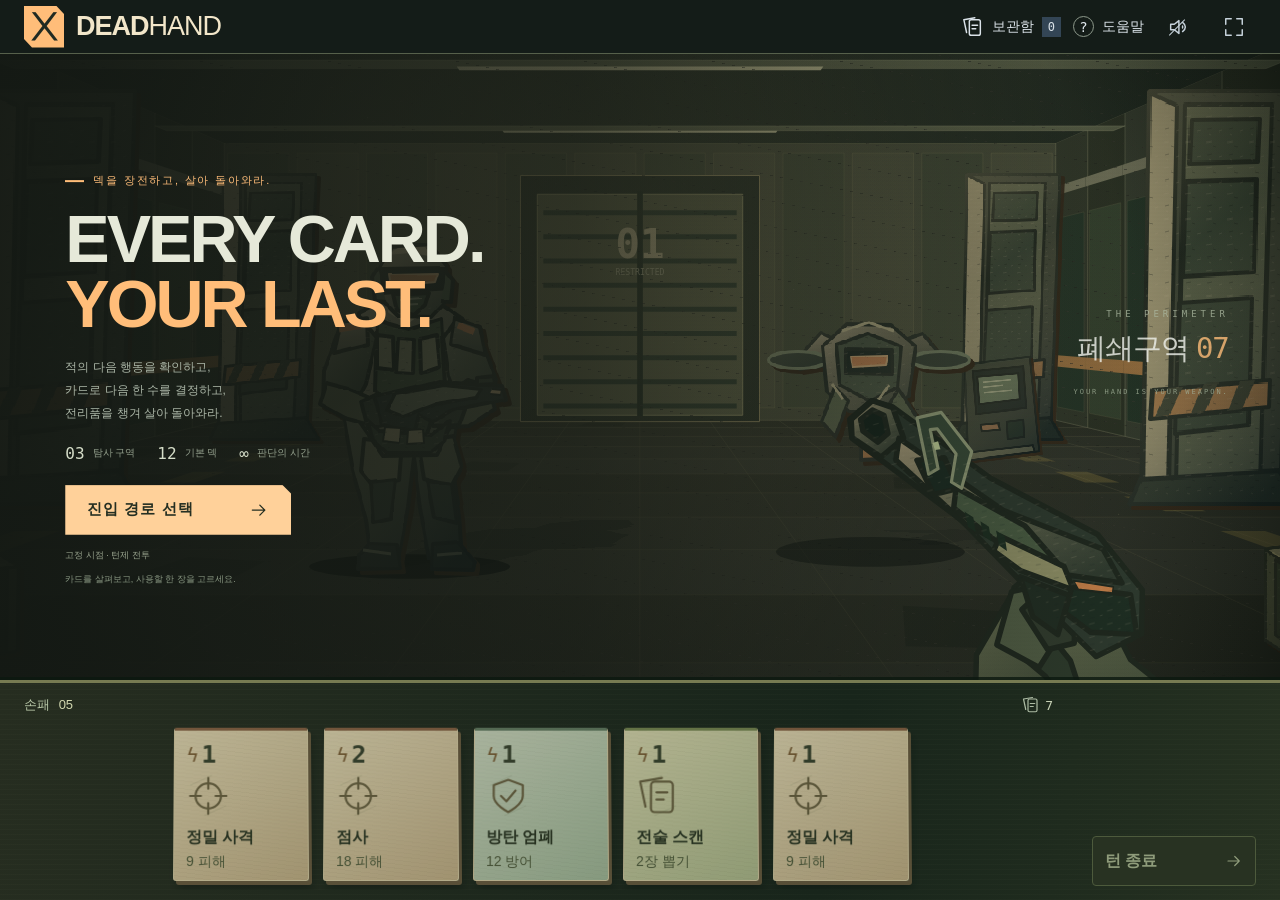
==== commit 6c49e985: "Reveal details on demand and strengthen the plate diorama" ====
--- a/index.html
+++ b/index.html
@@ -7,8 +7,9 @@
   <meta name="theme-color" content="#151815">
   <title>DEAD HAND — 카드 익스트랙션</title>
   <link rel="icon" href="data:image/svg+xml,%3Csvg xmlns='http://www.w3.org/2000/svg' viewBox='0 0 40 40'%3E%3Crect width='40' height='40' rx='5' fill='%23fb8149'/%3E%3Cpath d='m11 8 18 24M29 8 11 32' stroke='%23101713' stroke-width='3'/%3E%3C/svg%3E">
-  <link rel="stylesheet" href="style.css?v=3">
-  <link rel="stylesheet" href="battle.css?v=3">
+  <link rel="stylesheet" href="style.css?v=4">
+  <link rel="stylesheet" href="battle.css?v=4">
+  <link rel="stylesheet" href="context.css?v=4">
   <link rel="preload" as="image" href="assets/field-plates.svg">
 </head>
 <body>
@@ -27,10 +28,10 @@
   <div id="app">
     <header class="topbar">
       <a class="brand" href="./" aria-label="데드 핸드 시작 화면"><span class="brand-mark">Ⅹ</span><span>DEAD<span class="brand-light">HAND</span><small>TACTICAL CARD EXTRACTION</small></span></a>
-      <div class="header-divider"></div><span class="build-label">PLAYABLE PROTOTYPE <span>03.00</span></span>
+      <div class="header-divider"></div><span class="build-label">PLAYABLE PROTOTYPE <span>04.00</span></span>
       <nav class="top-actions" aria-label="게임 메뉴">
-        <button id="collection-btn" class="nav-btn" aria-label="카드 보관함" title="카드 보관함"><svg><use href="#i-cards"/></svg><span>카드 보관함</span><span id="collection-count" class="tiny-badge">0</span></button>
-        <button id="help-btn" class="nav-btn" aria-label="플레이 가이드" title="플레이 가이드"><span class="help-symbol">?</span><span>플레이 가이드</span></button>
+        <button id="collection-btn" class="nav-btn" aria-label="카드 보관함" title="카드 보관함"><svg><use href="#i-cards"/></svg><span>보관함</span><span id="collection-count" class="tiny-badge">0</span></button>
+        <button id="help-btn" class="nav-btn" aria-label="플레이 가이드" title="플레이 가이드"><span class="help-symbol">?</span><span>도움말</span></button>
         <span class="action-divider"></span>
         <button id="sound-btn" class="icon-btn" aria-label="사운드 켜기" title="사운드 켜기" aria-pressed="false"><svg><use href="#i-volume"/></svg><span class="mute-slash"></span></button>
         <button id="fullscreen-btn" class="icon-btn" aria-label="전체 화면" title="전체 화면"><svg><use href="#i-expand"/></svg></button>
@@ -50,8 +51,15 @@
           <h2 id="zone-name">외곽 경계</h2>
           <div class="field-stats"><span>남은 적 <b id="enemy-count">02</b></span><span>미확정 전리품 <b><span id="loot-value">0</span> CR</b></span></div>
         </aside>
-        <div class="enemy-intent hidden" id="enemy-intent"><span class="enemy-indicator"></span><div><small>턴 종료 시 적 공격</small><strong id="intent-text">예고 피해 6</strong><span id="incoming-health" class="incoming-health">예상 체력 감소 6</span></div></div>
+        <div class="enemy-intent hidden" id="enemy-intent" role="button" tabindex="0" aria-label="턴 종료 시 예상 피해 상세 보기"><span class="enemy-indicator"></span><div><small>턴 종료 시 적 공격</small><strong id="intent-text">6</strong><span id="incoming-health" class="incoming-health">예상 체력 감소 6</span></div></div>
         <div id="phase-banner" class="phase-banner hidden"><span class="phase-dot"></span><b id="phase-label">당신의 턴</b><span id="phase-description">시간 제한 없음 · 카드와 대상을 선택하세요</span></div>
+        <div class="player-status">
+          <div class="operator"><span class="operator-avatar">⦿</span><div><strong>내 상태 <span>01</span></strong><small id="player-state">출정 대기 중</small></div></div>
+          <div class="health-label" role="button" tabindex="0" data-inspect="health" aria-label="내 체력 상세 보기"><span class="health-icon" aria-hidden="true">♥</span><strong><span id="hp-value">80</span><em> / 80</em></strong></div>
+          <div class="health-track"><div id="hp-bar"></div></div>
+          <div class="shield-label" role="button" tabindex="0" data-inspect="shield" aria-label="내 방어 상세 보기"><svg><use href="#i-shield"/></svg> 방어 <strong id="shield-value">0</strong><span>이번 턴</span></div>
+          <div class="energy-label" role="button" tabindex="0" data-inspect="energy" aria-label="내 에너지 상세 보기"><svg><use href="#i-bolt"/></svg><span>에너지</span><div id="energy-pips"><i></i><i></i><i></i></div><b id="energy-value">3/3</b></div>
+        </div>
         <div id="scene-message" class="scene-message" role="status" aria-live="polite"></div>
       </section>
 
@@ -65,7 +73,7 @@
           <p class="briefing-copy">적의 다음 행동을 확인하고,<br>카드로 다음 한 수를 결정하고,<br>전리품을 챙겨 살아 돌아와라.</p>
           <div class="briefing-facts"><span><b>03</b> 탐사 구역</span><span><b>12</b> 기본 덱</span><span><b>∞</b> 판단의 시간</span></div>
           <button id="deploy-btn" class="primary-btn deploy">진입 경로 선택 <svg><use href="#i-arrow"/></svg></button>
-          <div class="briefing-note">고정 시점 · 턴제 전투 <span class="note-break">대상과 카드를 고른 뒤 사용 버튼으로 확정하세요.</span></div>
+          <div class="briefing-note">고정 시점 · 턴제 전투 <span class="note-break">카드를 살펴보고, 사용할 한 장을 고르세요.</span></div>
         </div>
         <div class="sector-stamp" id="sector-stamp"><span>THE PERIMETER</span><strong>폐쇄구역 <em>07</em></strong><small>YOUR HAND IS YOUR WEAPON.</small></div>
         <div id="enemy-targets" class="enemy-targets hidden" role="group" aria-label="전투 대상 선택"></div>
@@ -74,14 +82,8 @@
       </section>
 
       <section class="deck-zone" aria-label="카드 전투 조작">
-        <div class="player-status">
-          <div class="operator"><span class="operator-avatar">⦿</span><div><strong>내 상태 <span>01</span></strong><small id="player-state">출정 대기 중</small></div></div>
-          <div class="health-label"><span>체력</span><strong><span id="hp-value">80</span><em> / 80</em></strong></div>
-          <div class="health-track"><div id="hp-bar"></div></div>
-          <div class="shield-label"><svg><use href="#i-shield"/></svg> 방어 <strong id="shield-value">0</strong><span>이번 턴</span></div>
-          <div class="energy-label"><svg><use href="#i-bolt"/></svg><span>에너지</span><div id="energy-pips"><i></i><i></i><i></i></div><b id="energy-value">3/3</b></div>
-        </div>
-        <div class="hand-area"><div class="hand-heading"><span>내 손패 <b id="hand-count">05</b></span><span id="hand-hint">카드 선택 → 효과 확인 → 사용</span><button id="deck-inspect-btn" class="deck-inspect" aria-label="뽑기 더미와 버린 카드 보기">덱 <b id="draw-count">7</b><span> / </span>버림 <b id="discard-count">0</b></button></div><div id="hand" class="hand"></div></div>
+
+        <div class="hand-area"><div class="hand-heading"><span>손패 <b id="hand-count">05</b></span><span id="hand-hint">카드를 선택하세요</span><button id="deck-inspect-btn" class="deck-inspect" aria-label="뽑기 더미와 버린 카드 보기"><svg aria-hidden="true"><use href="#i-cards"/></svg><b id="draw-count">7</b><span class="discard-summary"> / <b id="discard-count">0</b></span></button></div><div id="hand" class="hand"></div></div>
         <div class="turn-controls">
           <div class="turn-label">행동 선택 <strong>턴 <span id="turn-number">01</span></strong></div>
           <div class="action-preview" aria-live="polite"><span class="preview-heading">선택한 대상</span><b id="preview-target">대상을 선택하세요</b><p id="action-preview">카드를 선택하면 효과를 확인할 수 있습니다.</p><small id="preview-cost">에너지 3 / 3</small></div>
@@ -95,9 +97,13 @@
       </section>
     </main>
     <footer><span><i></i> ALL SYSTEMS OPERATIONAL</span><span class="footer-controls"><b>1–8</b> 카드 <b>← →</b> 대상 <b>F / ENTER</b> 카드 사용 <b>SPACE</b> 턴 종료</span><span>EXTRACT. OR LOSE IT ALL. <b>↗</b></span></footer>
+  <aside id="inspect-details" class="inspect-details hidden" role="dialog" aria-modal="false" aria-labelledby="inspect-title">
+    <button data-inspect-close aria-label="상세 정보 닫기">×</button><small data-inspect-kicker>상세 정보</small><h3 id="inspect-title"></h3><p data-inspect-desc></p><div data-inspect-rows></div><small data-inspect-note></small>
+  </aside>
   <div id="modal-backdrop" class="modal-backdrop hidden"><section id="modal" class="modal" role="dialog" aria-modal="true" aria-labelledby="modal-title" tabindex="-1"></section></div>
   </div>
-  <script src="scene.js?v=3"></script>
-  <script src="game.js?v=3"></script>
+  <script src="scene.js?v=4"></script>
+  <script src="inspect.js?v=4"></script>
+  <script src="game.js?v=4"></script>
 </body>
 </html>
--- a/context.css
+++ b/context.css
@@ -0,0 +1,282 @@
+/* Progressive disclosure: a quiet battlefield, short card faces, one shared inspector. */
+:root { --card-width:clamp(136px,9vw,210px); --card-height:clamp(156px,17dvh,226px); --deck-height:calc(var(--card-height) + 64px); }
+.topbar { height:54px; flex-basis:54px; background:#141c18; border-color:#56604b; }
+.brand { font-size:27px; }
+.brand small,.build-label,.header-divider,.action-divider { display:none; }
+.top-actions { gap:12px; }
+.nav-btn { font-size:14px; }
+.operation-bar,footer { display:none; }
+main { display:flex; flex-direction:column; }
+.combat-hud { display:flex; align-items:center; gap:24px; flex:0 0 50px; height:50px; min-height:0; padding:3px 24px; background:#182019; border:0; border-bottom:1px solid #657052; }
+.mission-panel { display:flex; align-items:center; gap:18px; flex-shrink:0; }
+.panel-kicker,.field-stats > span:first-child { display:none; }
+.mission-panel h2 { margin:0; font-size:15px; line-height:1; font-weight:500; color:#e2e5d1; }
+.field-stats { display:flex; margin:0; }
+.field-stats > span { font-size:0; }
+.field-stats > span:before { content:'⌑'; font-size:20px; color:#b2c18e; }
+.field-stats b { font-size:16px; color:#d6d8ad; }
+.phase-banner { flex-shrink:0; display:flex; align-items:center; justify-content:flex-start; flex-wrap:nowrap; gap:7px; text-align:left; }
+.phase-banner b { font-size:16px; font-weight:500; color:#d5e4b7; }
+.phase-dot { width:5px; height:5px; }
+.phase-banner > span:last-child { display:none; }
+.enemy-intent { display:flex; align-items:center; justify-content:center; flex-shrink:0; margin:0; padding:5px 10px; min-height:36px; border:1px solid #ab765255; border-radius:22px; background:#3f3022; cursor:help; }
+.enemy-intent:before { content:'↘'; font-size:18px; color:#e9c08a; margin-right:6px; }
+.enemy-intent strong { font:700 18px var(--mono); color:#ffe0b3; }
+.enemy-intent small,.enemy-intent .incoming-health { display:none; }
+.player-status { display:flex; align-items:center; justify-content:flex-end; flex-direction:row; gap:22px; padding:0; margin-left:auto; min-width:0; height:44px; border:0; background:none; }
+.operator,.health-track { display:none; }
+.health-label,.shield-label,.energy-label { display:flex; align-items:center; justify-content:flex-start; gap:6px; margin:0; padding:4px; min-height:36px; border:0; background:none; cursor:help; white-space:nowrap; }
+.health-label { font-size:0; }
+.health-icon { font-size:22px; color:#d6ae99; }
+.health-label strong { font:600 25px var(--mono); color:#f1e7cd; }
+.health-label em { display:none; }
+.shield-label { font-size:0; }
+.shield-label svg { width:20px; height:20px; color:#a4c6c1; }
+.shield-label strong { font:600 23px var(--mono); margin:0; }
+.shield-label > span,.shield-label.zero { display:none; }
+.energy-label { font-size:0; }
+.energy-label > svg { width:21px; height:21px; color:#efbd70; }
+.energy-label > b { font:700 25px var(--mono); color:#efc889; margin:0; }
+.energy-label > span,#energy-pips { display:none; }
+.viewport { border:0; }
+.scene-grain { opacity:.018; }
+.enemy-caption { display:flex; flex-direction:column; gap:5px; width:88px; padding:0; border:0; background:none; box-shadow:none; pointer-events:auto; bottom:calc(100% + 8px); }
+.targeted .enemy-caption { border:0; box-shadow:none; }
+.enemy-hp { height:4px; width:100%; border:1px solid #151f16; background:#1b2418dd; box-shadow:0 1px 2px #0008; }
+.enemy-hp i { background:#d5b17c; }
+.enemy-mini { display:flex; justify-content:space-between; align-items:center; gap:5px; }
+.enemy-mini > b { color:#f4ebd4; font:600 16px var(--mono); text-shadow:0 1px 4px #080e08; }
+.intent-pill { display:flex; align-items:center; justify-content:center; gap:3px; padding:3px 5px; min-width:29px; border:1px solid #cfb07a55; border-radius:3px; font-size:13px; background:#3c3523e8; color:#eee4bf; line-height:1; }
+.intent-pill i { margin:0; font-size:15px; font-style:normal; }
+.intent-pill b { font:600 14px var(--mono); }
+.intent-pill.attack { background:#593324dd; color:#ffd7b3; border-color:#b17a4b66; }
+.intent-pill.guard { background:#2d4440dd; color:#d0e9db; border-color:#93b5a066; }
+.intent-pill.charge { background:#4a4328dd; color:#f3dfa1; border-color:#c7b17866; }
+.intent-pill.charge b { font:500 12px var(--sans); }
+.target-corners { background:linear-gradient(#e5bc77,#e5bc77) left bottom/13px 2px no-repeat,linear-gradient(#e5bc77,#e5bc77) left bottom/2px 13px no-repeat,linear-gradient(#e5bc77,#e5bc77) right bottom/13px 2px no-repeat,linear-gradient(#e5bc77,#e5bc77) right bottom/2px 13px no-repeat; }
+.targeted .target-corners { opacity:.65; }
+.enemy-target:hover:not(:disabled) .enemy-hp { border-color:#e3c991; }
+.enemy-target:focus-visible { outline:2px solid #ebcd95; outline-offset:4px; }
+.deck-zone { display:grid; grid-template-columns:minmax(0,1fr) 176px; grid-template-rows:minmax(0,1fr); gap:22px; padding:10px 24px; flex:0 0 var(--deck-height); height:var(--deck-height); border-top:3px solid #777b52; background:repeating-linear-gradient(0deg,#ccd0a005 0 1px,transparent 1px 5px),linear-gradient(100deg,#262d20,#18251b 65%,#263121); box-shadow:0 -3px 0 #0c180fcc; }
+.hand-area { grid-column:1; grid-row:1; display:flex; flex-direction:column; min-height:0; }
+.hand-heading { flex:0 0 24px; height:24px; font-size:13px; color:#b9c8a8; }
+.hand-heading > span:first-child { font-size:13px; font-weight:400; }
+.hand-heading b { color:#d3d9b0; font-size:13px; }
+#hand-hint { display:none; }
+.deck-inspect { display:flex; align-items:center; gap:5px; padding:0 5px; min-height:24px; background:none; border:0; color:#adbca4; font-size:13px; }
+.deck-inspect svg { width:18px; height:18px; }
+.deck-inspect b { margin:0; font:400 13px var(--mono); color:#c8d2b6; }
+.discard-summary { display:none; }
+.hand { justify-content:center; align-items:flex-start; gap:14px; padding:8px 4px 5px; }
+.hand .card { width:var(--card-width); flex:0 0 var(--card-width); min-width:var(--card-width); height:var(--card-height); padding:10px 12px; border:1px solid #e1d3aa; border-top:3px solid #8a6243; border-radius:3px; background:repeating-linear-gradient(7deg,#5e53310b 0 1px,transparent 1px 4px),linear-gradient(145deg,#ecdfb9,#c9b489); transform:perspective(700px) rotateX(4deg); transform-origin:center bottom; box-shadow:3px 4px 0 #6b5b3f,4px 9px 10px #07100a77; }
+.hand .card.defense { background:repeating-linear-gradient(7deg,#46573a09 0 1px,transparent 1px 4px),linear-gradient(145deg,#d3dec4,#a7bd9d); border-top-color:#647d63; }
+.hand .card.utility { background:repeating-linear-gradient(7deg,#5a5d340b 0 1px,transparent 1px 4px),linear-gradient(145deg,#e2dfb5,#b4bf90); border-top-color:#7a8952; }
+.hand .card.selected,.hand .card:hover:not(:disabled),.touch-device .hand .card.selected { transform:perspective(700px) translateY(-5px) rotateX(0); border-color:#f4ca7b; box-shadow:0 0 0 2px #e7c17f,3px 6px 0 #74603e,0 10px 20px #06100799; }
+.hand .card.selected { background:linear-gradient(145deg,#f9e8b7,#ddc48c); }
+.hand .card-top { min-height:28px; }
+.hand .card-cost { flex-direction:row; width:auto; height:auto; min-width:28px; padding:0; border:0; background:none; gap:3px; }
+.hand .card-cost:before { content:'ϟ'; font-size:20px; color:#7c5c31; }
+.hand .card-cost small { display:none; }
+.hand .card-cost b { margin:0; font:700 25px var(--mono); color:#37412c; }
+.hand .card-type { display:none; }
+.hand .card-art { display:flex; flex:1; min-height:28px; height:auto; margin:2px 0 7px; }
+.hand .card-art svg { width:44px; height:44px; color:#6c6240; stroke-width:1.2; }
+.hand .card-art:before { inset:8px 10px; border-color:#57633b22; }
+.hand .card-name { font-size:clamp(16px,1vw,21px); line-height:1.2; margin:0 0 7px; color:#293421; }
+.hand .card-brief { display:block; color:#515d3c; font-size:clamp(14px,.85vw,18px); line-height:1.2; }
+.hand .card-desc,.hand .card-bottom { display:none; }
+.card-brief { display:none; }
+.turn-controls { grid-column:2; grid-row:1; justify-content:flex-end; gap:9px; border:0; padding:0 0 4px 12px; background:none; }
+.turn-label,.action-preview { display:none; }
+.battle-actions { position:static; display:block; width:100%; min-height:58px; }
+.fire-action { min-height:56px; height:auto; padding:7px 10px; border:1px solid #e4ba7b; background:#d7b278; color:#273123; box-shadow:0 3px 0 #6b5234; visibility:hidden; opacity:0; transition:opacity .12s; }
+.has-selection .fire-action { visibility:visible; opacity:1; }
+.fire-action > svg { display:none; }
+.fire-action > span { display:flex; }
+.fire-action strong { font-size:14px; }
+.fire-action small { font-size:12px; color:#545638; }
+.fire-action > b { font-size:17px; }
+.fire-action:disabled { color:#bdc5a4; border-color:#77825b; background:#39432b; }
+.end-turn-btn { height:50px; min-height:50px; padding:9px 12px; background:#34442b; border:1px solid #91a271; box-shadow:0 3px 0 #152214; color:#e4ebd1; font-size:16px; }
+.end-turn-btn small { display:none; }
+.end-turn-btn:hover:not(:disabled) { background:#4c5e39; }
+.end-turn-btn svg { width:18px; height:18px; }
+.end-turn-btn:disabled { background:#283222; border-color:#4d5a3c; color:#8f9c7b; }
+#extract-menu-btn { min-height:50px; font-size:14px; }
+.combat-hud .scene-message { position:absolute; left:50%; top:calc(100% + 8px); bottom:auto; width:max-content; max-width:90%; grid-area:auto; transform:translateX(-50%); padding:8px 13px; color:#e6e6c4; border:1px solid #87936477; border-radius:3px; background:#1c291bf0; box-shadow:0 3px 12px #0005; font-size:14px; line-height:1.4; text-align:center; white-space:normal; pointer-events:none; opacity:0; z-index:9; }
+.combat-hud .scene-message.visible { opacity:1; }
+.combat-hud .scene-message:before { display:none; }
+/* A single contextual panel replaces the duplicated permanent explanations. */
+.inspect-details { position:fixed; z-index:18; width:clamp(290px,24vw,390px); max-width:calc(100vw - 20px); max-height:calc(100dvh - 24px); overflow:auto; padding:18px 20px; background:linear-gradient(145deg,#293525,#18251c); border:1px solid #b0b887; border-radius:4px; box-shadow:4px 5px 0 #0d180dc9,0 14px 40px #0007; color:#e9ead7; overscroll-behavior:contain; animation:inspect-in .12s ease-out; }
+.inspect-details [data-inspect-close] { position:absolute; top:1px; right:1px; width:44px; height:44px; padding:0; background:none; color:#ccd3b4; font-size:25px; }
+.inspect-details [data-inspect-kicker] { display:block; margin-right:22px; color:#c2cda7; font-size:clamp(12px,.8vw,16px); letter-spacing:.5px; }
+.inspect-details h3 { color:#f4ddb1; font-size:clamp(20px,1.4vw,28px); margin:7px 22px 10px 0; line-height:1.25; }
+.inspect-details [data-inspect-desc] { font-size:clamp(14px,.9vw,19px); line-height:1.65; color:#dde2c9; margin:0 0 12px; word-break:keep-all; }
+.inspect-details [data-inspect-rows] { display:grid; gap:9px; }
+.inspect-details [data-inspect-rows] > div { display:flex; justify-content:space-between; gap:16px; padding-top:8px; border-top:1px solid #79875a55; align-items:baseline; }
+.inspect-details [data-inspect-rows] span { color:#aebd9a; font-size:clamp(12px,.8vw,16px); white-space:nowrap; }
+.inspect-details [data-inspect-rows] b { color:#f5e6c0; font-size:clamp(14px,.95vw,20px); font-weight:600; line-height:1.4; text-align:right; word-break:keep-all; }
+.inspect-details [data-inspect-note] { display:block; margin-top:11px; color:#a7b894; font-size:clamp(12px,.8vw,16px); line-height:1.5; }
+.inspect-details [data-inspect-note]:empty,.inspect-details [data-inspect-desc]:empty,.inspect-details [data-inspect-rows]:empty { display:none; }
+@keyframes inspect-in { from { opacity:0; translate:0 4px; } to { opacity:1; translate:0 0; } }
+@media(min-width:1800px) and (min-height:900px) {
+  .topbar { flex-basis:60px; height:60px; padding-inline:28px; }
+  .combat-hud { flex-basis:54px; height:54px; padding-inline:28px; }
+  .mission-panel h2,.field-stats b,.phase-banner b { font-size:17px; }
+  .player-status { gap:25px; }
+  .health-label strong,.energy-label > b { font-size:28px; }
+  .enemy-mini > b { font-size:18px; }
+  .intent-pill b { font-size:16px; }
+  .deck-zone { padding:11px 28px; gap:24px; grid-template-columns:minmax(0,1fr) 194px; }
+  .hand-heading { flex-basis:24px; font-size:14px; }
+  .hand { gap:18px; }
+  .hand .card-cost b { font-size:28px; }
+  .hand .card-art svg { width:52px; height:52px; }
+  .fire-action strong { font-size:16px; }
+}
+@media(max-width:1250px) {
+  .deck-zone { grid-template-columns:minmax(0,1fr) 154px; padding-inline:18px; gap:15px; }
+  .hand { justify-content:flex-start; }
+  .mission-panel { gap:12px; }
+  .combat-hud { gap:18px; padding-inline:18px; }
+}
+@media(max-width:800px) {
+  :root { --card-width:120px; --card-height:148px; --deck-height:208px; }
+  .topbar { height:48px; flex-basis:48px; }
+  .brand { font-size:22px; }
+  .combat-hud { display:flex; height:46px; flex-basis:46px; padding:2px 10px; gap:12px; border-bottom-width:1px; }
+  .mission-panel { display:none!important; }
+  .phase-banner { display:flex; flex-wrap:nowrap; }
+  .phase-banner b { font-size:15px; }
+  .phase-banner > span:last-child { display:none; }
+  .enemy-intent { padding:4px 7px; min-height:32px; margin:0; }
+  .enemy-intent strong { font-size:16px; }
+  .enemy-intent:before { font-size:16px; margin-right:4px; }
+  .player-status { display:flex; flex-direction:row; gap:9px; margin-left:auto; height:40px; padding:0; border:0; }
+  .health-label,.energy-label,.shield-label { min-height:36px; padding:2px; gap:4px; }
+  .health-label strong,.energy-label > b { font-size:24px; }
+  .health-icon { font-size:21px; }
+  .shield-label strong { font-size:21px; }
+  .enemy-caption { width:76px; padding:0; gap:4px; }
+  .enemy-mini > b { font-size:16px; }
+  .intent-pill { padding:3px 4px; font-size:13px; }
+  .intent-pill b { font-size:14px; }
+  .intent-pill i { display:inline; font-size:14px; }
+  .deck-zone { display:grid; grid-template-columns:minmax(0,1fr) 91px; grid-template-rows:minmax(0,1fr); padding:7px 10px; gap:9px; height:var(--deck-height); flex-basis:var(--deck-height); border-top-width:3px; }
+  .hand-area { grid-column:1; grid-row:1; }
+  .hand-heading { flex:0 0 27px; height:27px; gap:5px; }
+  .hand-heading > span:first-child { font-size:12px; }
+  .hand-heading b { font-size:12px; }
+  .deck-inspect { min-height:27px; font-size:12px; padding:0 3px; gap:3px; }
+  .deck-inspect b { font-size:12px; }
+  .hand { gap:10px; padding:6px 3px 5px; justify-content:flex-start; }
+  .hand .card { flex:0 0 var(--card-width); min-width:var(--card-width); height:var(--card-height); padding:7px 9px; transform:none; }
+  .hand .card-top { min-height:26px; }
+  .hand .card-cost { height:auto; min-width:0; padding:0; position:static; border:0; }
+  .hand .card-cost b { font-size:25px; }
+  .hand .card-cost:before { font-size:18px; }
+  .hand .card-art { display:flex; flex:1; min-height:25px; height:auto; margin:0 0 5px; }
+  .hand .card-art svg { width:34px; height:34px; }
+  .hand .card-name { display:block; min-height:0; font-size:15px; margin:0 0 5px; }
+  .hand .card-brief { font-size:14px; }
+  .turn-controls { grid-column:2; grid-row:1; display:flex; justify-content:flex-end; gap:8px; border:0; padding:0 0 5px 4px; }
+  .turn-label,.action-preview { display:none; }
+  .battle-actions { width:100%; min-height:48px; }
+  .fire-action { min-height:46px; padding:6px; justify-content:center; }
+  .fire-action > b { font-size:16px; margin:0; }
+  .fire-action > span { display:none; }
+  .end-turn-btn { height:46px; min-height:46px; padding:7px 6px; font-size:14px; justify-content:center; }
+  .end-turn-btn svg,.end-turn-btn small { display:none; }
+  .end-turn-btn > span { display:block; }
+  .combat-hud .scene-message { font-size:12px; padding:7px 10px; }
+  .inspect-details { width:300px; padding:16px; max-height:calc(100dvh - 20px); }
+  .inspect-details h3 { font-size:22px; }
+  .inspect-details [data-inspect-desc],.inspect-details [data-inspect-rows] b { font-size:15px; }
+  .inspect-details [data-inspect-kicker],.inspect-details [data-inspect-rows] span,.inspect-details [data-inspect-note] { font-size:12px; }
+}
+@media(max-width:560px) and (max-height:700px) and (orientation:portrait) {
+  :root { --card-width:112px; --card-height:132px; --deck-height:192px; }
+  .topbar { height:44px; flex-basis:44px; }
+  .combat-hud { height:44px; flex-basis:44px; gap:9px; }
+  .phase-banner b { font-size:14px; }
+  .player-status { gap:7px; }
+  .health-label strong,.energy-label > b { font-size:23px; }
+  .hand-heading { flex-basis:25px; height:25px; }
+  .hand .card-art { min-height:20px; }
+  .hand .card-art svg { width:28px; height:28px; }
+  .hand .card-name { font-size:14px; }
+  .hand .card-brief { font-size:14px; }
+  .enemy-caption { width:66px; }
+}
+@media(orientation:landscape) and (max-height:600px) and (max-width:1200px) {
+  .topbar { flex-basis:40px; height:40px; }
+  main { display:grid; grid-template-columns:minmax(0,1fr) 260px; grid-template-rows:44px minmax(0,1fr); }
+  .combat-hud { grid-column:1/-1; grid-row:1; height:44px; flex-basis:44px; display:flex; padding:2px 12px; }
+  .mission-panel { display:flex!important; flex-direction:row; align-items:center; }
+  .mission-panel h2 { font-size:14px; }
+  .field-stats { display:none; }
+  .phase-banner b { font-size:15px; }
+  .phase-banner > span:last-child { display:none; }
+  .enemy-intent { min-height:30px; }
+  .enemy-intent strong { font-size:16px; }
+  .player-status { height:38px; display:flex; flex-direction:row; border:0; }
+  .viewport { grid-column:1; grid-row:2; min-width:0; min-height:0; }
+  .deck-zone { grid-column:2; grid-row:2; display:grid; grid-template-columns:minmax(0,1fr); grid-template-rows:minmax(0,1fr) 48px; padding:7px 9px; gap:5px; height:auto; min-height:0; border:0; border-left:3px solid #777b52; box-shadow:none; }
+  .hand-area { grid-column:1; grid-row:1; }
+  .hand-heading { flex-basis:28px; height:28px; }
+  .deck-inspect { min-height:28px; }
+  .hand { padding:7px 3px 4px; }
+  .hand .card { flex-basis:118px; min-width:118px; height:calc(100% - 5px); max-height:192px; padding:7px 9px; }
+  .hand .card-cost { position:static; width:auto; height:auto; }
+  .hand .card-cost b { font-size:24px; }
+  .hand .card-art { display:flex; min-height:22px; }
+  .hand .card-art svg { width:34px; height:34px; }
+  .hand .card-name { display:block; min-height:0; margin:0 0 5px; font-size:15px; }
+  .hand .card-brief { font-size:14px; }
+  .turn-controls { grid-column:1; grid-row:2; display:grid; grid-template-columns:1fr 1fr; align-items:stretch; padding:0; gap:7px; }
+  .battle-actions { width:auto; min-height:46px; }
+  .fire-action,.end-turn-btn { min-height:46px; height:46px; padding:7px; justify-content:center; }
+  .fire-action > span,.fire-action > svg { display:none; }
+  .fire-action > b { margin:0; font-size:16px; }
+  .end-turn-btn { font-size:15px; }
+  .enemy-caption { width:72px; padding:0; }
+  .enemy-mini > b { font-size:16px; }
+  .intent-pill i { display:inline; }
+  .inspect-details { width:290px; max-height:calc(100dvh - 20px); }
+  body[data-mode="briefing"] main { grid-template-rows:0 minmax(0,1fr); }
+}
+@media(orientation:landscape) and (max-height:360px) and (max-width:1200px) {
+  .topbar { height:36px; flex-basis:36px; }
+  .enemy-caption { width:64px; }
+  .mission-panel { display:none!important; }
+  .hand .card-art svg { width:28px; height:28px; }
+}
+@media(prefers-reduced-motion:reduce) {
+  .inspect-details { animation:none; }
+  .hand .card,.hand .card.selected,.touch-device .hand .card.selected { transform:none!important; transition:none; }
+}
+.enemy-intent.safe { background:#2a3521; border-color:#7d916055; }
+.enemy-intent.safe:before,.enemy-intent.safe strong { color:#c5d5a4; }
+.hand .card.unavailable { filter:saturate(.5); }
+.hand .card.unavailable .card-cost b { color:#9b4e36; }
+.hand .card.unavailable.selected { filter:none; }
+@media(max-width:350px) {
+  .brand { font-size:18px; gap:6px; }
+  .brand-mark { width:25px; height:28px; font-size:26px; }
+  .topbar { gap:6px; }
+  .top-actions { gap:2px; }
+}
+@media(max-width:350px) {
+  .combat-hud { gap:6px; }
+  .player-status { gap:4px; }
+  .enemy-intent { padding-inline:6px; }
+}
+.inspect-details[data-kind="card"][data-source="selection"] { padding:12px 14px; border-color:#d0b982; background:linear-gradient(145deg,#303d28,#1d2b1e); }
+.inspect-details[data-kind="card"][data-source="selection"] h3 { margin-block:5px 7px; }
+.inspect-details[data-kind="card"][data-source="selection"] [data-inspect-desc] { margin-bottom:8px; line-height:1.4; color:#f6e6bd; }
+.inspect-details[data-kind="card"][data-source="selection"] [data-inspect-rows] > div { padding-top:6px; }
+.inspect-details[data-kind="card"][data-source="selection"] [data-inspect-note] { margin-top:8px; }
+@media(max-width:800px) {
+  .inspect-details[data-kind="card"][data-source="selection"] { padding:10px 12px; }
+  .inspect-details[data-kind="card"][data-source="selection"] h3 { font-size:20px; }
+}
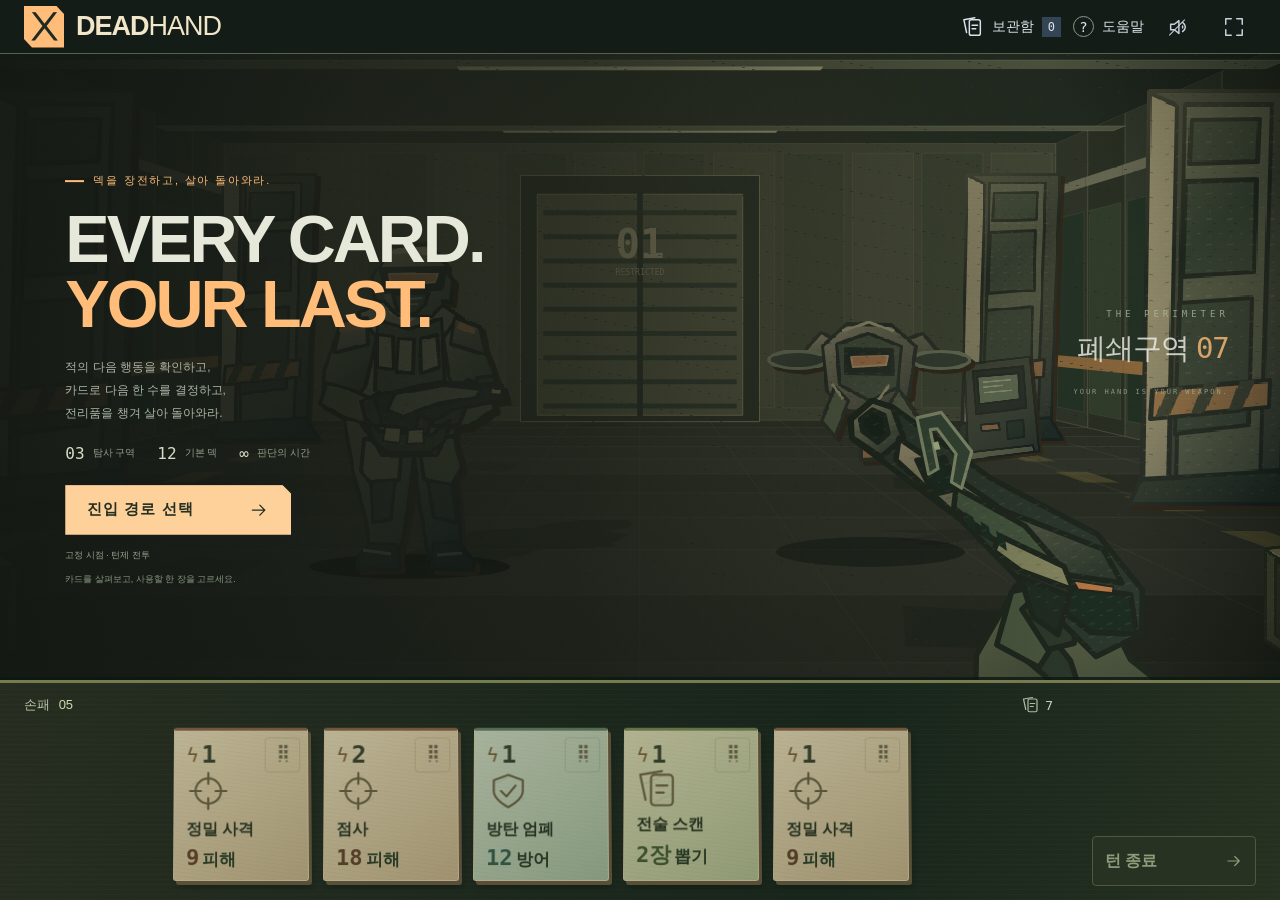
==== commit 58ae1cfc: "Add combat HUDs and release-to-play card dragging" ====
--- a/index.html
+++ b/index.html
@@ -7,9 +7,9 @@
   <meta name="theme-color" content="#151815">
   <title>DEAD HAND — 카드 익스트랙션</title>
   <link rel="icon" href="data:image/svg+xml,%3Csvg xmlns='http://www.w3.org/2000/svg' viewBox='0 0 40 40'%3E%3Crect width='40' height='40' rx='5' fill='%23fb8149'/%3E%3Cpath d='m11 8 18 24M29 8 11 32' stroke='%23101713' stroke-width='3'/%3E%3C/svg%3E">
-  <link rel="stylesheet" href="style.css?v=4">
-  <link rel="stylesheet" href="battle.css?v=4">
-  <link rel="stylesheet" href="context.css?v=4">
+  <link rel="stylesheet" href="style.css?v=5">
+  <link rel="stylesheet" href="battle.css?v=5">
+  <link rel="stylesheet" href="context.css?v=5">
   <link rel="preload" as="image" href="assets/field-plates.svg">
 </head>
 <body>
@@ -28,7 +28,7 @@
   <div id="app">
     <header class="topbar">
       <a class="brand" href="./" aria-label="데드 핸드 시작 화면"><span class="brand-mark">Ⅹ</span><span>DEAD<span class="brand-light">HAND</span><small>TACTICAL CARD EXTRACTION</small></span></a>
-      <div class="header-divider"></div><span class="build-label">PLAYABLE PROTOTYPE <span>04.00</span></span>
+      <div class="header-divider"></div><span class="build-label">PLAYABLE PROTOTYPE <span>05.00</span></span>
       <nav class="top-actions" aria-label="게임 메뉴">
         <button id="collection-btn" class="nav-btn" aria-label="카드 보관함" title="카드 보관함"><svg><use href="#i-cards"/></svg><span>보관함</span><span id="collection-count" class="tiny-badge">0</span></button>
         <button id="help-btn" class="nav-btn" aria-label="플레이 가이드" title="플레이 가이드"><span class="help-symbol">?</span><span>도움말</span></button>
@@ -55,10 +55,13 @@
         <div id="phase-banner" class="phase-banner hidden"><span class="phase-dot"></span><b id="phase-label">당신의 턴</b><span id="phase-description">시간 제한 없음 · 카드와 대상을 선택하세요</span></div>
         <div class="player-status">
           <div class="operator"><span class="operator-avatar">⦿</span><div><strong>내 상태 <span>01</span></strong><small id="player-state">출정 대기 중</small></div></div>
-          <div class="health-label" role="button" tabindex="0" data-inspect="health" aria-label="내 체력 상세 보기"><span class="health-icon" aria-hidden="true">♥</span><strong><span id="hp-value">80</span><em> / 80</em></strong></div>
-          <div class="health-track"><div id="hp-bar"></div></div>
-          <div class="shield-label" role="button" tabindex="0" data-inspect="shield" aria-label="내 방어 상세 보기"><svg><use href="#i-shield"/></svg> 방어 <strong id="shield-value">0</strong><span>이번 턴</span></div>
-          <div class="energy-label" role="button" tabindex="0" data-inspect="energy" aria-label="내 에너지 상세 보기"><svg><use href="#i-bolt"/></svg><span>에너지</span><div id="energy-pips"><i></i><i></i><i></i></div><b id="energy-value">3/3</b></div>
+          <div class="player-health" role="button" tabindex="0" data-inspect="health" aria-label="내 체력 상세 보기">
+            <div class="health-label"><span class="health-icon" aria-hidden="true">♥</span><span class="resource-name">체력</span><strong><span id="hp-value">80</span><em> / 80</em></strong></div>
+            <div class="health-track" role="progressbar" aria-label="내 체력" aria-valuemin="0" aria-valuemax="80" aria-valuenow="80"><div id="hp-bar"></div></div>
+          </div>
+          <div class="armor-label" role="button" tabindex="0" data-inspect="armor" aria-label="내 방어구 상세 보기"><svg><use href="#i-shield"/></svg><span><small>방어구</small><strong>Lv.<b id="armor-value">1</b></strong></span></div>
+          <div class="shield-label" role="button" tabindex="0" data-inspect="shield" aria-label="내 임시 방어 상세 보기"><svg><use href="#i-shield"/></svg><span class="resource-name">방어</span><strong id="shield-value">0</strong></div>
+          <div class="energy-label" role="button" tabindex="0" data-inspect="energy" aria-label="내 에너지 상세 보기"><svg><use href="#i-bolt"/></svg><span class="resource-name">에너지</span><div id="energy-pips"><i></i><i></i><i></i></div><b id="energy-value">3</b></div>
         </div>
         <div id="scene-message" class="scene-message" role="status" aria-live="polite"></div>
       </section>
@@ -97,13 +100,16 @@
       </section>
     </main>
     <footer><span><i></i> ALL SYSTEMS OPERATIONAL</span><span class="footer-controls"><b>1–8</b> 카드 <b>← →</b> 대상 <b>F / ENTER</b> 카드 사용 <b>SPACE</b> 턴 종료</span><span>EXTRACT. OR LOSE IT ALL. <b>↗</b></span></footer>
+  <div id="drag-ghost" class="drag-ghost hidden" aria-hidden="true"></div>
+  <div id="drag-status" class="drag-status hidden" role="status" aria-live="polite"></div>
   <aside id="inspect-details" class="inspect-details hidden" role="dialog" aria-modal="false" aria-labelledby="inspect-title">
     <button data-inspect-close aria-label="상세 정보 닫기">×</button><small data-inspect-kicker>상세 정보</small><h3 id="inspect-title"></h3><p data-inspect-desc></p><div data-inspect-rows></div><small data-inspect-note></small>
   </aside>
   <div id="modal-backdrop" class="modal-backdrop hidden"><section id="modal" class="modal" role="dialog" aria-modal="true" aria-labelledby="modal-title" tabindex="-1"></section></div>
   </div>
-  <script src="scene.js?v=4"></script>
-  <script src="inspect.js?v=4"></script>
-  <script src="game.js?v=4"></script>
+  <script src="scene.js?v=5"></script>
+  <script src="inspect.js?v=5"></script>
+  <script src="drag.js?v=5"></script>
+  <script src="game.js?v=5"></script>
 </body>
 </html>
--- a/context.css
+++ b/context.css
@@ -280,3 +280,172 @@
   .inspect-details[data-kind="card"][data-source="selection"] { padding:10px 12px; }
   .inspect-details[data-kind="card"][data-source="selection"] h3 { font-size:20px; }
 }
+
+/* Decision HUD: health bars, named enemies, explicit action countdowns. */
+.combat-hud { height:82px; flex-basis:82px; gap:20px; }
+.player-status { height:68px; gap:20px; align-items:center; }
+.player-health { min-width:160px; width:clamp(160px,13vw,260px); cursor:help; }
+.player-health .health-label { padding:0 0 6px; min-height:0; margin:0; display:flex; gap:6px; }
+.resource-name { font:500 13px var(--sans); color:#becba9; }
+.health-label strong { margin-left:auto; font-size:28px; }
+.health-label em { display:inline; font:400 13px var(--mono); color:#9eac90; }
+.health-track { display:block; position:static; margin:0; width:100%; height:9px; background:#0c170f; border:1px solid #6d8060; }
+.health-track > div { height:100%; transition:width .18s; }
+.armor-label { display:flex; align-items:center; gap:7px; cursor:help; white-space:nowrap; }
+.armor-label > svg { width:25px; height:25px; color:#a5c6c1; }
+.armor-label > span { display:flex; flex-direction:column; gap:3px; }
+.armor-label small { font-size:12px; color:#aec0b1; }
+.armor-label strong { font:500 16px var(--mono); color:#bfd4c2; }
+.armor-label b { font-size:25px; color:#e1edda; margin-left:3px; }
+.shield-label,.energy-label { flex-wrap:wrap; column-gap:6px; row-gap:2px; justify-content:center; padding:0; min-width:52px; }
+.shield-label > svg,.energy-label > svg { width:20px; height:20px; }
+.shield-label > .resource-name,.energy-label > .resource-name { display:block; font-size:12px; }
+.shield-label strong,.energy-label > b { flex-basis:100%; text-align:center; margin:0; font-size:28px; line-height:1.1; }
+.shield-label.zero { display:flex; opacity:.65; }
+.shield-label > span { display:block; }
+.enemy-caption { width:var(--enemy-hud-width,160px); gap:6px; padding:9px 10px; border:1px solid #8e9a6d; border-radius:3px; background:linear-gradient(140deg,#233121f2,#131f19ed); box-shadow:2px 3px 0 #09120bd9; bottom:calc(100% + 9px); }
+.targeted .enemy-caption { border:1px solid #d5bf83; box-shadow:0 0 0 1px #deb67d33,2px 3px 0 #09120bd9; }
+.enemy-name { display:block; color:#eee6cf; font:600 clamp(14px,1vw,21px) var(--sans); overflow:hidden; text-overflow:ellipsis; white-space:nowrap; line-height:1.2; }
+.enemy-vitals { display:flex; align-items:center; gap:6px; }
+.enemy-hp { position:relative; height:8px; flex:1; min-width:12px; box-shadow:none; overflow:hidden; }
+.enemy-hp i { position:absolute; left:0; top:0; height:100%; background:#bfcc87; }
+.enemy-hp .hp-loss { width:0; background:repeating-linear-gradient(120deg,#efab76 0 3px,#b96345 3px 6px); }
+.enemy-hp-value { flex-shrink:0; color:#f4eacf; line-height:1; }
+.enemy-hp-value b { font:700 clamp(17px,1.25vw,26px) var(--mono); }
+.enemy-hp-value small { font:400 11px var(--mono); color:#a3b18b; }
+.enemy-action { display:flex; align-items:center; justify-content:space-between; gap:6px; padding-top:5px; border-top:1px solid #8d9e653d; }
+.action-countdown { display:flex; align-items:baseline; gap:3px; color:#c6d2ac; white-space:nowrap; }
+.action-countdown b { font:700 clamp(17px,1.2vw,25px) var(--mono); color:#f0d69c; }
+.action-countdown small { font-size:11px; }
+.action-content { white-space:nowrap; font:600 clamp(13px,.9vw,18px) var(--sans); color:#e1d5b9; }
+.action-content b { font:700 clamp(18px,1.3vw,27px) var(--mono); color:#ffd7a6; }
+.enemy-action.guard .action-content,.enemy-action.guard .action-content b { color:#b5dac9; }
+.enemy-preview { display:flex; flex-wrap:wrap; align-items:baseline; gap:3px; padding-top:6px; border-top:1px solid #d2a66566; color:#efd1a6; font-size:12px; }
+.enemy-preview > strong { font:800 clamp(20px,1.5vw,30px) var(--mono); color:#ffdc9d; }
+.enemy-preview > span { margin-left:auto; color:#ded9b7; font:400 12px var(--mono); }
+.enemy-preview > span b { font-size:16px; color:#ffe2aa; }
+.enemy-preview em { flex-basis:100%; color:#ffd398; font-style:normal; font-weight:700; }
+.drag-preview .enemy-caption { border-color:#eecf87; background:linear-gradient(135deg,#394128f7,#26301af5); }
+.preview-unavailable .enemy-caption { border-color:#c48476; }
+.preview-unavailable .enemy-preview { color:#e6a28d; }
+.preview-lethal .enemy-action { opacity:.5; text-decoration:line-through; }
+.drag-hover .target-corners { opacity:1; }
+.drag-hover .enemy-caption { box-shadow:0 0 0 2px #e9c98188,0 0 26px #edbd5433; }
+.combat-keyword { font-weight:800; color:inherit; font-size:1.12em; }
+.hand .card-brief { display:flex; align-items:baseline; gap:3px; flex-wrap:wrap; color:#4d5837; }
+.hand .card-brief .combat-keyword { font-size:1.18em; color:#293c25; }
+.hand .card-brief .combat-keyword:first-child { font:800 clamp(22px,1.7vw,32px) var(--mono); color:#644128; }
+.hand .card.defense .card-brief .combat-keyword:first-child { color:#345e4c; }
+.hand .card.utility .card-brief .combat-keyword:first-child { color:#455c30; }
+.inspect-details [data-inspect-desc] .combat-keyword { color:#ffdaa1; }
+.inspect-details [data-inspect-note] .combat-keyword { color:#e5d6ad; }
+.card-grip { position:absolute; top:7px; right:7px; display:grid; place-items:center; width:36px; height:36px; font-size:28px; color:#736b4c; line-height:1; border:1px solid #897d5344; border-radius:4px; cursor:grab; touch-action:none!important; }
+.reward-cards .card-grip,.collection-grid .card-grip { display:none; }
+.hand .card { position:relative; touch-action:pan-x; user-select:none; -webkit-user-select:none; -webkit-touch-callout:none; }
+.hand .card.drag-source { opacity:.35; transform:none; }
+.drag-ghost { position:fixed; z-index:25; width:108px; height:145px; pointer-events:none; filter:drop-shadow(0 8px 10px #0008); transform:rotate(-6deg); }
+.drag-ghost .card { width:100%; min-width:0; height:100%; padding:8px 10px; border:2px solid #b4b58c; background:#e2d6ad; color:#293421; border-radius:4px; }
+.drag-ghost .card-top { min-height:20px; }
+.drag-ghost .card-cost { width:28px; height:28px; background:none; border:0; padding:0; }
+.drag-ghost .card-cost b { font:800 24px var(--mono); }
+.drag-ghost .card-art { min-height:22px; height:34px; margin:2px 0 6px; }
+.drag-ghost .card-art svg { width:30px; height:30px; }
+.drag-ghost .card-name { font-size:14px; }
+.drag-ghost .card-brief { display:block; font-size:14px; color:#4d5837; }
+.drag-ghost .card-type,.drag-ghost .card-desc,.drag-ghost .card-bottom,.drag-ghost .card-cost small,.drag-ghost .card-grip { display:none; }
+.drag-ghost.can-drop .card { border-color:#ffdc96; box-shadow:0 0 0 2px #6e814f; }
+.drag-status { position:fixed; z-index:24; left:50%; top:calc(env(safe-area-inset-top,0px) + 8px); transform:translateX(-50%); max-width:90vw; padding:10px 16px; background:#1b281bf5; border:1px solid #a9b48b; box-shadow:0 4px 16px #0006; border-radius:4px; font:600 15px var(--sans); color:#e2e4ce; pointer-events:none; text-align:center; }
+.drag-status.valid { color:#ffe1a8; border-color:#e1bc7c; }
+.dragging-card { cursor:grabbing; }
+.dragging-card .hand { scroll-behavior:auto; }
+[data-inspect]:focus-visible { outline:2px solid #ebcd95; outline-offset:3px; }
+@media(min-width:1600px) {
+  .combat-hud { height:88px; flex-basis:88px; }
+  .player-status { gap:26px; }
+  .resource-name,.armor-label small { font-size:15px; }
+}
+@media(max-width:1000px) {
+  .combat-hud { gap:12px; }
+  .mission-panel { display:none!important; }
+}
+@media(max-width:800px) {
+  .combat-hud { flex-wrap:wrap; height:104px; flex-basis:104px; gap:0 12px; padding:4px 12px 7px; align-content:space-between; }
+  .enemy-intent { min-height:28px; padding:3px 8px; order:1; }
+  .phase-banner { order:0; flex:1; }
+  .phase-banner b { font-size:14px; }
+  .player-status { order:2; flex:0 0 100%; height:58px; margin:0; gap:12px; justify-content:space-between; }
+  .player-health { min-width:92px; width:auto; flex:1; max-width:210px; }
+  .player-health .health-label { gap:4px; padding-bottom:5px; }
+  .health-label strong { font-size:24px; }
+  .health-icon { font-size:17px; }
+  .health-label .resource-name { display:none; }
+  .health-label em { font-size:11px; }
+  .health-track { height:8px; }
+  .armor-label { gap:4px; }
+  .armor-label > svg { width:20px; height:20px; }
+  .armor-label small { font-size:11px; }
+  .armor-label strong { font-size:12px; }
+  .armor-label b { font-size:23px; }
+  .shield-label,.energy-label { min-width:42px; gap:1px 3px; }
+  .shield-label > svg,.energy-label > svg { width:16px; height:16px; }
+  .shield-label .resource-name,.energy-label .resource-name { font-size:11px; }
+  .shield-label strong,.energy-label > b { font-size:26px; }
+  .enemy-caption { padding:7px; gap:5px; }
+  .enemy-name { font-size:14px; }
+  .enemy-vitals { flex-direction:column-reverse; align-items:stretch; gap:4px; }
+  .enemy-hp-value { text-align:right; }
+  .enemy-hp { flex:none; width:100%; height:7px; }
+  .enemy-hp-value b { font-size:19px; }
+  .enemy-action { gap:2px; }
+  .action-countdown { gap:2px; }
+  .action-countdown b { font-size:18px; }
+  .action-countdown small { font-size:10px; }
+  .action-content { font-size:12px; }
+  .action-content b { font-size:20px; }
+  .card-grip { width:32px; height:32px; right:4px; top:4px; font-size:25px; }
+  .hand .card-brief .combat-keyword:first-child { font-size:23px; }
+  .hand .card-art { min-height:18px; margin-bottom:3px; }
+  .enemy-preview > span { flex-basis:100%; margin-left:0; }
+  .enemy-preview > strong { font-size:24px; }
+}
+@media(max-width:350px) {
+  .combat-hud { padding-inline:9px; }
+  .player-status { gap:7px; }
+  .player-health { min-width:84px; }
+  .enemy-caption { padding:6px 5px; }
+  .enemy-name { font-size:13px; }
+  .action-content { font-size:11px; }
+  .action-content b { font-size:18px; }
+}
+@media(orientation:landscape) and (max-height:600px) and (max-width:1200px) {
+  main { grid-template-rows:70px minmax(0,1fr); }
+  .combat-hud { flex-wrap:nowrap; height:70px; gap:12px; padding:3px 12px; }
+  .mission-panel { display:none!important; }
+  .phase-banner { flex:0 0 auto; order:0; }
+  .enemy-intent { order:1; }
+  .player-status { order:2; flex:1; height:60px; max-width:520px; margin-left:auto; gap:12px; }
+  .player-health { min-width:90px; width:110px; }
+  .enemy-caption { padding:5px 6px; gap:4px; }
+  .enemy-vitals { flex-direction:row; align-items:center; }
+  .enemy-hp { flex:1; width:auto; }
+  .enemy-hp-value b { font-size:18px; }
+  .enemy-hp-value small { display:none; }
+  .enemy-name { font-size:13px; }
+  .action-countdown b { font-size:17px; }
+  .action-content,.action-countdown small { font-size:11px; }
+  .action-content b { font-size:18px; }
+  .hand .card-brief .combat-keyword:first-child { font-size:23px; }
+  .enemy-preview { font-size:11px; }
+  .enemy-preview > span { flex-basis:auto; margin-left:auto; font-size:11px; }
+  .enemy-preview > strong { font-size:20px; }
+  .drag-ghost { width:86px; height:115px; }
+}
+@media(orientation:landscape) and (max-height:360px) and (max-width:1200px) {
+  .phase-banner { display:none!important; }
+  .enemy-caption { gap:3px; }
+  .hand .card-art { display:none; }
+  .hand .card-name { margin-top:6px; }
+}
+/* Preview attaches below the HUD without moving the enemy or its drop area. */
+.enemy-preview { position:absolute; top:calc(100% + 4px); left:-1px; width:calc(100% + 2px); padding:6px 8px; border:1px solid #d4b67a; border-radius:3px; background:#26321cf5; box-shadow:0 3px 9px #0006; }
+.preview-unavailable .enemy-preview { background:#392c23f5; border-color:#c48476; }
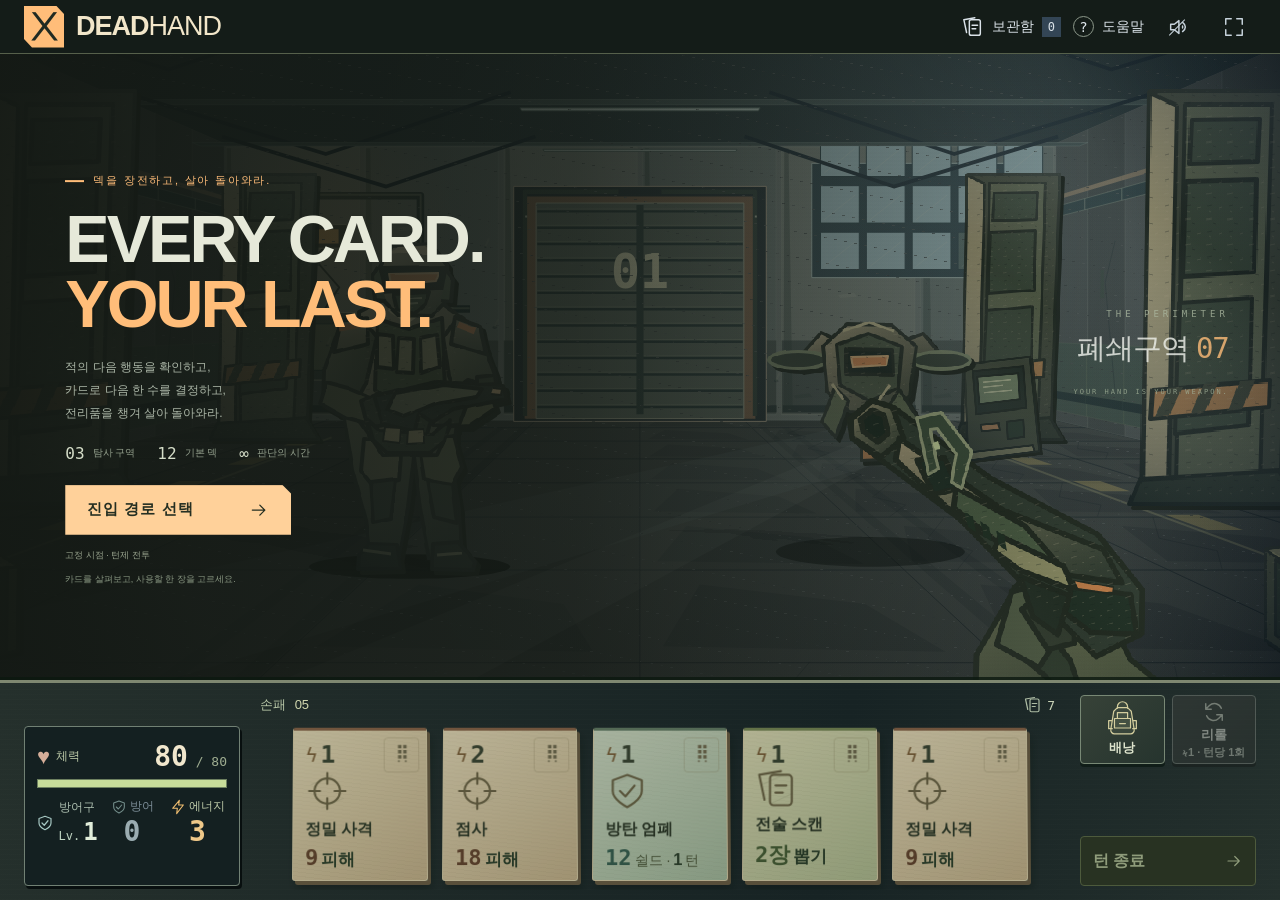
==== commit b2aaaed1: "Integrate card instances and risk-first combat with industrial HUD" ====
--- a/index.html
+++ b/index.html
@@ -7,9 +7,9 @@
   <meta name="theme-color" content="#151815">
   <title>DEAD HAND — 카드 익스트랙션</title>
   <link rel="icon" href="data:image/svg+xml,%3Csvg xmlns='http://www.w3.org/2000/svg' viewBox='0 0 40 40'%3E%3Crect width='40' height='40' rx='5' fill='%23fb8149'/%3E%3Cpath d='m11 8 18 24M29 8 11 32' stroke='%23101713' stroke-width='3'/%3E%3C/svg%3E">
-  <link rel="stylesheet" href="style.css?v=5">
-  <link rel="stylesheet" href="battle.css?v=5">
-  <link rel="stylesheet" href="context.css?v=5">
+  <link rel="stylesheet" href="style.css?v=6">
+  <link rel="stylesheet" href="battle.css?v=6">
+  <link rel="stylesheet" href="context.css?v=6">
   <link rel="preload" as="image" href="assets/field-plates.svg">
 </head>
 <body>
@@ -21,6 +21,8 @@
     <symbol id="i-plus" viewBox="0 0 24 24"><path d="M12 4v16M4 12h16"/></symbol>
     <symbol id="i-cards" viewBox="0 0 24 24"><rect x="8" y="4" width="12" height="17" rx="2"/><path d="m5 18-3-14 12-2m-3 8h6m-6 4h4"/></symbol>
     <symbol id="i-box" viewBox="0 0 24 24"><path d="m3 7 9-4 9 4v11l-9 4-9-4Zm0 0 9 5 9-5M12 12v10M7 5l10 5"/></symbol>
+    <symbol id="i-backpack" viewBox="0 0 48 48"><path d="M17 10V8a7 7 0 0 1 14 0v2M12 14l5-5h14l5 5 4 25a5 5 0 0 1-5 6H13a5 5 0 0 1-5-6Z"/><path d="M13 24h22v13H13Zm4 0v-8h14v8M9 27H5v11h5m29-11h4v11h-5M20 31h8"/></symbol>
+    <symbol id="i-reroll" viewBox="0 0 24 24"><path d="M20 8a8 8 0 0 0-13-3L3 9m0-6v6h6m-5 7a8 8 0 0 0 13 3l4-4m0 6v-6h-6"/></symbol>
     <symbol id="i-volume" viewBox="0 0 24 24"><path d="M4 9h4l5-4v14l-5-4H4Zm13-2c4 3 4 7 0 10m0-6v2"/></symbol>
     <symbol id="i-expand" viewBox="0 0 24 24"><path d="M9 3H3v6m12-6h6v6M3 15v6h6m12-6v6h-6"/></symbol>
     <symbol id="i-exit" viewBox="0 0 24 24"><path d="M10 3H4v18h6m3-15 6 6-6 6m-5-6h13"/></symbol>
@@ -28,7 +30,7 @@
   <div id="app">
     <header class="topbar">
       <a class="brand" href="./" aria-label="데드 핸드 시작 화면"><span class="brand-mark">Ⅹ</span><span>DEAD<span class="brand-light">HAND</span><small>TACTICAL CARD EXTRACTION</small></span></a>
-      <div class="header-divider"></div><span class="build-label">PLAYABLE PROTOTYPE <span>05.00</span></span>
+      <div class="header-divider"></div><span class="build-label">PLAYABLE PROTOTYPE <span>06.00</span></span>
       <nav class="top-actions" aria-label="게임 메뉴">
         <button id="collection-btn" class="nav-btn" aria-label="카드 보관함" title="카드 보관함"><svg><use href="#i-cards"/></svg><span>보관함</span><span id="collection-count" class="tiny-badge">0</span></button>
         <button id="help-btn" class="nav-btn" aria-label="플레이 가이드" title="플레이 가이드"><span class="help-symbol">?</span><span>도움말</span></button>
@@ -53,21 +55,12 @@
         </aside>
         <div class="enemy-intent hidden" id="enemy-intent" role="button" tabindex="0" aria-label="턴 종료 시 예상 피해 상세 보기"><span class="enemy-indicator"></span><div><small>턴 종료 시 적 공격</small><strong id="intent-text">6</strong><span id="incoming-health" class="incoming-health">예상 체력 감소 6</span></div></div>
         <div id="phase-banner" class="phase-banner hidden"><span class="phase-dot"></span><b id="phase-label">당신의 턴</b><span id="phase-description">시간 제한 없음 · 카드와 대상을 선택하세요</span></div>
-        <div class="player-status">
-          <div class="operator"><span class="operator-avatar">⦿</span><div><strong>내 상태 <span>01</span></strong><small id="player-state">출정 대기 중</small></div></div>
-          <div class="player-health" role="button" tabindex="0" data-inspect="health" aria-label="내 체력 상세 보기">
-            <div class="health-label"><span class="health-icon" aria-hidden="true">♥</span><span class="resource-name">체력</span><strong><span id="hp-value">80</span><em> / 80</em></strong></div>
-            <div class="health-track" role="progressbar" aria-label="내 체력" aria-valuemin="0" aria-valuemax="80" aria-valuenow="80"><div id="hp-bar"></div></div>
-          </div>
-          <div class="armor-label" role="button" tabindex="0" data-inspect="armor" aria-label="내 방어구 상세 보기"><svg><use href="#i-shield"/></svg><span><small>방어구</small><strong>Lv.<b id="armor-value">1</b></strong></span></div>
-          <div class="shield-label" role="button" tabindex="0" data-inspect="shield" aria-label="내 임시 방어 상세 보기"><svg><use href="#i-shield"/></svg><span class="resource-name">방어</span><strong id="shield-value">0</strong></div>
-          <div class="energy-label" role="button" tabindex="0" data-inspect="energy" aria-label="내 에너지 상세 보기"><svg><use href="#i-bolt"/></svg><span class="resource-name">에너지</span><div id="energy-pips"><i></i><i></i><i></i></div><b id="energy-value">3</b></div>
-        </div>
+
         <div id="scene-message" class="scene-message" role="status" aria-live="polite"></div>
       </section>
 
       <section class="viewport" id="viewport" aria-label="고정 시점 카드 전투 무대">
-        <canvas id="world" aria-label="둠 분위기의 2.5D 폐쇄구역 전투 공간"></canvas>
+        <canvas id="world" aria-label="군수 창고 분위기의 2.5D 폐쇄구역 전투 공간"></canvas>
         <div class="scene-grain"></div>
         <div class="scene-topline"><span id="scene-location">SEC.01 / THE PERIMETER</span><span>FIXED VIEW · TURN-BASED COMBAT</span></div>
         <div id="briefing" class="briefing">
@@ -85,11 +78,27 @@
       </section>
 
       <section class="deck-zone" aria-label="카드 전투 조작">
+        <div class="player-status" id="player-status" aria-label="플레이어 상태">
+          <div class="operator"><span class="operator-avatar">⦿</span><div><strong>내 상태 <span>01</span></strong><small id="player-state">출정 대기 중</small></div></div>
+          <div class="player-health" role="button" tabindex="0" data-inspect="health" aria-label="내 체력 상세 보기">
+            <div class="health-label"><span class="health-icon" aria-hidden="true">♥</span><span class="resource-name">체력</span><strong><span id="hp-value">80</span><em> / 80</em></strong></div>
+            <div class="health-track" role="progressbar" aria-label="내 체력" aria-valuemin="0" aria-valuemax="80" aria-valuenow="80"><div id="hp-bar"></div></div>
+          </div>
+          <div class="armor-label" role="button" tabindex="0" data-inspect="armor" aria-label="내 방어구 상세 보기"><svg><use href="#i-shield"/></svg><span><small>방어구</small><strong>Lv.<b id="armor-value">1</b></strong></span></div>
+          <div class="shield-label" role="button" tabindex="0" data-inspect="shield" aria-label="내 임시 방어 상세 보기"><svg><use href="#i-shield"/></svg><span class="resource-name">방어</span><strong id="shield-value">0</strong></div>
+          <div class="energy-label" role="button" tabindex="0" data-inspect="energy" aria-label="내 에너지 상세 보기"><svg><use href="#i-bolt"/></svg><span class="resource-name">에너지</span><div id="energy-pips"><i></i><i></i><i></i></div><b id="energy-value">3</b></div>
+          <div id="player-preview" class="drop-effect-preview hidden" aria-live="off"></div>
+          <div id="status-effects" class="status-effects" role="status" aria-live="off"></div>
+        </div>
 
         <div class="hand-area"><div class="hand-heading"><span>손패 <b id="hand-count">05</b></span><span id="hand-hint">카드를 선택하세요</span><button id="deck-inspect-btn" class="deck-inspect" aria-label="뽑기 더미와 버린 카드 보기"><svg aria-hidden="true"><use href="#i-cards"/></svg><b id="draw-count">7</b><span class="discard-summary"> / <b id="discard-count">0</b></span></button></div><div id="hand" class="hand"></div></div>
         <div class="turn-controls">
           <div class="turn-label">행동 선택 <strong>턴 <span id="turn-number">01</span></strong></div>
           <div class="action-preview" aria-live="polite"><span class="preview-heading">선택한 대상</span><b id="preview-target">대상을 선택하세요</b><p id="action-preview">카드를 선택하면 효과를 확인할 수 있습니다.</p><small id="preview-cost">에너지 3 / 3</small></div>
+          <div class="utility-actions">
+            <button id="bag-btn" class="bag-btn" aria-label="탐사 배낭 열기" title="탐사 배낭"><svg aria-hidden="true"><use href="#i-backpack"/></svg><span>배낭</span><span id="bag-preview" class="drop-effect-preview hidden" aria-live="off"></span></button>
+            <button id="reroll-btn" class="reroll-btn" aria-label="에너지 1로 손패 리롤, 게임 턴마다 1회" title="에너지 1 · 턴당 1회"><svg aria-hidden="true"><use href="#i-reroll"/></svg><span>리롤<small>ϟ1 · 턴당 1회</small></span></button>
+          </div>
         <div class="battle-actions">
           <button id="fire-btn" class="fire-action" disabled><svg><use href="#i-crosshair"/></svg><span><strong id="fire-label">카드를 선택하세요</strong><small id="fire-target">대상 선택</small></span><b>사용 ↗</b></button>
           <button id="extract-menu-btn" class="primary-btn hidden"><svg><use href="#i-exit"/></svg> 철수 / 다음 구역 결정</button>
@@ -100,6 +109,7 @@
       </section>
     </main>
     <footer><span><i></i> ALL SYSTEMS OPERATIONAL</span><span class="footer-controls"><b>1–8</b> 카드 <b>← →</b> 대상 <b>F / ENTER</b> 카드 사용 <b>SPACE</b> 턴 종료</span><span>EXTRACT. OR LOSE IT ALL. <b>↗</b></span></footer>
+  <div id="drag-shade" class="drag-shade hidden" aria-hidden="true"></div>
   <div id="drag-ghost" class="drag-ghost hidden" aria-hidden="true"></div>
   <div id="drag-status" class="drag-status hidden" role="status" aria-live="polite"></div>
   <aside id="inspect-details" class="inspect-details hidden" role="dialog" aria-modal="false" aria-labelledby="inspect-title">
@@ -107,9 +117,11 @@
   </aside>
   <div id="modal-backdrop" class="modal-backdrop hidden"><section id="modal" class="modal" role="dialog" aria-modal="true" aria-labelledby="modal-title" tabindex="-1"></section></div>
   </div>
-  <script src="scene.js?v=5"></script>
-  <script src="inspect.js?v=5"></script>
-  <script src="drag.js?v=5"></script>
-  <script src="game.js?v=5"></script>
+  <script src="scene.js?v=6"></script>
+  <script src="inspect.js?v=6"></script>
+  <script src="drag.js?v=6"></script>
+  <script src="card-model.js?v=6"></script>
+  <script src="combat.js?v=6"></script>
+  <script src="game.js?v=6"></script>
 </body>
 </html>
--- a/context.css
+++ b/context.css
@@ -449,3 +449,179 @@
 /* Preview attaches below the HUD without moving the enemy or its drop area. */
 .enemy-preview { position:absolute; top:calc(100% + 4px); left:-1px; width:calc(100% + 2px); padding:6px 8px; border:1px solid #d4b67a; border-radius:3px; background:#26321cf5; box-shadow:0 3px 9px #0006; }
 .preview-unavailable .enemy-preview { background:#392c23f5; border-color:#c48476; }
+
+/* The lower command tray owns player resources; the scene stays unobstructed. */
+.combat-hud { height:48px; flex-basis:48px; padding:3px 24px; gap:20px; flex-wrap:nowrap; align-content:center; background:#1b2425; border-color:#66716a; }
+.combat-hud .phase-banner { order:1; flex:1; }
+.combat-hud .enemy-intent { order:2; }
+.combat-hud .mission-panel { order:0; }
+.deck-zone { grid-template-columns:216px minmax(0,1fr) 176px; grid-template-rows:minmax(0,1fr); gap:20px; background:repeating-linear-gradient(0deg,#b4bca403 0 1px,transparent 1px 5px),linear-gradient(100deg,#25302c,#172324 65%,#24302d); border-color:#7f8871; }
+#player-status { grid-column:1; grid-row:1; align-self:end; display:grid; grid-template-columns:repeat(3,minmax(0,1fr)); grid-template-rows:auto auto auto; align-content:start; align-items:center; gap:10px 6px; position:relative; height:auto; min-height:160px; width:100%; max-width:none; padding:13px 12px; margin:0 0 4px; border:1px solid #718174; border-radius:4px; background:#131f20e8; box-shadow:2px 3px 0 #080f0f; }
+#player-status .player-health { grid-column:1/-1; min-width:0; width:100%; max-width:none; }
+#player-status .health-label { padding:0 0 6px; margin:0; }
+#player-status .health-label strong { font-size:28px; }
+#player-status .health-label em { font-size:13px; }
+#player-status .health-track { display:block; width:100%; height:9px; position:static; margin:0; background:#080f10; }
+#player-status .armor-label { justify-content:center; gap:5px; }
+#player-status .armor-label > svg { width:18px; height:18px; }
+#player-status .armor-label > span { gap:2px; }
+#player-status .armor-label strong { font-size:12px; }
+#player-status .armor-label b { font-size:24px; }
+#player-status .shield-label,#player-status .energy-label { min-width:0; gap:2px 3px; padding:0; }
+#player-status .shield-label > svg,#player-status .energy-label > svg { width:16px; height:16px; }
+#player-status .resource-name,#player-status .armor-label small { font-size:12px; }
+#player-status .shield-label strong,#player-status .energy-label > b { font-size:28px; }
+.status-effects { grid-column:1/-1; display:flex; flex-wrap:wrap; gap:4px; font-size:12px; line-height:1.4; color:#d9b49c; max-height:38px; overflow:auto; }
+.status-effects:empty { display:none; }
+.status-effects > span { padding:2px 5px; border:1px solid #9f78624d; background:#583b273b; border-radius:2px; }
+.hand-area { grid-column:2; grid-row:1; }
+.turn-controls { grid-column:3; grid-row:1; padding:0 0 4px; gap:7px; }
+.utility-actions { display:grid; grid-template-columns:1fr 1fr; gap:7px; }
+.bag-btn,.reroll-btn { display:flex; flex-direction:column; align-items:center; justify-content:center; gap:3px; position:relative; width:100%; min-width:0; min-height:64px; padding:5px; color:#dce2cb; border:1px solid #788875; border-radius:4px; background:linear-gradient(135deg,#374238,#26342e); box-shadow:0 3px 0 #101d18; touch-action:manipulation; font:600 13px var(--sans); }
+.bag-btn > svg { width:35px; height:35px; stroke-width:1.65; fill:#a9b18c18; color:#d4ce9e; }
+.reroll-btn > svg { width:22px; height:22px; color:#c1cca9; }
+.reroll-btn small { display:block; margin-top:2px; font-size:11px; line-height:1.1; color:#b6c3a5; white-space:nowrap; }
+.bag-btn:hover,.reroll-btn:hover:not(:disabled) { border-color:#c8bc86; background:#45513e; }
+.reroll-btn:disabled { opacity:.5; filter:saturate(.4); cursor:default; }
+.hand .card-risk { display:block; flex:0 0 auto; margin-top:5px; color:#914b34; font-size:14px; line-height:1.2; font-weight:600; word-break:keep-all; }
+.hand .card-top,.hand .card-name,.hand .card-brief { flex-shrink:0; }
+.hand .card:has(.card-risk) .card-art { display:none; }
+.hand .card-risk:empty { display:none; }
+.hand .card-art { min-height:18px; }
+.drop-effect-preview { position:absolute; z-index:3; bottom:calc(100% + 9px); left:0; width:max-content; min-width:170px; max-width:min(300px,calc(100vw - 24px)); padding:10px 12px; border:1px solid #d3bd88; border-radius:4px; background:#263126f5; box-shadow:0 4px 14px #0006; color:#f3e7c9; font:600 15px/1.5 var(--sans); white-space:pre-line; text-align:left; pointer-events:none; }
+#bag-preview { left:auto; right:0; min-width:160px; }
+.drag-shade { position:fixed; inset:0; z-index:19; background:#030b0b80; pointer-events:none; }
+.drop-eligible { outline:2px solid #d2cd90; outline-offset:5px; }
+.drop-hover { outline:3px solid #f2cf8d!important; outline-offset:5px; }
+#player-status.drop-hover,.bag-btn.drop-hover { background:#414d31; border-color:#efd49a; }
+.dragging-card .card-grip { cursor:grabbing; }
+.drag-ghost { z-index:25; }
+.drag-ghost .card:has(.card-risk) .card-art { display:none; }
+.drag-ghost .card-risk { display:block; margin-top:4px; color:#914b34; font:600 11px/1.2 var(--sans); }
+.drag-status { z-index:26; }
+.inventory-modal { position:absolute; left:12px; top:12px; bottom:12px; width:min(460px,calc(100vw - 24px)); max-width:none; max-height:none; height:auto; margin:0; padding:24px; border:1px solid #87927d; border-radius:5px; background:linear-gradient(145deg,#24312d,#131f21); overflow:auto; }
+.inventory-modal .modal-copy { font-size:15px; }
+.inventory-modal .pile-list { display:flex; flex-direction:column; gap:8px; }
+.inventory-modal .pile-item { display:flex; flex-wrap:wrap; align-items:center; gap:8px; padding:12px; font-size:16px; border:1px solid #64756a; background:#101c1dbb; }
+.inventory-modal .pile-item small { margin-left:auto; }
+.inventory-modal .pile-item > span { display:flex; flex:1; min-width:0; flex-direction:column; gap:4px; }
+.inventory-modal .pile-item > span small { margin-left:0; font-size:12px; color:#b5c5a6; }
+.inventory-modal .inventory-card { border:1px solid #687b67; padding:12px; margin-block:8px; background:#152320; }
+.inventory-modal .inventory-card h3 { font-size:17px; margin:0 0 6px; }
+.inventory-modal .inventory-card p { margin:0; font-size:14px; color:#bdcbb1; line-height:1.5; }
+@media(min-width:1600px) {
+  .combat-hud { height:50px; flex-basis:50px; }
+  .deck-zone { grid-template-columns:238px minmax(0,1fr) 194px; }
+  #player-status { padding:15px; min-height:174px; }
+  #player-status .health-label strong { font-size:33px; }
+  #player-status .resource-name,#player-status .armor-label small { font-size:14px; }
+  #player-status .shield-label strong,#player-status .energy-label > b { font-size:31px; }
+}
+@media(min-width:801px) and (max-width:1250px) {
+  .deck-zone { grid-template-columns:174px minmax(0,1fr) 142px; gap:14px; padding-inline:16px; }
+  #player-status { padding:11px 9px; }
+  #player-status .armor-label > svg,#player-status .shield-label > svg,#player-status .energy-label > svg { display:none; }
+  #player-status .resource-name,#player-status .armor-label small { font-size:11px; }
+}
+@media(max-width:800px) {
+  .combat-hud { height:42px; flex-basis:42px; padding:3px 12px; gap:12px; }
+  .combat-hud .phase-banner { flex:1; }
+  .combat-hud .enemy-intent { min-height:30px; }
+  .deck-zone { --deck-height:286px; height:var(--deck-height); flex-basis:var(--deck-height); grid-template-columns:minmax(0,1fr) 90px; grid-template-rows:72px minmax(0,1fr); gap:8px; padding:8px 10px; }
+  #player-status { grid-column:1/-1; grid-row:1; grid-template-columns:minmax(104px,1.6fr) repeat(3,minmax(38px,.7fr)); grid-template-rows:46px auto; gap:2px 8px; height:72px; min-height:0; padding:6px 8px; margin:0; align-self:stretch; }
+  #player-status .player-health { grid-column:1; grid-row:1; min-width:0; }
+  #player-status .health-label { padding-bottom:4px; gap:3px; }
+  #player-status .health-label strong { font-size:23px; }
+  #player-status .health-label em { font-size:11px; }
+  #player-status .health-label .resource-name { display:none; }
+  #player-status .health-icon { font-size:16px; }
+  #player-status .health-track { height:7px; }
+  #player-status .armor-label { grid-column:2; grid-row:1; }
+  #player-status .shield-label { grid-column:3; grid-row:1; }
+  #player-status .energy-label { grid-column:4; grid-row:1; }
+  #player-status .armor-label > svg,#player-status .shield-label > svg,#player-status .energy-label > svg { display:none; }
+  #player-status .resource-name,#player-status .armor-label small { font-size:11px; }
+  #player-status .armor-label strong { font-size:12px; }
+  #player-status .armor-label b { font-size:22px; }
+  #player-status .shield-label strong,#player-status .energy-label > b { font-size:25px; }
+  #status-effects { grid-column:1/-1; grid-row:2; max-height:18px; flex-wrap:nowrap; overflow:auto; white-space:nowrap; font-size:11px; line-height:1.2; }
+  #status-effects > span { padding:1px 4px; }
+  .hand-area { grid-column:1; grid-row:2; }
+  .hand-heading { flex-basis:24px; height:24px; }
+  .hand { padding-top:6px; }
+  .turn-controls { grid-column:2; grid-row:2; display:flex; flex-direction:column; justify-content:flex-end; gap:4px; padding:0 0 3px; }
+  .utility-actions { display:flex; flex-direction:column; gap:4px; }
+  .bag-btn,.reroll-btn { flex-direction:row; gap:5px; min-height:44px; height:44px; padding:3px; font-size:13px; }
+  .bag-btn > svg { width:27px; height:27px; }
+  .reroll-btn > svg { width:18px; height:18px; }
+  .reroll-btn small { font-size:9px; margin-top:1px; }
+  .battle-actions { min-height:44px; }
+  .fire-action,.end-turn-btn { min-height:44px; height:44px; }
+  .hand .card-risk { font-size:13px; margin-top:4px; }
+  .hand .card-art { min-height:12px; margin-bottom:2px; }
+  .hand .card-art svg { max-height:30px; }
+  .drop-effect-preview { min-width:150px; font-size:14px; padding:8px 10px; }
+  .inventory-modal { left:8px; top:8px; bottom:8px; width:min(420px,calc(100vw - 16px)); padding:20px 16px; }
+}
+@media(max-width:560px) and (max-height:700px) and (orientation:portrait) {
+  .deck-zone { --deck-height:276px; grid-template-rows:64px minmax(0,1fr); }
+  #player-status { height:64px; grid-template-rows:42px auto; padding:4px 7px; }
+  .hand .card-risk { font-size:12px; }
+  .hand .card-art { min-height:8px; }
+}
+@media(max-width:350px) {
+  #player-status { grid-template-columns:minmax(94px,1.5fr) repeat(3,minmax(34px,.7fr)); gap:2px 5px; }
+  #player-status .health-label strong { font-size:22px; }
+  #player-status .health-label em { font-size:10px; }
+}
+@media(orientation:landscape) and (max-height:600px) and (max-width:1200px) {
+  main { --side-width:260px; position:relative; display:grid; grid-template-columns:minmax(0,1fr) var(--side-width); grid-template-rows:42px minmax(0,1fr); padding-bottom:66px; }
+  .combat-hud { grid-column:1/-1; grid-row:1; height:42px; padding:3px 12px; }
+  .combat-hud .phase-banner { display:flex!important; flex:1; }
+  .viewport { grid-column:1; grid-row:2; }
+  .deck-zone { position:static; grid-column:2; grid-row:2; grid-template-columns:minmax(0,1fr); grid-template-rows:minmax(0,1fr) auto; height:auto; margin-bottom:-66px; padding:7px 9px; border:0; border-left:3px solid #71806b; gap:5px; }
+  #player-status { position:absolute; bottom:7px; left:9px; width:calc(100% - var(--side-width) - 18px); height:52px; grid-template-columns:minmax(94px,1.5fr) repeat(3,minmax(34px,.7fr)); grid-template-rows:36px auto; padding:3px 8px; gap:0 8px; min-height:0; background:#142120; }
+  #player-status .player-health { grid-column:1; grid-row:1; }
+  #player-status .armor-label { grid-column:2; grid-row:1; }
+  #player-status .shield-label { grid-column:3; grid-row:1; }
+  #player-status .energy-label { grid-column:4; grid-row:1; }
+  #player-status .armor-label > svg,#player-status .shield-label > svg,#player-status .energy-label > svg { display:none; }
+  #player-status .health-label .resource-name { display:none; }
+  #player-status .health-label { padding-bottom:2px; }
+  #player-status .health-label strong { font-size:23px; }
+  #player-status .health-track { height:6px; }
+  #player-status .armor-label b { font-size:21px; }
+  #player-status .shield-label strong,#player-status .energy-label > b { font-size:23px; }
+  #player-status .resource-name,#player-status .armor-label small { font-size:10px; }
+  #status-effects { font-size:10px; max-height:14px; line-height:1; }
+  .hand-area { grid-column:1; grid-row:1; }
+  .hand .card { height:calc(100% - 8px); max-height:192px; }
+  .hand .card-art { display:flex; min-height:10px; }
+  .hand .card-risk { margin-top:3px; font-size:12px; }
+  .hand .card-name { margin-top:0; }
+  .turn-controls { grid-column:1; grid-row:2; display:grid; grid-template-columns:1fr 1fr; grid-template-rows:44px 44px; gap:5px; padding:0; }
+  .utility-actions { display:contents; }
+  .bag-btn,.reroll-btn { min-height:44px; height:44px; }
+  .battle-actions { min-height:44px; }
+  .fire-action,.end-turn-btn { min-height:44px; height:44px; }
+  .drop-effect-preview { min-width:140px; max-width:calc(100vw - var(--side-width) - 24px); font-size:13px; }
+  .inventory-modal { width:min(400px,calc(100vw - 16px)); }
+}
+@media(orientation:landscape) and (max-height:600px) and (max-width:700px) {
+  main { --side-width:224px; }
+  #player-status { gap:0 6px; }
+  .hand .card-art { display:none; }
+  .hand .card-name { margin-top:4px; }
+}
+@media(orientation:landscape) and (max-height:360px) and (max-width:1200px) {
+  .hand .card { height:calc(100% - 1px); padding:4px 6px; }
+  .hand .card-top { min-height:18px; }
+  .hand .card-cost b { font-size:18px; line-height:1; }
+  .hand .card-name { font-size:13px; line-height:1.1; margin:1px 0 2px; }
+  .hand .card-brief { display:block; font-size:12px; line-height:1.05; }
+  .hand .card-brief .combat-keyword:first-child { font-size:17px; }
+  .hand .card-risk { font-size:11px; line-height:1.1; margin-top:2px; }
+}
+@media(prefers-reduced-motion:reduce) {
+  .drag-ghost { transform:none; }
+}
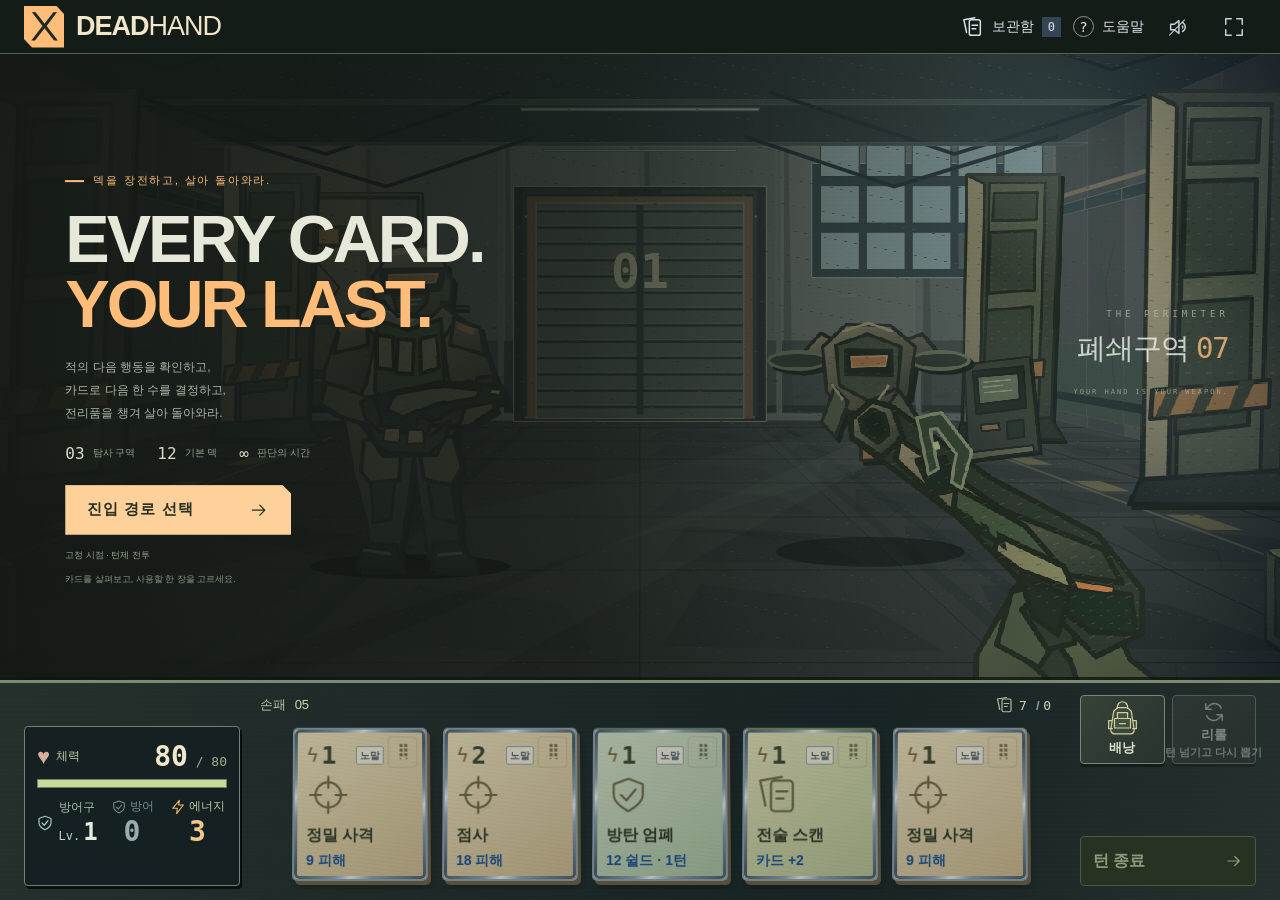
==== commit 7f6908d9: "Retain hands between turns and show metallic rarity and stat breakdowns" ====
--- a/index.html
+++ b/index.html
@@ -7,9 +7,9 @@
   <meta name="theme-color" content="#151815">
   <title>DEAD HAND — 카드 익스트랙션</title>
   <link rel="icon" href="data:image/svg+xml,%3Csvg xmlns='http://www.w3.org/2000/svg' viewBox='0 0 40 40'%3E%3Crect width='40' height='40' rx='5' fill='%23fb8149'/%3E%3Cpath d='m11 8 18 24M29 8 11 32' stroke='%23101713' stroke-width='3'/%3E%3C/svg%3E">
-  <link rel="stylesheet" href="style.css?v=6">
-  <link rel="stylesheet" href="battle.css?v=6">
-  <link rel="stylesheet" href="context.css?v=6">
+  <link rel="stylesheet" href="style.css?v=7">
+  <link rel="stylesheet" href="battle.css?v=7">
+  <link rel="stylesheet" href="context.css?v=7">
   <link rel="preload" as="image" href="assets/field-plates.svg">
 </head>
 <body>
@@ -30,7 +30,7 @@
   <div id="app">
     <header class="topbar">
       <a class="brand" href="./" aria-label="데드 핸드 시작 화면"><span class="brand-mark">Ⅹ</span><span>DEAD<span class="brand-light">HAND</span><small>TACTICAL CARD EXTRACTION</small></span></a>
-      <div class="header-divider"></div><span class="build-label">PLAYABLE PROTOTYPE <span>06.00</span></span>
+      <div class="header-divider"></div><span class="build-label">PLAYABLE PROTOTYPE <span>07.00</span></span>
       <nav class="top-actions" aria-label="게임 메뉴">
         <button id="collection-btn" class="nav-btn" aria-label="카드 보관함" title="카드 보관함"><svg><use href="#i-cards"/></svg><span>보관함</span><span id="collection-count" class="tiny-badge">0</span></button>
         <button id="help-btn" class="nav-btn" aria-label="플레이 가이드" title="플레이 가이드"><span class="help-symbol">?</span><span>도움말</span></button>
@@ -97,7 +97,7 @@
           <div class="action-preview" aria-live="polite"><span class="preview-heading">선택한 대상</span><b id="preview-target">대상을 선택하세요</b><p id="action-preview">카드를 선택하면 효과를 확인할 수 있습니다.</p><small id="preview-cost">에너지 3 / 3</small></div>
           <div class="utility-actions">
             <button id="bag-btn" class="bag-btn" aria-label="탐사 배낭 열기" title="탐사 배낭"><svg aria-hidden="true"><use href="#i-backpack"/></svg><span>배낭</span><span id="bag-preview" class="drop-effect-preview hidden" aria-live="off"></span></button>
-            <button id="reroll-btn" class="reroll-btn" aria-label="에너지 1로 손패 리롤, 게임 턴마다 1회" title="에너지 1 · 턴당 1회"><svg aria-hidden="true"><use href="#i-reroll"/></svg><span>리롤<small>ϟ1 · 턴당 1회</small></span></button>
+            <button id="reroll-btn" class="reroll-btn" aria-label="버림 카드 회수 후 손패 다시 뽑기, 턴을 넘깁니다" title="버림 카드 회수 · 턴 종료"><svg aria-hidden="true"><use href="#i-reroll"/></svg><span>리롤<small>턴 넘기고 다시 뽑기</small></span></button>
           </div>
         <div class="battle-actions">
           <button id="fire-btn" class="fire-action" disabled><svg><use href="#i-crosshair"/></svg><span><strong id="fire-label">카드를 선택하세요</strong><small id="fire-target">대상 선택</small></span><b>사용 ↗</b></button>
@@ -113,15 +113,15 @@
   <div id="drag-ghost" class="drag-ghost hidden" aria-hidden="true"></div>
   <div id="drag-status" class="drag-status hidden" role="status" aria-live="polite"></div>
   <aside id="inspect-details" class="inspect-details hidden" role="dialog" aria-modal="false" aria-labelledby="inspect-title">
-    <button data-inspect-close aria-label="상세 정보 닫기">×</button><small data-inspect-kicker>상세 정보</small><h3 id="inspect-title"></h3><p data-inspect-desc></p><div data-inspect-rows></div><small data-inspect-note></small>
+    <button data-inspect-close aria-label="상세 정보 닫기">×</button><small data-inspect-kicker>상세 정보</small><h3 id="inspect-title"></h3><p data-inspect-desc></p><div data-inspect-rows></div><div data-inspect-sections></div><small data-inspect-note></small>
   </aside>
   <div id="modal-backdrop" class="modal-backdrop hidden"><section id="modal" class="modal" role="dialog" aria-modal="true" aria-labelledby="modal-title" tabindex="-1"></section></div>
   </div>
-  <script src="scene.js?v=6"></script>
-  <script src="inspect.js?v=6"></script>
-  <script src="drag.js?v=6"></script>
-  <script src="card-model.js?v=6"></script>
-  <script src="combat.js?v=6"></script>
-  <script src="game.js?v=6"></script>
+  <script src="scene.js?v=7"></script>
+  <script src="inspect.js?v=7"></script>
+  <script src="drag.js?v=7"></script>
+  <script src="card-model.js?v=7"></script>
+  <script src="combat.js?v=7"></script>
+  <script src="game.js?v=7"></script>
 </body>
 </html>
--- a/context.css
+++ b/context.css
@@ -625,3 +625,46 @@
 @media(prefers-reduced-motion:reduce) {
   .drag-ghost { transform:none; }
 }
+
+/* Rarity lives on the frame; card effects stay readable on the paper face. */
+.card[data-rarity] { --rarity-dark:#465765; --rarity-mid:#8b9eac; --rarity-light:#e5edf1; border:2px solid var(--rarity-mid); border-radius:5px; isolation:isolate; }
+.card[data-rarity="rare"] { --rarity-dark:#174b31; --rarity-mid:#38a765; --rarity-light:#c3ffd6; }
+.card[data-rarity="epic"] { --rarity-dark:#123d7c; --rarity-mid:#388ce8; --rarity-light:#c9edff; }
+.card[data-rarity="unique"] { --rarity-dark:#482472; --rarity-mid:#a368de; --rarity-light:#f1d2ff; }
+.card[data-rarity="legendary"] { --rarity-dark:#7b5413; --rarity-mid:#edbf3c; --rarity-light:#fff4b4; }
+.card[data-rarity="mystic"] { --rarity-dark:#721e30; --rarity-mid:#e14b60; --rarity-light:#ffd6db; }
+.card[data-rarity]::after { content:""; display:block; position:absolute; inset:0; width:auto; height:auto; padding:3px; border-radius:5px; transform:none; background:linear-gradient(135deg,var(--rarity-dark) 0%,var(--rarity-mid) 18%,var(--rarity-light) 25%,var(--rarity-mid) 32%,var(--rarity-dark) 51%,var(--rarity-mid) 67%,var(--rarity-light) 73%,var(--rarity-mid) 80%,var(--rarity-dark) 100%); -webkit-mask:linear-gradient(#fff 0 0) content-box,linear-gradient(#fff 0 0); -webkit-mask-composite:xor; mask:linear-gradient(#fff 0 0) content-box,linear-gradient(#fff 0 0); mask-composite:exclude; pointer-events:none; z-index:2; }
+.card[data-rarity].selected,.hand .card[data-rarity]:hover:not(:disabled) { border-color:var(--rarity-light); box-shadow:0 0 0 1px var(--rarity-mid),3px 6px 0 var(--rarity-dark),0 8px 18px #06100799; }
+.card[data-rarity] .card-top { position:relative; width:100%; min-height:32px; padding-right:30px; align-items:center; gap:4px; flex-shrink:0; }
+.card[data-rarity] .card-type { display:block; padding:2px 3px; margin-left:auto; font:700 10px/1.3 var(--sans); letter-spacing:0; white-space:nowrap; background:#f5edd9d9; color:var(--rarity-dark); border:1px solid var(--rarity-mid); border-radius:2px; }
+.card[data-rarity] .card-grip { top:-3px; right:-4px; width:30px; height:32px; font-size:25px; }
+.card[data-rarity] .card-desc { display:none; }
+.card[data-rarity] .card-brief { display:block; color:#174f91; font-weight:750; font-size:14px; line-height:1.3; word-break:keep-all; overflow-wrap:anywhere; flex-shrink:0; }
+.card[data-rarity] .effect-value { color:#124d98; font-weight:850; font-size:inherit; }
+.card[data-rarity] .card-risk { display:block; color:#9a472c; font-size:13px; font-weight:650; line-height:1.3; margin-top:5px; flex-shrink:0; }
+.reward-cards .card[data-rarity] .card-top,.collection-grid .card[data-rarity] .card-top { padding-right:0; }
+.reward-cards .card[data-rarity]:has(.card-risk) .card-art,.collection-grid .card[data-rarity]:has(.card-risk) .card-art { display:none; }
+.inspect-details[data-kind="card"] [data-inspect-desc] { white-space:pre-line; }
+.inspect-details[data-kind="card"] .combat-keyword { color:#94caff; }
+.inspect-details[data-kind="card"] .combat-keyword.added-value { color:#ffc075; }
+.inspect-section { border-top:1px solid #82946a77; margin-top:12px; padding-top:10px; }
+.inspect-section h4 { font-size:13px; color:#cbd7b3; margin:0 0 7px; }
+.inspect-section p { margin:5px 0; font-size:14px; line-height:1.5; color:#e3e6d5; }
+.inspect-section:last-child h4 { color:#e8c7a3; }
+.inspect-details[data-catalog="true"] { z-index:22; }
+[data-inspect-sections]:empty { display:none; }
+.discard-summary { display:inline; }
+@media(min-width:1600px) {
+  .hand .card[data-rarity] .card-brief { font-size:16px; }
+}
+@media(max-width:800px) {
+  .hand .card[data-rarity] .card-brief { font-size:13px; line-height:1.25; }
+  .hand .card[data-rarity] .card-risk { font-size:12px; line-height:1.2; margin-top:4px; }
+  .reroll-btn small { max-width:60px; white-space:normal; line-height:1.1; }
+}
+@media(orientation:landscape) and (max-height:360px) {
+  .hand .card[data-rarity] .card-top { min-height:24px; }
+  .hand .card[data-rarity] .card-brief { font-size:11px; line-height:1.15; }
+  .hand .card[data-rarity] .card-risk { font-size:11px; margin-top:3px; }
+  .hand .card[data-rarity] .card-type { font-size:9px; padding:1px 2px; }
+}
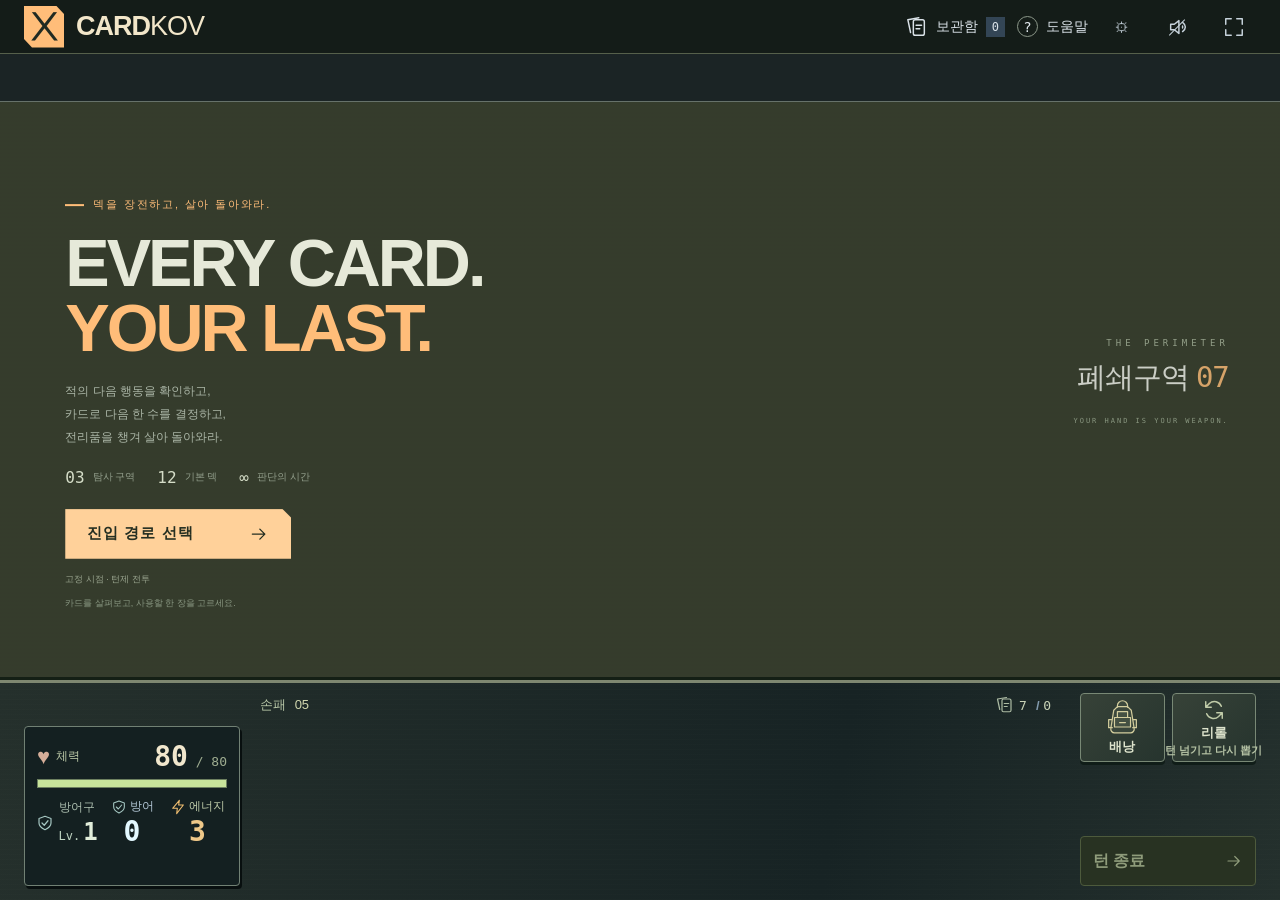
==== commit 798b407a: "Connect Cardkov menus, base, enemy cards, loot maintenance and resume" ====
--- a/index.html
+++ b/index.html
@@ -5,11 +5,12 @@
   <meta name="viewport" content="width=device-width, initial-scale=1, viewport-fit=cover">
   <meta name="apple-mobile-web-app-capable" content="yes">
   <meta name="theme-color" content="#151815">
-  <title>DEAD HAND — 카드 익스트랙션</title>
+  <title>Escape from Cardkov — 카드 익스트랙션</title>
   <link rel="icon" href="data:image/svg+xml,%3Csvg xmlns='http://www.w3.org/2000/svg' viewBox='0 0 40 40'%3E%3Crect width='40' height='40' rx='5' fill='%23fb8149'/%3E%3Cpath d='m11 8 18 24M29 8 11 32' stroke='%23101713' stroke-width='3'/%3E%3C/svg%3E">
-  <link rel="stylesheet" href="style.css?v=7">
-  <link rel="stylesheet" href="battle.css?v=7">
-  <link rel="stylesheet" href="context.css?v=7">
+  <link rel="stylesheet" href="style.css?v=8">
+  <link rel="stylesheet" href="battle.css?v=8">
+  <link rel="stylesheet" href="context.css?v=8">
+  <link rel="stylesheet" href="campaign.css?v=8">
   <link rel="preload" as="image" href="assets/field-plates.svg">
 </head>
 <body>
@@ -29,12 +30,12 @@
   </defs></svg>
   <div id="app">
     <header class="topbar">
-      <a class="brand" href="./" aria-label="데드 핸드 시작 화면"><span class="brand-mark">Ⅹ</span><span>DEAD<span class="brand-light">HAND</span><small>TACTICAL CARD EXTRACTION</small></span></a>
-      <div class="header-divider"></div><span class="build-label">PLAYABLE PROTOTYPE <span>07.00</span></span>
+      <a class="brand" href="./" aria-label="카드코프 메인메뉴"><span class="brand-mark">Ⅹ</span><span>CARD<span class="brand-light">KOV</span><small>TACTICAL CARD EXTRACTION</small></span></a>
+      <div class="header-divider"></div><span class="build-label">PLAYABLE PROTOTYPE <span>08.00</span></span>
       <nav class="top-actions" aria-label="게임 메뉴">
         <button id="collection-btn" class="nav-btn" aria-label="카드 보관함" title="카드 보관함"><svg><use href="#i-cards"/></svg><span>보관함</span><span id="collection-count" class="tiny-badge">0</span></button>
         <button id="help-btn" class="nav-btn" aria-label="플레이 가이드" title="플레이 가이드"><span class="help-symbol">?</span><span>도움말</span></button>
-        <span class="action-divider"></span>
+        <button id="settings-btn" class="icon-btn" aria-label="환경 설정">⚙</button><span class="action-divider"></span>
         <button id="sound-btn" class="icon-btn" aria-label="사운드 켜기" title="사운드 켜기" aria-pressed="false"><svg><use href="#i-volume"/></svg><span class="mute-slash"></span></button>
         <button id="fullscreen-btn" class="icon-btn" aria-label="전체 화면" title="전체 화면"><svg><use href="#i-expand"/></svg></button>
       </nav>
@@ -51,7 +52,7 @@
         <aside class="mission-panel hidden" id="mission-panel" aria-label="구역과 전리품">
           <div class="panel-kicker">현재 구역 <b id="danger-level">I / 경계</b></div>
           <h2 id="zone-name">외곽 경계</h2>
-          <div class="field-stats"><span>남은 적 <b id="enemy-count">02</b></span><span>미확정 전리품 <b><span id="loot-value">0</span> CR</b></span></div>
+          <div class="field-stats"><span>남은 적 <b id="enemy-count">02</b></span><span>휴대금 <b><span id="loot-value">0</span> CR</b></span></div>
         </aside>
         <div class="enemy-intent hidden" id="enemy-intent" role="button" tabindex="0" aria-label="턴 종료 시 예상 피해 상세 보기"><span class="enemy-indicator"></span><div><small>턴 종료 시 적 공격</small><strong id="intent-text">6</strong><span id="incoming-health" class="incoming-health">예상 체력 감소 6</span></div></div>
         <div id="phase-banner" class="phase-banner hidden"><span class="phase-dot"></span><b id="phase-label">당신의 턴</b><span id="phase-description">시간 제한 없음 · 카드와 대상을 선택하세요</span></div>
@@ -74,21 +75,21 @@
         <div class="sector-stamp" id="sector-stamp"><span>THE PERIMETER</span><strong>폐쇄구역 <em>07</em></strong><small>YOUR HAND IS YOUR WEAPON.</small></div>
         <div id="enemy-targets" class="enemy-targets hidden" role="group" aria-label="전투 대상 선택"></div>
 
-        <div id="damage-flash" class="damage-flash"></div>
+        <div class="played-cards" aria-live="polite"><span id="last-player-card"></span><span id="last-enemy-card"></span></div><span id="hazard-indicator"></span><div id="damage-flash" class="damage-flash"></div>
       </section>
 
       <section class="deck-zone" aria-label="카드 전투 조작">
         <div class="player-status" id="player-status" aria-label="플레이어 상태">
           <div class="operator"><span class="operator-avatar">⦿</span><div><strong>내 상태 <span>01</span></strong><small id="player-state">출정 대기 중</small></div></div>
           <div class="player-health" role="button" tabindex="0" data-inspect="health" aria-label="내 체력 상세 보기">
-            <div class="health-label"><span class="health-icon" aria-hidden="true">♥</span><span class="resource-name">체력</span><strong><span id="hp-value">80</span><em> / 80</em></strong></div>
+            <div class="health-label"><span class="health-icon" aria-hidden="true">♥</span><span class="resource-name">체력</span><strong><span id="hp-value">80</span><em> / <span id="hp-max">80</span></em></strong></div>
             <div class="health-track" role="progressbar" aria-label="내 체력" aria-valuemin="0" aria-valuemax="80" aria-valuenow="80"><div id="hp-bar"></div></div>
           </div>
           <div class="armor-label" role="button" tabindex="0" data-inspect="armor" aria-label="내 방어구 상세 보기"><svg><use href="#i-shield"/></svg><span><small>방어구</small><strong>Lv.<b id="armor-value">1</b></strong></span></div>
           <div class="shield-label" role="button" tabindex="0" data-inspect="shield" aria-label="내 임시 방어 상세 보기"><svg><use href="#i-shield"/></svg><span class="resource-name">방어</span><strong id="shield-value">0</strong></div>
           <div class="energy-label" role="button" tabindex="0" data-inspect="energy" aria-label="내 에너지 상세 보기"><svg><use href="#i-bolt"/></svg><span class="resource-name">에너지</span><div id="energy-pips"><i></i><i></i><i></i></div><b id="energy-value">3</b></div>
           <div id="player-preview" class="drop-effect-preview hidden" aria-live="off"></div>
-          <div id="status-effects" class="status-effects" role="status" aria-live="off"></div>
+          <small id="equipment-summary"></small><div id="status-effects" class="status-effects" role="status" aria-live="off"></div>
         </div>
 
         <div class="hand-area"><div class="hand-heading"><span>손패 <b id="hand-count">05</b></span><span id="hand-hint">카드를 선택하세요</span><button id="deck-inspect-btn" class="deck-inspect" aria-label="뽑기 더미와 버린 카드 보기"><svg aria-hidden="true"><use href="#i-cards"/></svg><b id="draw-count">7</b><span class="discard-summary"> / <b id="discard-count">0</b></span></button></div><div id="hand" class="hand"></div></div>
@@ -109,6 +110,7 @@
       </section>
     </main>
     <footer><span><i></i> ALL SYSTEMS OPERATIONAL</span><span class="footer-controls"><b>1–8</b> 카드 <b>← →</b> 대상 <b>F / ENTER</b> 카드 사용 <b>SPACE</b> 턴 종료</span><span>EXTRACT. OR LOSE IT ALL. <b>↗</b></span></footer>
+  <section id="screen-root" class="hidden" aria-label="메인메뉴와 기지"></section><div id="campaign-toast" class="hidden" role="status" aria-live="polite"></div>
   <div id="drag-shade" class="drag-shade hidden" aria-hidden="true"></div>
   <div id="drag-ghost" class="drag-ghost hidden" aria-hidden="true"></div>
   <div id="drag-status" class="drag-status hidden" role="status" aria-live="polite"></div>
@@ -117,11 +119,13 @@
   </aside>
   <div id="modal-backdrop" class="modal-backdrop hidden"><section id="modal" class="modal" role="dialog" aria-modal="true" aria-labelledby="modal-title" tabindex="-1"></section></div>
   </div>
-  <script src="scene.js?v=7"></script>
-  <script src="inspect.js?v=7"></script>
-  <script src="drag.js?v=7"></script>
-  <script src="card-model.js?v=7"></script>
-  <script src="combat.js?v=7"></script>
-  <script src="game.js?v=7"></script>
+  <script src="scene.js?v=8"></script>
+  <script src="inspect.js?v=8"></script>
+  <script src="drag.js?v=8"></script>
+  <script src="card-model.js?v=8"></script>
+  <script src="combat.js?v=8"></script>
+  <script src="campaign.js?v=8"></script>
+  <script src="screens.js?v=8"></script>
+  <script src="game.js?v=8"></script>
 </body>
 </html>
--- a/campaign.css
+++ b/campaign.css
@@ -0,0 +1,966 @@
+:root {
+  --ui-factor: 1;
+}
+#screen-root {
+  position: absolute;
+  inset: 0;
+  z-index: 12;
+  background: #111c20;
+  color: #e6e9d8;
+  overflow: auto;
+  overscroll-behavior: contain;
+}
+#screen-root button,
+.maintenance-controls button,
+.field-offers button,
+.field-sales button {
+  min-height: 44px;
+  padding: 10px 14px;
+  border: 1px solid #758575;
+  border-radius: 3px;
+  background: #23372f;
+  color: #e7ecd8;
+  font: 600 15px var(--sans);
+  cursor: pointer;
+}
+#screen-root button:hover:not(:disabled) {
+  background: #3f5140;
+  border-color: #d5c392;
+}
+#screen-root button:disabled {
+  opacity: 0.45;
+  cursor: not-allowed;
+}
+#screen-root button:focus-visible {
+  outline: 2px solid #f2d39a;
+  outline-offset: 2px;
+}
+#screen-root h2 {
+  font-size: 30px;
+  margin: 3px 0 10px;
+}
+#screen-root h3 {
+  font-size: 18px;
+  margin: 5px 0 12px;
+}
+#screen-root p {
+  line-height: 1.6;
+  color: #c5d0bd;
+}
+#screen-root small {
+  color: #b3c3af;
+}
+#campaign-toast {
+  position: fixed;
+  z-index: 60;
+  top: 14px;
+  left: 50%;
+  transform: translateX(-50%);
+  padding: 12px 20px;
+  max-width: 92vw;
+  width: max-content;
+  border: 1px solid #e0c189;
+  background: #263b30f5;
+  color: #fff0cb;
+  border-radius: 4px;
+  font: 600 15px/1.5 var(--sans);
+  pointer-events: none;
+}
+.menu-scene,
+.base-scene,
+.settings-scene {
+  min-height: 100%;
+  background:
+    linear-gradient(90deg, #101a1df2, #152622aa 52%, #11202366),
+    url("assets/safehouse.svg") center/cover fixed;
+}
+.menu-scene {
+  display: flex;
+  align-items: center;
+  padding: 5vh 8vw;
+}
+.menu-content {
+  max-width: 650px;
+}
+.menu-content h1 {
+  font: 900 clamp(55px, 8vw, 125px) / 0.95 var(--sans);
+  letter-spacing: -5px;
+  color: #e6dbb5;
+  margin: 12px 0 25px;
+  text-shadow: 4px 5px #091213;
+}
+.menu-content h1 small {
+  display: block;
+  font-size: 25%;
+  letter-spacing: 8px;
+  color: #d9b379;
+  margin-bottom: 20px;
+}
+.menu-content > .eyebrow {
+  color: #b9c5a0;
+}
+.menu-buttons {
+  display: flex;
+  flex-direction: column;
+  max-width: 360px;
+  gap: 10px;
+  margin: 28px 0;
+}
+.menu-buttons button {
+  text-align: left !important;
+  min-height: 52px !important;
+  font-size: 18px !important;
+}
+.menu-buttons .primary-btn {
+  background: #d1b77c !important;
+  color: #15231e !important;
+}
+.base-scene {
+  padding: 24px clamp(12px, 3vw, 46px);
+  display: flex;
+  flex-direction: column;
+  min-height: 100%;
+}
+.base-heading {
+  display: flex;
+  justify-content: space-between;
+  align-items: center;
+  gap: 20px;
+  border-bottom: 1px solid #84917b;
+  padding-bottom: 14px;
+}
+.base-heading > div:nth-child(2) {
+  margin-left: auto;
+  text-align: right;
+}
+.base-heading b {
+  font-size: 24px;
+  color: #e6c78d;
+}
+.base-tabs {
+  display: flex;
+  gap: 8px;
+  overflow: auto;
+  margin: 18px 0;
+}
+.base-tabs button {
+  white-space: nowrap;
+}
+.base-tabs .active {
+  background: #576446 !important;
+  border-color: #deca93 !important;
+}
+.base-body {
+  padding-bottom: 24px;
+}
+.storage-columns {
+  display: grid;
+  grid-template-columns: minmax(0, 1fr) minmax(0, 1.35fr);
+  gap: 20px;
+}
+.storage-panel {
+  padding: 14px;
+  background: #14221fe8;
+  border: 1px solid #718270;
+  border-radius: 4px;
+  min-width: 0;
+}
+.storage-title {
+  display: flex;
+  align-items: center;
+  justify-content: space-between;
+  gap: 6px;
+  margin-bottom: 10px;
+}
+.storage-title h3 {
+  margin: 0 !important;
+}
+.storage-title button {
+  font-size: 12px !important;
+  padding: 5px 8px !important;
+}
+.inventory-grid {
+  display: grid;
+  grid-template-columns: repeat(auto-fill, minmax(92px, 1fr));
+  gap: 7px;
+  max-height: 48vh;
+  min-height: 100px;
+  overflow: auto;
+  padding: 3px;
+}
+.inventory-tile {
+  position: relative;
+  min-height: 100px !important;
+  display: flex;
+  flex-direction: column;
+  justify-content: center;
+  align-items: flex-start;
+  gap: 5px;
+  padding: 10px !important;
+  text-align: left;
+  min-width: 0;
+  border-width: 2px !important;
+}
+.inventory-tile svg {
+  width: 22px;
+  height: 22px;
+  stroke: currentColor;
+  fill: none;
+  stroke-width: 1.5;
+  color: #c9c59b;
+}
+.inventory-tile strong {
+  font-size: 13px;
+  line-height: 1.3;
+}
+.inventory-tile small {
+  font-size: 11px;
+}
+.move-grip {
+  position: absolute;
+  right: 3px;
+  top: 2px;
+  padding: 2px 5px;
+  color: #b3c0a6;
+  touch-action: none;
+  cursor: grab;
+  font-size: 20px;
+}
+.inventory-tile[data-rank="rare"] {
+  border-color: #43a86c !important;
+}
+.inventory-tile[data-rank="epic"] {
+  border-color: #438ed5 !important;
+}
+.inventory-tile[data-rank="unique"] {
+  border-color: #a370d7 !important;
+}
+.inventory-tile[data-rank="legendary"] {
+  border-color: #e5c257 !important;
+}
+.inventory-tile[data-rank="mystic"] {
+  border-color: #de5a67 !important;
+}
+.inventory-tile.chosen {
+  background: #5c6540 !important;
+  outline: 2px solid #f1d19b;
+}
+.empty-slot {
+  min-height: 100px;
+  border: 1px dashed #4c6250;
+  background: #0c191b55;
+  border-radius: 3px;
+}
+.transfer-button {
+  width: 100%;
+  margin-top: 12px;
+}
+.equipment-slots {
+  display: grid;
+  grid-template-columns: repeat(4, minmax(0, 1fr));
+  gap: 10px;
+  margin-bottom: 12px;
+}
+.equipment-slots button {
+  display: flex;
+  flex-direction: column;
+  gap: 6px;
+  text-align: left;
+}
+.equipment-slots strong {
+  font-size: 16px;
+}
+.equipment-slots span {
+  font-size: 12px;
+  font-weight: 400;
+  color: #c2c8ab;
+}
+.money-controls {
+  display: flex;
+  flex-wrap: wrap;
+  gap: 7px;
+  margin: 14px 0;
+}
+.money-controls .primary-btn {
+  margin-left: auto;
+}
+.selection-detail {
+  padding: 12px 14px;
+  background: #293c2de8;
+  border-left: 3px solid #c9b483;
+  margin: 10px 0 16px;
+  line-height: 1.6;
+  min-height: 48px;
+}
+.selection-detail small {
+  display: block;
+}
+.moving-entry [data-container] {
+  outline: 2px dashed #d5c491;
+  outline-offset: 3px;
+}
+.shop-layout,
+.forge-layout {
+  display: grid;
+  grid-template-columns: 1.15fr 1fr;
+  gap: 24px;
+}
+.shop-offers {
+  display: grid;
+  gap: 8px;
+}
+.shop-offers article {
+  display: flex;
+  align-items: center;
+  justify-content: space-between;
+  gap: 12px;
+  padding: 12px;
+  background: #172821eb;
+  border: 1px solid #536b58;
+}
+.shop-offers small {
+  display: block;
+  max-width: 400px;
+  margin-top: 5px;
+}
+.shop-offers button {
+  white-space: nowrap;
+}
+.quest,
+.upgrade-cards article {
+  background: #1b2d25f2;
+  border: 1px solid #84916d;
+  padding: 18px;
+  margin-bottom: 12px;
+}
+.quest p {
+  margin: 8px 0;
+}
+.quest button {
+  display: block;
+  margin-top: 10px;
+}
+.sale-grid {
+  margin-bottom: 12px;
+  max-height: 280px;
+}
+.forge-layout .inventory-grid {
+  max-height: 65vh;
+}
+.forge-preview {
+  padding: 20px;
+  background: #192b24ed;
+  border: 1px solid #85916d;
+}
+.forge-preview label {
+  display: flex;
+  flex-wrap: wrap;
+  gap: 12px;
+  margin: 20px 0;
+}
+.forge-preview select {
+  min-height: 44px;
+  padding: 6px;
+  background: #263d30;
+  color: #fff2cd;
+}
+.forge-preview button {
+  margin: 6px;
+}
+.forge-preview details {
+  margin-top: 20px;
+}
+.forge-preview details p {
+  font-size: 13px;
+}
+.prototype-note {
+  font-size: 12px;
+}
+.facility-build {
+  padding: 35px;
+  background: #192c25d9;
+  border: 1px solid #8b987b;
+  text-align: center;
+}
+.facility-build > svg {
+  width: 70px;
+  height: 70px;
+  stroke: #ccba87;
+  fill: none;
+  stroke-width: 1;
+}
+.facility-build small {
+  display: block;
+  margin: 15px;
+}
+.build-columns {
+  display: grid;
+  grid-template-columns: 1fr 1fr;
+  gap: 20px;
+}
+.upgrade-cards {
+  display: grid;
+  grid-template-columns: repeat(3, 1fr);
+  gap: 16px;
+}
+.upgrade-cards button {
+  display: block;
+  margin-top: 15px;
+}
+.settings-scene {
+  display: grid;
+  place-items: center;
+  padding: 24px;
+  backdrop-filter: blur(10px);
+}
+.settings-card {
+  width: min(480px, 100%);
+  padding: 30px;
+  background: #14251fed;
+  border: 1px solid #8f9c7c;
+  border-radius: 5px;
+  box-shadow: 0 10px 35px #0009;
+}
+.settings-card label {
+  display: flex;
+  justify-content: space-between;
+  align-items: center;
+  gap: 20px;
+  padding: 14px 0;
+  border-bottom: 1px solid #6d7e6644;
+}
+.settings-card input[type="range"] {
+  width: 180px;
+  accent-color: #d2b87d;
+}
+.settings-card input[type="checkbox"] {
+  width: 24px;
+  height: 24px;
+  accent-color: #8aab72;
+}
+.settings-card > button {
+  margin-top: 24px;
+  width: 100%;
+}
+.chest-scene {
+  padding: 25px;
+  text-align: center;
+  background:
+    linear-gradient(#13241caa, #13241cf0),
+    url("assets/safehouse.svg") center/cover;
+}
+.chest-button {
+  display: flex;
+  align-items: center;
+  flex-direction: column;
+  gap: 16px;
+  margin: 25px auto;
+  padding: 30px;
+  width: min(420px, 100%);
+  border: 2px solid #d4b877;
+  background: #3a4b30;
+  color: #f3e7c4;
+  border-radius: 6px;
+  cursor: pointer;
+}
+.chest-button > svg {
+  width: 90px;
+  height: 90px;
+  stroke: #ead39a;
+  fill: none;
+  stroke-width: 1.2;
+}
+.chest-button strong {
+  font-size: 20px;
+}
+.maintenance-status {
+  padding: 10px;
+  background: #334831;
+  color: #f4dfb5;
+  line-height: 1.5;
+}
+.loot-columns {
+  display: grid;
+  grid-template-columns: 1fr 1fr;
+  gap: 16px;
+  margin: 15px 0;
+}
+.loot-columns h3 {
+  font-size: 17px;
+}
+.loot-list {
+  max-height: 32vh;
+  overflow: auto;
+  display: grid;
+  gap: 6px;
+}
+.loot-entry,
+.reward-options button,
+.maintenance-cards button {
+  padding: 10px;
+  border: 1px solid #779071;
+  background: #213b2a;
+  color: #f2e7cb;
+  text-align: left;
+  min-height: 54px;
+  cursor: pointer;
+}
+.loot-entry {
+  display: grid;
+  grid-template-columns: 1fr auto;
+  gap: 4px;
+}
+.loot-entry small {
+  grid-column: 1;
+  font-size: 12px;
+  color: #bac9ad;
+}
+.loot-entry span {
+  grid-column: 2;
+  grid-row: 1/3;
+  align-self: center;
+  font-size: 12px;
+}
+.reward-options {
+  display: flex;
+  flex-wrap: wrap;
+  gap: 6px;
+}
+.reward-options button {
+  flex: 1;
+  font-size: 14px;
+}
+.reward-options small,
+.maintenance-cards small {
+  display: block;
+  font-size: 12px;
+  margin-top: 5px;
+  color: #c4cdb1;
+}
+.reward-options .chosen {
+  outline: 2px solid #efc98a;
+  background: #4f6036;
+}
+.maintenance-controls {
+  display: flex;
+  flex-wrap: wrap;
+  gap: 8px;
+  margin: 15px 0;
+}
+.maintenance-controls button {
+  flex: 1;
+  font-size: 14px;
+}
+.maintenance-cards {
+  display: grid;
+  grid-template-columns: repeat(auto-fill, minmax(140px, 1fr));
+  gap: 6px;
+  margin-top: 12px;
+}
+.maintenance-cards button:disabled {
+  opacity: 0.45;
+  cursor: not-allowed;
+}
+.map-options {
+  display: grid;
+  gap: 12px;
+  margin-top: 24px;
+}
+.map-options button {
+  min-height: 55px;
+  background: #354f35;
+  border: 1px solid #9fa476;
+  color: #eee1bd;
+  border-radius: 4px;
+}
+.field-offers {
+  display: grid;
+  grid-template-columns: repeat(4, 1fr);
+  gap: 10px;
+}
+.field-offers small {
+  display: block;
+  font-size: 12px;
+  margin: 8px 0;
+}
+.field-sales {
+  display: flex;
+  flex-wrap: wrap;
+  gap: 6px;
+  margin: 12px 0;
+}
+.enemy-loadout {
+  font-size: 10px;
+  color: #b6c5ac;
+  line-height: 1.2;
+}
+#equipment-summary {
+  font-size: 10px;
+  color: #c2ccb7;
+  max-width: 130px;
+  overflow: hidden;
+  text-overflow: ellipsis;
+  white-space: nowrap;
+}
+.played-cards {
+  position: absolute;
+  left: 12px;
+  bottom: 8px;
+  z-index: 5;
+  display: flex;
+  gap: 10px;
+  pointer-events: none;
+}
+.played-cards span:not(:empty) {
+  background: #14231de8;
+  border: 1px solid #8c9a74;
+  padding: 6px 9px;
+  border-radius: 3px;
+  color: #ddd9b8;
+  font-size: 12px;
+}
+.played-cards #last-player-card:not(:empty):before {
+  content: "내 카드 · ";
+  color: #95c9ed;
+}
+.played-cards #last-enemy-card:not(:empty):before {
+  content: "적 카드 · ";
+  color: #e4aa87;
+}
+#hazard-indicator {
+  position: absolute;
+  right: 12px;
+  bottom: 10px;
+  z-index: 5;
+  color: #efc58c;
+  font-size: 13px;
+  background: #1a251d;
+}
+.hand .card-name {
+  font-size: calc(clamp(16px, 1vw, 21px) * var(--ui-factor));
+}
+.inspect-details [data-inspect-desc] {
+  font-size: calc(clamp(14px, 0.9vw, 19px) * var(--ui-factor));
+}
+.hand .card {
+  z-index: 1;
+}
+.hand .card:nth-child(1) {
+  z-index: 8;
+}
+.hand .card:nth-child(2) {
+  z-index: 7;
+}
+.hand .card:nth-child(3) {
+  z-index: 6;
+}
+.hand .card:nth-child(4) {
+  z-index: 5;
+}
+.hand .card:nth-child(5) {
+  z-index: 4;
+}
+.hand .card:hover:not(:disabled),
+.hand .card.selected {
+  z-index: 10;
+}
+@media (hover: hover) and (min-width: 1200px) {
+  .hand .card:hover:not(:disabled) {
+    transform: perspective(700px) translateY(-8px) scale(1.025);
+  }
+}
+@media (max-width: 800px) {
+  .base-scene {
+    padding: 14px 10px;
+  }
+  .base-heading {
+    gap: 10px;
+  }
+  .base-heading h2 {
+    font-size: 25px !important;
+  }
+  .base-heading b {
+    font-size: 18px;
+  }
+  .base-heading small {
+    font-size: 11px;
+  }
+  .base-tabs {
+    gap: 5px;
+  }
+  .base-tabs button {
+    font-size: 12px !important;
+    padding: 8px 10px !important;
+  }
+  .storage-columns,
+  .shop-layout,
+  .forge-layout {
+    grid-template-columns: 1fr;
+  }
+  .equipment-slots {
+    grid-template-columns: 1fr 1fr;
+    gap: 6px;
+  }
+  .equipment-slots strong {
+    font-size: 14px;
+  }
+  .equipment-slots span {
+    font-size: 11px;
+  }
+  .equipment-slots button {
+    padding: 9px !important;
+  }
+  .inventory-grid {
+    grid-template-columns: repeat(auto-fill, minmax(76px, 1fr));
+    max-height: 42vh;
+    gap: 5px;
+  }
+  .inventory-tile,
+  .empty-slot {
+    min-height: 90px !important;
+  }
+  .inventory-tile strong {
+    font-size: 12px;
+  }
+  .storage-panel {
+    padding: 10px;
+  }
+  .money-controls button {
+    font-size: 12px !important;
+  }
+  .money-controls .primary-btn {
+    margin-left: 0;
+  }
+  .shop-offers article {
+    padding: 10px;
+  }
+  .shop-offers button {
+    font-size: 12px !important;
+  }
+  .shop-offers small {
+    font-size: 12px;
+  }
+  .upgrade-cards {
+    grid-template-columns: 1fr;
+  }
+  .loot-columns {
+    gap: 8px;
+  }
+  .loot-entry {
+    padding: 8px;
+  }
+  .loot-entry strong {
+    font-size: 13px;
+  }
+  .loot-entry span {
+    font-size: 10px;
+  }
+  .maintenance-controls button {
+    padding: 8px;
+    font-size: 12px;
+  }
+  .field-offers {
+    grid-template-columns: 1fr 1fr;
+  }
+  .menu-scene {
+    padding: 35px 7vw;
+    align-items: center;
+  }
+  .menu-content h1 {
+    font-size: clamp(49px, 13vw, 90px);
+    letter-spacing: -2px;
+  }
+  .menu-content h1 small {
+    letter-spacing: 4px;
+  }
+  .menu-content > p {
+    font-size: 14px;
+  }
+  .menu-buttons {
+    margin: 20px 0;
+  }
+  .menu-buttons button {
+    min-height: 48px !important;
+  }
+  .settings-card {
+    padding: 22px;
+  }
+  .played-cards span {
+    font-size: 10px !important;
+  }
+  .played-cards {
+    bottom: 5px;
+    left: 5px;
+    gap: 5px;
+  }
+  #equipment-summary {
+    display: none;
+  }
+  .build-columns {
+    grid-template-columns: 1fr;
+  }
+  .forge-preview {
+    padding: 15px;
+  }
+}
+@media (orientation: landscape) and (max-height: 500px) {
+  .menu-scene {
+    padding: 20px 6vw;
+  }
+  .menu-content {
+    max-width: 100%;
+    width: 100%;
+    display: grid;
+    grid-template-columns: 1fr 1fr;
+    gap: 5px 25px;
+    align-items: center;
+  }
+  .menu-content h1 {
+    grid-column: 1;
+    font-size: 60px;
+    margin: 0;
+  }
+  .menu-content > .eyebrow {
+    grid-column: 1;
+    font-size: 10px;
+  }
+  .menu-content > p:not(.eyebrow) {
+    grid-column: 1;
+    font-size: 12px;
+    margin: 4px 0;
+  }
+  .menu-buttons {
+    grid-column: 2;
+    grid-row: 1/5;
+    margin: 0;
+    gap: 5px;
+  }
+  .menu-buttons button {
+    min-height: 42px !important;
+    font-size: 14px !important;
+  }
+  .menu-content > small {
+    font-size: 11px;
+  }
+  .loot-list {
+    max-height: 35vh;
+  }
+  .chest-button {
+    padding: 12px;
+    margin: 10px auto;
+  }
+  .chest-button svg {
+    width: 55px;
+    height: 55px;
+  }
+  .chest-scene {
+    padding: 8px;
+  }
+  .chest-scene h2 {
+    font-size: 25px;
+  }
+  .played-cards {
+    display: none;
+  }
+}
+@media (prefers-reduced-motion: reduce) {
+  .hand .card {
+    transition: none !important;
+  }
+}
+.selection-detail p {
+  white-space: pre-line;
+}
+.settings-card input[type="range"] {
+  max-width: 55%;
+  min-width: 0;
+}
+.loot-columns h3 button {
+  font-size: 11px;
+  padding: 5px;
+  min-height: 30px;
+  background: #30472f;
+  color: #e6d7b3;
+  border: 1px solid #849b75;
+}
+.field-sales button {
+  font-size: 12px;
+}
+.modal[data-kind="trader"] details button {
+  margin: 5px;
+}
+.hand .card[data-options]:not([data-options="0"]) .card-art {
+  display: none;
+}
+.hand .card[data-rarity] .card-brief {
+  display: -webkit-box;
+  -webkit-box-orient: vertical;
+  -webkit-line-clamp: 3;
+  overflow: hidden;
+}
+.hand .card[data-rarity] .card-risk {
+  display: -webkit-box;
+  -webkit-box-orient: vertical;
+  -webkit-line-clamp: 2;
+  overflow: hidden;
+}
+@media (orientation: landscape) and (max-height: 360px) {
+  .hand .card-name {
+    font-size: calc(13px * var(--ui-factor));
+  }
+  .hand .card[data-rarity] .card-brief {
+    -webkit-line-clamp: 2;
+  }
+  .hand .card[data-rarity] .card-risk {
+    -webkit-line-clamp: 1;
+  }
+  .hand .card[data-rarity] .card-top {
+    min-height: 22px;
+  }
+}
+.menu-scene {
+  background-image:
+    linear-gradient(90deg, #101a1df2, #152622aa 52%, #11202355),
+    url("assets/perimeter.svg");
+}
+.settings-scene {
+  position: relative;
+  background: none;
+  isolation: isolate;
+}
+.settings-scene:before {
+  content: "";
+  position: absolute;
+  inset: 0;
+  z-index: -1;
+  background:
+    linear-gradient(#14201dcc, #14201ddd),
+    url("assets/perimeter.svg") center/cover;
+  filter: blur(9px);
+}
+.settings-card {
+  position: relative;
+}
+.selection-detail details {
+  margin-top: 10px;
+}
+.quick-transfer {
+  display: inline-flex;
+  gap: 6px;
+  margin-left: 18px;
+}
+.quick-transfer button {
+  font-size: 12px !important;
+  padding: 5px 8px !important;
+  min-height: 38px !important;
+}
+@media (max-width: 560px) {
+  .quick-transfer {
+    display: flex;
+    margin: 8px 0 0;
+  }
+  .quick-transfer button {
+    flex: 1;
+    min-height: 44px !important;
+  }
+}
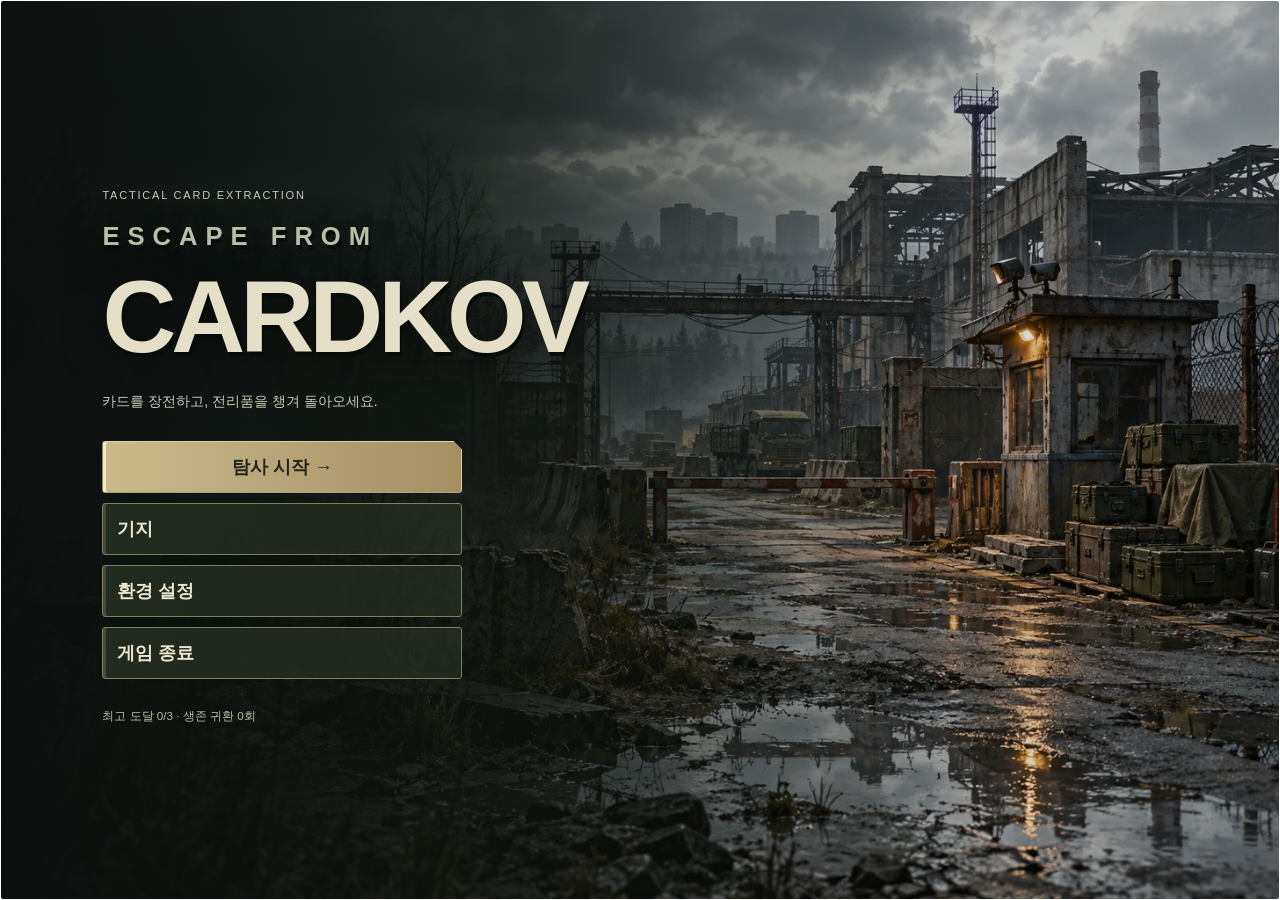
==== commit 1acfd9c2: "Create original military art pack and integrate Cardkov visual assets" ====
--- a/index.html
+++ b/index.html
@@ -6,12 +6,13 @@
   <meta name="apple-mobile-web-app-capable" content="yes">
   <meta name="theme-color" content="#151815">
   <title>Escape from Cardkov — 카드 익스트랙션</title>
-  <link rel="icon" href="data:image/svg+xml,%3Csvg xmlns='http://www.w3.org/2000/svg' viewBox='0 0 40 40'%3E%3Crect width='40' height='40' rx='5' fill='%23fb8149'/%3E%3Cpath d='m11 8 18 24M29 8 11 32' stroke='%23101713' stroke-width='3'/%3E%3C/svg%3E">
-  <link rel="stylesheet" href="style.css?v=8">
-  <link rel="stylesheet" href="battle.css?v=8">
-  <link rel="stylesheet" href="context.css?v=8">
-  <link rel="stylesheet" href="campaign.css?v=8">
-  <link rel="preload" as="image" href="assets/field-plates.svg">
+  <link rel="icon" href="assets/ui/favicon.svg">
+  <link rel="stylesheet" href="style.css?v=9">
+  <link rel="stylesheet" href="battle.css?v=9">
+  <link rel="stylesheet" href="context.css?v=9">
+  <link rel="stylesheet" href="campaign.css?v=9">
+  <link rel="stylesheet" href="asset-theme.css?v=9">
+  <link rel="preload" as="image" href="assets/generated/menu.webp" fetchpriority="high">
 </head>
 <body>
   <svg class="icon-defs" xmlns="http://www.w3.org/2000/svg" aria-hidden="true"><defs>
@@ -31,9 +32,9 @@
   <div id="app">
     <header class="topbar">
       <a class="brand" href="./" aria-label="카드코프 메인메뉴"><span class="brand-mark">Ⅹ</span><span>CARD<span class="brand-light">KOV</span><small>TACTICAL CARD EXTRACTION</small></span></a>
-      <div class="header-divider"></div><span class="build-label">PLAYABLE PROTOTYPE <span>08.00</span></span>
+      <div class="header-divider"></div><span class="build-label">PLAYABLE PROTOTYPE <span>09.00</span></span>
       <nav class="top-actions" aria-label="게임 메뉴">
-        <button id="collection-btn" class="nav-btn" aria-label="카드 보관함" title="카드 보관함"><svg><use href="#i-cards"/></svg><span>보관함</span><span id="collection-count" class="tiny-badge">0</span></button>
+        <button id="collection-btn" class="nav-btn" aria-label="카드 보관함" title="카드 보관함"><svg><use href="assets/ui/field-icons.svg#draw"/></svg><span>보관함</span><span id="collection-count" class="tiny-badge">0</span></button>
         <button id="help-btn" class="nav-btn" aria-label="플레이 가이드" title="플레이 가이드"><span class="help-symbol">?</span><span>도움말</span></button>
         <button id="settings-btn" class="icon-btn" aria-label="환경 설정">⚙</button><span class="action-divider"></span>
         <button id="sound-btn" class="icon-btn" aria-label="사운드 켜기" title="사운드 켜기" aria-pressed="false"><svg><use href="#i-volume"/></svg><span class="mute-slash"></span></button>
@@ -80,29 +81,29 @@
 
       <section class="deck-zone" aria-label="카드 전투 조작">
         <div class="player-status" id="player-status" aria-label="플레이어 상태">
-          <div class="operator"><span class="operator-avatar">⦿</span><div><strong>내 상태 <span>01</span></strong><small id="player-state">출정 대기 중</small></div></div>
+          <div class="operator"><span class="operator-avatar"><img src="assets/generated/operator.webp" alt="" draggable="false"></span><div><strong>내 상태 <span>01</span></strong><small id="player-state">출정 대기 중</small></div></div>
           <div class="player-health" role="button" tabindex="0" data-inspect="health" aria-label="내 체력 상세 보기">
             <div class="health-label"><span class="health-icon" aria-hidden="true">♥</span><span class="resource-name">체력</span><strong><span id="hp-value">80</span><em> / <span id="hp-max">80</span></em></strong></div>
             <div class="health-track" role="progressbar" aria-label="내 체력" aria-valuemin="0" aria-valuemax="80" aria-valuenow="80"><div id="hp-bar"></div></div>
           </div>
-          <div class="armor-label" role="button" tabindex="0" data-inspect="armor" aria-label="내 방어구 상세 보기"><svg><use href="#i-shield"/></svg><span><small>방어구</small><strong>Lv.<b id="armor-value">1</b></strong></span></div>
-          <div class="shield-label" role="button" tabindex="0" data-inspect="shield" aria-label="내 임시 방어 상세 보기"><svg><use href="#i-shield"/></svg><span class="resource-name">방어</span><strong id="shield-value">0</strong></div>
-          <div class="energy-label" role="button" tabindex="0" data-inspect="energy" aria-label="내 에너지 상세 보기"><svg><use href="#i-bolt"/></svg><span class="resource-name">에너지</span><div id="energy-pips"><i></i><i></i><i></i></div><b id="energy-value">3</b></div>
+          <div class="armor-label" role="button" tabindex="0" data-inspect="armor" aria-label="내 방어구 상세 보기"><svg><use href="assets/ui/field-icons.svg#shield"/></svg><span><small>방어구</small><strong>Lv.<b id="armor-value">1</b></strong></span></div>
+          <div class="shield-label" role="button" tabindex="0" data-inspect="shield" aria-label="내 임시 방어 상세 보기"><svg><use href="assets/ui/field-icons.svg#shield"/></svg><span class="resource-name">방어</span><strong id="shield-value">0</strong></div>
+          <div class="energy-label" role="button" tabindex="0" data-inspect="energy" aria-label="내 에너지 상세 보기"><svg><use href="assets/ui/field-icons.svg#energy"/></svg><span class="resource-name">에너지</span><div id="energy-pips"><i></i><i></i><i></i></div><b id="energy-value">3</b></div>
           <div id="player-preview" class="drop-effect-preview hidden" aria-live="off"></div>
           <small id="equipment-summary"></small><div id="status-effects" class="status-effects" role="status" aria-live="off"></div>
         </div>
 
-        <div class="hand-area"><div class="hand-heading"><span>손패 <b id="hand-count">05</b></span><span id="hand-hint">카드를 선택하세요</span><button id="deck-inspect-btn" class="deck-inspect" aria-label="뽑기 더미와 버린 카드 보기"><svg aria-hidden="true"><use href="#i-cards"/></svg><b id="draw-count">7</b><span class="discard-summary"> / <b id="discard-count">0</b></span></button></div><div id="hand" class="hand"></div></div>
+        <div class="hand-area"><div class="hand-heading"><span>손패 <b id="hand-count">05</b></span><span id="hand-hint">카드를 선택하세요</span><button id="deck-inspect-btn" class="deck-inspect" aria-label="뽑기 더미와 버린 카드 보기"><svg aria-hidden="true"><use href="assets/ui/field-icons.svg#draw"/></svg><b id="draw-count">7</b><span class="discard-summary"> / <b id="discard-count">0</b></span></button></div><div id="hand" class="hand"></div></div>
         <div class="turn-controls">
           <div class="turn-label">행동 선택 <strong>턴 <span id="turn-number">01</span></strong></div>
           <div class="action-preview" aria-live="polite"><span class="preview-heading">선택한 대상</span><b id="preview-target">대상을 선택하세요</b><p id="action-preview">카드를 선택하면 효과를 확인할 수 있습니다.</p><small id="preview-cost">에너지 3 / 3</small></div>
           <div class="utility-actions">
-            <button id="bag-btn" class="bag-btn" aria-label="탐사 배낭 열기" title="탐사 배낭"><svg aria-hidden="true"><use href="#i-backpack"/></svg><span>배낭</span><span id="bag-preview" class="drop-effect-preview hidden" aria-live="off"></span></button>
-            <button id="reroll-btn" class="reroll-btn" aria-label="버림 카드 회수 후 손패 다시 뽑기, 턴을 넘깁니다" title="버림 카드 회수 · 턴 종료"><svg aria-hidden="true"><use href="#i-reroll"/></svg><span>리롤<small>턴 넘기고 다시 뽑기</small></span></button>
+            <button id="bag-btn" class="bag-btn" aria-label="탐사 배낭 열기" title="탐사 배낭"><span class="asset-visual bag-illustration" aria-hidden="true"><img class="asset-icon" data-art-image src="assets/generated/items/backpack.webp" alt="" draggable="false"><svg class="asset-fallback"><use href="#i-backpack"/></svg></span><span>배낭</span><span id="bag-preview" class="drop-effect-preview hidden" aria-live="off"></span></button>
+            <button id="reroll-btn" class="reroll-btn" aria-label="버림 카드 회수 후 손패 다시 뽑기, 턴을 넘깁니다" title="버림 카드 회수 · 턴 종료"><svg aria-hidden="true"><use href="assets/ui/field-icons.svg#reroll"/></svg><span>리롤<small>턴 넘기고 다시 뽑기</small></span></button>
           </div>
         <div class="battle-actions">
           <button id="fire-btn" class="fire-action" disabled><svg><use href="#i-crosshair"/></svg><span><strong id="fire-label">카드를 선택하세요</strong><small id="fire-target">대상 선택</small></span><b>사용 ↗</b></button>
-          <button id="extract-menu-btn" class="primary-btn hidden"><svg><use href="#i-exit"/></svg> 철수 / 다음 구역 결정</button>
+          <button id="extract-menu-btn" class="primary-btn hidden"><svg><use href="assets/ui/field-icons.svg#extract"/></svg> 철수 / 다음 구역 결정</button>
         </div>
 
           <button id="end-turn-btn" class="end-turn-btn" disabled><span>턴 종료<small>적 행동 시작</small></span><svg><use href="#i-arrow"/></svg></button>
@@ -119,13 +120,14 @@
   </aside>
   <div id="modal-backdrop" class="modal-backdrop hidden"><section id="modal" class="modal" role="dialog" aria-modal="true" aria-labelledby="modal-title" tabindex="-1"></section></div>
   </div>
-  <script src="scene.js?v=8"></script>
-  <script src="inspect.js?v=8"></script>
-  <script src="drag.js?v=8"></script>
-  <script src="card-model.js?v=8"></script>
-  <script src="combat.js?v=8"></script>
-  <script src="campaign.js?v=8"></script>
-  <script src="screens.js?v=8"></script>
-  <script src="game.js?v=8"></script>
+  <script src="art.js?v=9"></script>
+  <script src="scene.js?v=9"></script>
+  <script src="inspect.js?v=9"></script>
+  <script src="drag.js?v=9"></script>
+  <script src="card-model.js?v=9"></script>
+  <script src="combat.js?v=9"></script>
+  <script src="campaign.js?v=9"></script>
+  <script src="screens.js?v=9"></script>
+  <script src="game.js?v=9"></script>
 </body>
 </html>
--- a/asset-theme.css
+++ b/asset-theme.css
@@ -0,0 +1,497 @@
+/* Original field-kit art direction. Keep mechanics and responsive geometry in the existing sheets. */
+:root {
+  --bg: #10130f;
+  --panel: #20251e;
+  --line: #535847;
+  --text: #eeeada;
+  --muted: #b8baa8;
+  --orange: #d9b778;
+  --green: #bbc898;
+  --red: #e69b82;
+}
+body,
+#app:fullscreen {
+  background: #10130f;
+}
+.topbar {
+  background: #191e17 url("assets/ui/worn-metal.svg") center/384px;
+  border-color: #60614d;
+}
+.brand {
+  color: #e7dfc6;
+}
+.brand-mark {
+  background: url("assets/ui/insignia.svg") center/contain no-repeat;
+  font-size: 0;
+  clip-path: none;
+}
+.nav-btn,
+.icon-btn {
+  color: #d7d8c7;
+}
+.tiny-badge {
+  background: #373c2c;
+  color: #ddd2ad;
+}
+.combat-hud {
+  background: #20261e url("assets/ui/ballistic-nylon.svg");
+  border-color: #6a7057;
+}
+.phase-banner b,
+.mission-panel h2 {
+  color: #e2e7cd;
+}
+.deck-zone {
+  background: linear-gradient(100deg, #151a16a8, #1d2118a1), url("assets/ui/worn-metal.svg") center/384px;
+  border-color: #7d7d5f;
+  box-shadow: 0 -3px 0 #080c09cc, inset 0 1px #d8d0ae19;
+}
+#player-status,
+.enemy-caption,
+.inventory-modal {
+  background-image: linear-gradient(130deg, #283025e8, #131a15f7), url("assets/ui/ballistic-nylon.svg");
+  border-color: #747f61;
+  box-shadow: 2px 3px 0 #080d09cc, inset 0 1px #d6d1ad16;
+}
+#player-status {
+  background-image: url("assets/ui/hud-corners.svg"), linear-gradient(135deg, #283025ee, #131a15f7), url("assets/ui/ballistic-nylon.svg");
+  background-size: 100% 100%, auto, 64px;
+  background-repeat: no-repeat, repeat, repeat;
+}
+.enemy-name,
+.enemy-hp-value {
+  color: #f0e8ce;
+}
+.enemy-hp,
+#player-status .health-track {
+  background: #080d09;
+  border-color: #647252;
+}
+.enemy-hp i,
+.health-track > div {
+  background: linear-gradient(#c1cb96, #889d60);
+}
+.enemy-hp .hp-loss {
+  background: repeating-linear-gradient(120deg, #edbb7e 0 3px, #a46b44 3px 6px);
+}
+.targeted .enemy-caption {
+  border-color: #d7bd7e;
+}
+.enemy-action {
+  border-color: #939e713d;
+}
+.action-countdown b,
+.action-content b {
+  color: #eed49d;
+}
+.enemy-preview,
+.drop-effect-preview,
+.drag-status,
+#campaign-toast,
+.combat-hud .scene-message {
+  background: #242e20f5;
+  border-color: #beab77;
+  color: #f2e4bb;
+}
+.drag-preview .enemy-caption,
+#player-status.drop-hover,
+.bag-btn.drop-hover {
+  background-color: #3c442b;
+  background-image: linear-gradient(135deg, #465035ef, #262f1ef7);
+}
+.inspect-details,
+.inspect-details[data-kind="card"][data-source="selection"] {
+  background: linear-gradient(140deg, #2e3528f7, #161e17fc), url("assets/ui/worn-metal.svg");
+  border-color: #b0a57e;
+  color: #eee7d1;
+}
+.inspect-details [data-inspect-desc],
+.inspect-details[data-kind="card"][data-source="selection"] [data-inspect-desc] {
+  color: #e3e0cd;
+}
+.inspect-details [data-inspect-desc] .detail-value,
+.inspect-details .detail-value {
+  color: #9dc5ed;
+}
+.inspect-details [data-inspect-desc] .detail-bonus,
+.inspect-details .detail-bonus {
+  color: #f0b171;
+}
+.modal,
+.settings-card,
+.forge-preview {
+  background: linear-gradient(140deg, #2a3228f5, #151e18fc), url("assets/ui/worn-metal.svg");
+  border-color: #9c9f7c;
+  box-shadow: 0 20px 80px #0009, inset 0 1px #ded5ad22;
+}
+.modal-backdrop {
+  background: #060b08d9;
+}
+.modal h2,
+.inspect-details h3 {
+  color: #eaddb9;
+}
+.modal-copy,
+.reward-note,
+.loadout-note {
+  color: #cbd1bf;
+}
+/* Field cards retain light paper and high-contrast blue effects. */
+.card[data-rarity],
+.hand .card[data-rarity],
+.drag-ghost .card[data-rarity] {
+  background: #d4cdb5 url("assets/ui/field-paper.svg") center/256px;
+  color: #282e23;
+}
+.card[data-rarity]::before {
+  content: "";
+  position: absolute;
+  inset: 0;
+  z-index: 3;
+  background: var(--asset-frame) center/100% 100% no-repeat;
+  pointer-events: none;
+}
+.card[data-rarity="normal"] { --asset-frame: url("assets/ui/frame-normal.svg"); }
+.card[data-rarity="rare"] { --asset-frame: url("assets/ui/frame-rare.svg"); }
+.card[data-rarity="epic"] { --asset-frame: url("assets/ui/frame-epic.svg"); }
+.card[data-rarity="unique"] { --asset-frame: url("assets/ui/frame-unique.svg"); }
+.card[data-rarity="legendary"] { --asset-frame: url("assets/ui/frame-legendary.svg"); }
+.card[data-rarity="mystic"] { --asset-frame: url("assets/ui/frame-mystic.svg"); }
+.hand .card[data-rarity].selected {
+  background-image: linear-gradient(#eee0b85c, #ead19b45), url("assets/ui/field-paper.svg");
+}
+.card[data-rarity] .card-name {
+  color: #252c22;
+}
+.card[data-rarity] .card-cost b {
+  color: #323b29;
+}
+.card[data-rarity] .card-brief,
+.card[data-rarity] .effect-value {
+  color: #174d83;
+  font-weight: 800;
+}
+.card[data-rarity] .card-risk {
+  color: #8d422c;
+}
+.card[data-rarity] .card-type {
+  background: #f0e8d2e6;
+}
+.card-grip {
+  color: #6d694f;
+  border-color: #80765655;
+  background: #e6dcc233;
+}
+.card-art {
+  overflow: hidden;
+  border-radius: 2px;
+}
+.card-art:before {
+  display: none;
+}
+.card-art img {
+  position: absolute;
+  inset: 0;
+  width: 100%;
+  height: 100%;
+  object-fit: cover;
+  object-position: center;
+  border-radius: inherit;
+  filter: saturate(.78) contrast(1.04);
+  pointer-events: none;
+  -webkit-user-drag: none;
+}
+/* Raster inventory illustrations are contained within the existing icon space. */
+.asset-icon {
+  display: inline-block;
+  width: 44px;
+  height: 32px;
+  flex-shrink: 0;
+  object-fit: contain;
+  object-position: center;
+  vertical-align: middle;
+  pointer-events: none;
+  -webkit-user-drag: none;
+}
+.inventory-tile .asset-icon {
+  align-self: center;
+  width: calc(100% - 6px);
+  height: 34px;
+}
+.equipment-art {
+  max-width: 100%;
+  height: 40px;
+  object-fit: contain;
+  pointer-events: none;
+}
+.bag-btn,
+.reroll-btn,
+.end-turn-btn,
+.deck-inspect,
+#screen-root button,
+.maintenance-controls button,
+.field-offers button,
+.field-sales button {
+  background: linear-gradient(#3c4534e8, #242e22ed), url("assets/ui/ballistic-nylon.svg");
+  border-color: #7b8160;
+  color: #e4e4cc;
+  box-shadow: inset 0 1px #d5d0a61c;
+}
+#screen-root button:hover:not(:disabled),
+.end-turn-btn:hover:not(:disabled),
+.bag-btn:hover,
+.reroll-btn:hover:not(:disabled) {
+  background: #4c573b;
+  border-color: #c5b582;
+}
+.fire-action,
+.primary-btn,
+.menu-buttons .primary-btn {
+  background: linear-gradient(#d0bc8b, #ad9566);
+  color: #20271b;
+  border-color: #e2cf9c;
+  box-shadow: 0 3px 0 #655435, inset 0 1px #f5e9c666;
+}
+.fire-action:disabled {
+  background: #303a2b;
+  color: #bdc4ab;
+  border-color: #646f52;
+}
+.end-turn-btn:disabled {
+  background: #252c21;
+  border-color: #4b563e;
+  color: #98a586;
+}
+.menu-scene {
+  background-image: linear-gradient(90deg, #0b100ef2, #101710b5 38%, #11180e29 78%), url("assets/generated/menu.webp");
+  background-position: center;
+  background-size: cover;
+  background-attachment: scroll;
+}
+.base-scene {
+  background-image: linear-gradient(90deg, #101710e8, #121a13cc 58%, #151d12ad), url("assets/generated/base.webp");
+  background-position: center;
+  background-size: cover;
+  background-attachment: scroll;
+}
+.settings-scene:before {
+  background-image: linear-gradient(#10180fbf, #10180fe6), url("assets/generated/menu.webp");
+}
+.menu-content h1 {
+  color: #e5dfc8;
+  text-shadow: 2px 4px 0 #080c08, 0 10px 40px #0008;
+}
+.menu-content h1 small,
+#screen-root small {
+  color: #babea7;
+}
+#screen-root {
+  background: #111810;
+}
+#screen-root p {
+  color: #c7cdb9;
+}
+.menu-buttons button {
+  background: linear-gradient(90deg, #222c20ed, #293123ab) !important;
+  border-color: #7b8060 !important;
+  color: #ece6cf !important;
+  box-shadow: inset 3px 0 #a09d704d !important;
+}
+.menu-buttons .primary-btn {
+  background: linear-gradient(90deg, #cabb8b, #a38f62) !important;
+  color: #1d271a !important;
+  border-color: #ded1a5 !important;
+  box-shadow: inset 3px 0 #f3e8c0 !important;
+}
+.base-heading,
+.base-tabs {
+  border-color: #7f8566;
+}
+.base-tabs .active {
+  background: #566043 !important;
+  border-color: #c9bd8c !important;
+}
+.storage-panel,
+.quest,
+.upgrade-cards article,
+.shop-offers article,
+.facility-build {
+  background: linear-gradient(#1e291eef, #142016ed), url("assets/ui/ballistic-nylon.svg");
+  border-color: #697658;
+  box-shadow: inset 0 1px #c9c5a112;
+}
+#screen-root .inventory-tile {
+  background: linear-gradient(140deg, #37412fec, #1e2b21ef), url("assets/ui/ballistic-nylon.svg");
+  box-shadow: inset 0 1px #dbd5aa1a, 0 2px 0 #08110880;
+}
+.inventory-tile[data-rank="normal"] {
+  border-color: #9ca38c !important;
+}
+.inventory-tile.chosen {
+  background: #525c3b !important;
+}
+.empty-slot {
+  background: url("assets/ui/slot-corners.svg") center/100% 100% no-repeat, #0a130f55;
+  border: 1px solid #56604566;
+}
+.selection-detail,
+.loot-entry,
+.reward-options button,
+.maintenance-cards button {
+  background: #273622ed;
+  border-color: #7a895e;
+  color: #e9e4c9;
+}
+.selection-detail {
+  border-left-color: #c7b886;
+}
+.map-options button {
+  background: linear-gradient(125deg, #3c4b32, #293923);
+  border-color: #9b9d73;
+}
+.played-cards span:not(:empty),
+#hazard-indicator {
+  background: #1a2519e8;
+  border-color: #899772;
+}
+@media (max-width: 800px) {
+  .menu-scene {
+    background-position: 62% center;
+  }
+  .inventory-tile .asset-icon {
+    height: 28px;
+  }
+  .asset-icon {
+    width: 36px;
+    height: 28px;
+  }
+}
+@media (prefers-reduced-motion: reduce) {
+  .asset-icon,
+  .card-art img {
+    transition: none;
+  }
+}
+/* Shared art wrapper: a vector fallback remains usable if an illustration cannot load. */
+.asset-visual {
+  position: relative;
+  display: inline-flex;
+  align-items: center;
+  justify-content: center;
+  width: 44px;
+  height: 32px;
+  flex: 0 0 auto;
+  vertical-align: middle;
+  pointer-events: none;
+  overflow: hidden;
+}
+.asset-visual .asset-icon {
+  display: block;
+  width: 100%;
+  height: 100%;
+  object-fit: contain;
+}
+.asset-visual .asset-fallback {
+  display: none;
+  width: 70%;
+  height: 70%;
+  color: #c5c2a1;
+}
+.asset-visual.asset-missing .asset-icon {
+  display: none;
+}
+.asset-visual.asset-missing .asset-fallback {
+  display: block;
+}
+.asset-visual .asset-fallback.only-fallback {
+  display: block;
+}
+.card-art .card-illustration {
+  position: absolute;
+  inset: 0;
+  width: 100%;
+  height: 100%;
+}
+.card-art .card-illustration .asset-icon {
+  object-fit: cover;
+}
+.card-art .asset-fallback {
+  color: #655f40;
+}
+.inventory-tile > .asset-visual {
+  align-self: center;
+  width: 100%;
+  height: 34px;
+}
+.asset-visual.equipment-art {
+  width: 100%;
+  height: 40px;
+  max-width: 120px;
+  align-self: flex-start;
+}
+.shop-offers article > .asset-visual {
+  width: 58px;
+  height: 44px;
+}
+.shop-offers article > div {
+  flex: 1;
+  min-width: 0;
+}
+.asset-visual.compact-art {
+  width: 32px;
+  height: 28px;
+  float: left;
+  margin-right: 7px;
+}
+.loot-entry > .asset-visual.compact-art {
+  grid-row: 1 / 3;
+  align-self: center;
+}
+.loot-entry:has(> .asset-visual) {
+  grid-template-columns: 32px minmax(0,1fr) auto;
+}
+.loot-entry:has(> .asset-visual) > strong,
+.loot-entry:has(> .asset-visual) > small {
+  grid-column: 2;
+}
+.loot-entry:has(> .asset-visual) > span:not(.asset-visual) {
+  grid-column: 3;
+}
+.chest-button .asset-visual.chest-art {
+  display: flex;
+  width: 150px;
+  height: 115px;
+  margin-inline: auto;
+}
+.operator-avatar img {
+  width: 100%;
+  height: 100%;
+  object-fit: cover;
+}
+.bag-btn .asset-visual.bag-illustration {
+  width: 36px;
+  height: 32px;
+}
+#world {
+  image-rendering: auto;
+}
+.chest-scene {
+  background-image: linear-gradient(#14201bc4, #111b15ef), url("assets/generated/base.webp");
+}
+.inspect-details .added-value,
+.inspect-details [data-inspect-desc] .added-value {
+  color: #f0b171;
+}
+@media (max-width: 800px) {
+  .inventory-tile > .asset-visual {
+    height: 28px;
+  }
+  .shop-offers article > .asset-visual {
+    width: 40px;
+    height: 32px;
+  }
+  .chest-button .asset-visual.chest-art {
+    width: 95px;
+    height: 70px;
+  }
+}
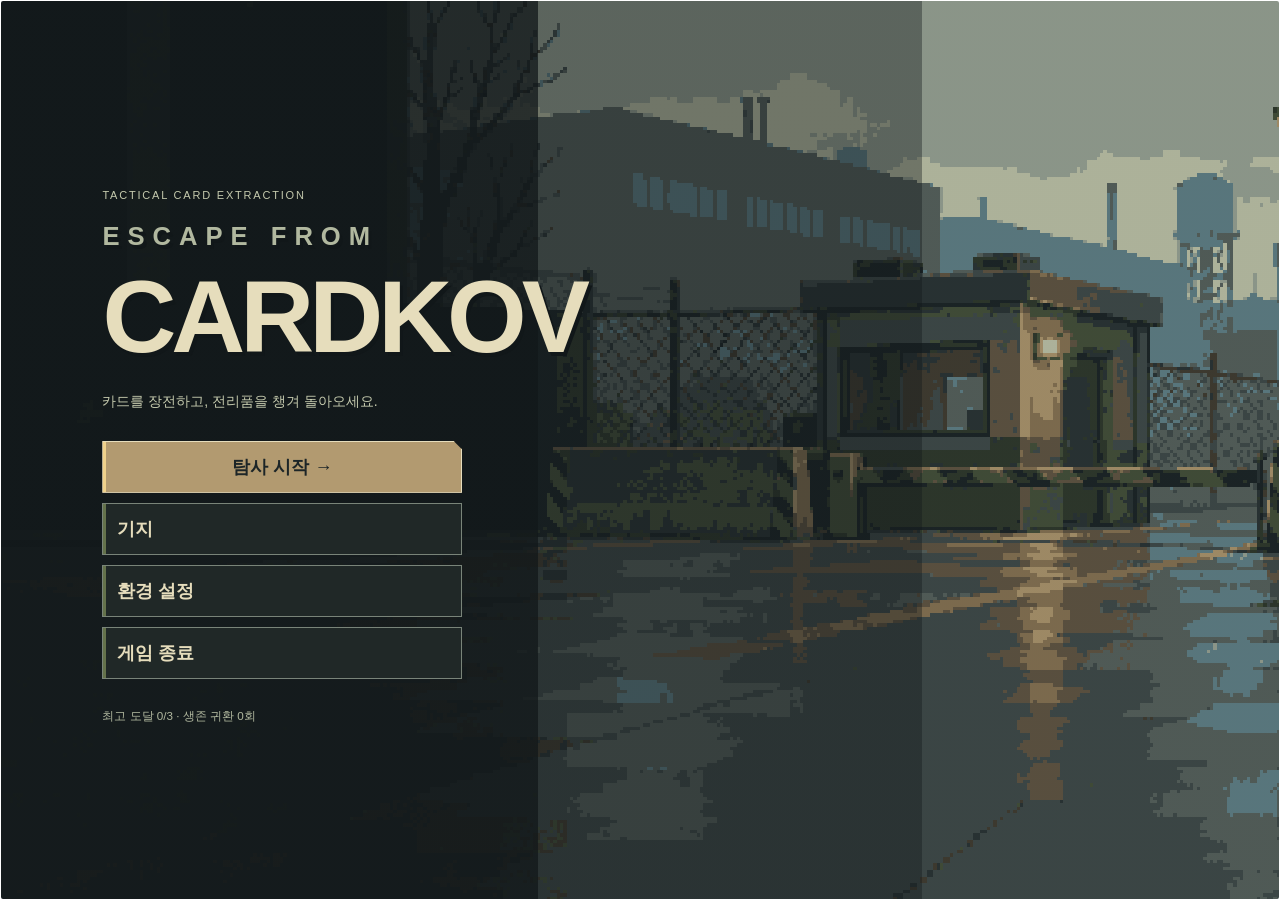
==== commit 952ff41f: "Unify Cardkov visuals with simplified military pixel art" ====
--- a/index.html
+++ b/index.html
@@ -6,13 +6,13 @@
   <meta name="apple-mobile-web-app-capable" content="yes">
   <meta name="theme-color" content="#151815">
   <title>Escape from Cardkov — 카드 익스트랙션</title>
-  <link rel="icon" href="assets/ui/favicon.svg">
-  <link rel="stylesheet" href="style.css?v=9">
-  <link rel="stylesheet" href="battle.css?v=9">
-  <link rel="stylesheet" href="context.css?v=9">
-  <link rel="stylesheet" href="campaign.css?v=9">
-  <link rel="stylesheet" href="asset-theme.css?v=9">
-  <link rel="preload" as="image" href="assets/generated/menu.webp" fetchpriority="high">
+  <link rel="icon" href="assets/ui/favicon.svg?v=10">
+  <link rel="stylesheet" href="style.css?v=10">
+  <link rel="stylesheet" href="battle.css?v=10">
+  <link rel="stylesheet" href="context.css?v=10">
+  <link rel="stylesheet" href="campaign.css?v=10">
+  <link rel="stylesheet" href="asset-theme.css?v=10">
+  <link rel="preload" as="image" href="assets/pixel/menu.png?v=10" fetchpriority="high">
 </head>
 <body>
   <svg class="icon-defs" xmlns="http://www.w3.org/2000/svg" aria-hidden="true"><defs>
@@ -32,9 +32,9 @@
   <div id="app">
     <header class="topbar">
       <a class="brand" href="./" aria-label="카드코프 메인메뉴"><span class="brand-mark">Ⅹ</span><span>CARD<span class="brand-light">KOV</span><small>TACTICAL CARD EXTRACTION</small></span></a>
-      <div class="header-divider"></div><span class="build-label">PLAYABLE PROTOTYPE <span>09.00</span></span>
+      <div class="header-divider"></div><span class="build-label">PLAYABLE PROTOTYPE <span>10.00</span></span>
       <nav class="top-actions" aria-label="게임 메뉴">
-        <button id="collection-btn" class="nav-btn" aria-label="카드 보관함" title="카드 보관함"><svg><use href="assets/ui/field-icons.svg#draw"/></svg><span>보관함</span><span id="collection-count" class="tiny-badge">0</span></button>
+        <button id="collection-btn" class="nav-btn" aria-label="카드 보관함" title="카드 보관함"><svg><use href="assets/ui/field-icons.svg?v=10#draw"/></svg><span>보관함</span><span id="collection-count" class="tiny-badge">0</span></button>
         <button id="help-btn" class="nav-btn" aria-label="플레이 가이드" title="플레이 가이드"><span class="help-symbol">?</span><span>도움말</span></button>
         <button id="settings-btn" class="icon-btn" aria-label="환경 설정">⚙</button><span class="action-divider"></span>
         <button id="sound-btn" class="icon-btn" aria-label="사운드 켜기" title="사운드 켜기" aria-pressed="false"><svg><use href="#i-volume"/></svg><span class="mute-slash"></span></button>
@@ -58,7 +58,6 @@
         <div class="enemy-intent hidden" id="enemy-intent" role="button" tabindex="0" aria-label="턴 종료 시 예상 피해 상세 보기"><span class="enemy-indicator"></span><div><small>턴 종료 시 적 공격</small><strong id="intent-text">6</strong><span id="incoming-health" class="incoming-health">예상 체력 감소 6</span></div></div>
         <div id="phase-banner" class="phase-banner hidden"><span class="phase-dot"></span><b id="phase-label">당신의 턴</b><span id="phase-description">시간 제한 없음 · 카드와 대상을 선택하세요</span></div>
 
-        <div id="scene-message" class="scene-message" role="status" aria-live="polite"></div>
       </section>
 
       <section class="viewport" id="viewport" aria-label="고정 시점 카드 전투 무대">
@@ -75,35 +74,36 @@
         </div>
         <div class="sector-stamp" id="sector-stamp"><span>THE PERIMETER</span><strong>폐쇄구역 <em>07</em></strong><small>YOUR HAND IS YOUR WEAPON.</small></div>
         <div id="enemy-targets" class="enemy-targets hidden" role="group" aria-label="전투 대상 선택"></div>
+        <div id="scene-message" class="scene-message" role="status" aria-live="polite"></div>
 
         <div class="played-cards" aria-live="polite"><span id="last-player-card"></span><span id="last-enemy-card"></span></div><span id="hazard-indicator"></span><div id="damage-flash" class="damage-flash"></div>
       </section>
 
       <section class="deck-zone" aria-label="카드 전투 조작">
         <div class="player-status" id="player-status" aria-label="플레이어 상태">
-          <div class="operator"><span class="operator-avatar"><img src="assets/generated/operator.webp" alt="" draggable="false"></span><div><strong>내 상태 <span>01</span></strong><small id="player-state">출정 대기 중</small></div></div>
+          <div class="operator"><span class="operator-avatar"><img src="assets/pixel/operator.png?v=10" alt="" draggable="false"></span><div><strong>내 상태 <span>01</span></strong><small id="player-state">출정 대기 중</small></div></div>
           <div class="player-health" role="button" tabindex="0" data-inspect="health" aria-label="내 체력 상세 보기">
             <div class="health-label"><span class="health-icon" aria-hidden="true">♥</span><span class="resource-name">체력</span><strong><span id="hp-value">80</span><em> / <span id="hp-max">80</span></em></strong></div>
             <div class="health-track" role="progressbar" aria-label="내 체력" aria-valuemin="0" aria-valuemax="80" aria-valuenow="80"><div id="hp-bar"></div></div>
           </div>
-          <div class="armor-label" role="button" tabindex="0" data-inspect="armor" aria-label="내 방어구 상세 보기"><svg><use href="assets/ui/field-icons.svg#shield"/></svg><span><small>방어구</small><strong>Lv.<b id="armor-value">1</b></strong></span></div>
-          <div class="shield-label" role="button" tabindex="0" data-inspect="shield" aria-label="내 임시 방어 상세 보기"><svg><use href="assets/ui/field-icons.svg#shield"/></svg><span class="resource-name">방어</span><strong id="shield-value">0</strong></div>
-          <div class="energy-label" role="button" tabindex="0" data-inspect="energy" aria-label="내 에너지 상세 보기"><svg><use href="assets/ui/field-icons.svg#energy"/></svg><span class="resource-name">에너지</span><div id="energy-pips"><i></i><i></i><i></i></div><b id="energy-value">3</b></div>
+          <div class="armor-label" role="button" tabindex="0" data-inspect="armor" aria-label="내 방어구 상세 보기"><svg><use href="assets/ui/field-icons.svg?v=10#shield"/></svg><span><small>방어구</small><strong>Lv.<b id="armor-value">1</b></strong></span></div>
+          <div class="shield-label" role="button" tabindex="0" data-inspect="shield" aria-label="내 임시 방어 상세 보기"><svg><use href="assets/ui/field-icons.svg?v=10#shield"/></svg><span class="resource-name">방어</span><strong id="shield-value">0</strong></div>
+          <div class="energy-label" role="button" tabindex="0" data-inspect="energy" aria-label="내 에너지 상세 보기"><svg><use href="assets/ui/field-icons.svg?v=10#energy"/></svg><span class="resource-name">에너지</span><div id="energy-pips"><i></i><i></i><i></i></div><b id="energy-value">3</b></div>
           <div id="player-preview" class="drop-effect-preview hidden" aria-live="off"></div>
           <small id="equipment-summary"></small><div id="status-effects" class="status-effects" role="status" aria-live="off"></div>
         </div>
 
-        <div class="hand-area"><div class="hand-heading"><span>손패 <b id="hand-count">05</b></span><span id="hand-hint">카드를 선택하세요</span><button id="deck-inspect-btn" class="deck-inspect" aria-label="뽑기 더미와 버린 카드 보기"><svg aria-hidden="true"><use href="assets/ui/field-icons.svg#draw"/></svg><b id="draw-count">7</b><span class="discard-summary"> / <b id="discard-count">0</b></span></button></div><div id="hand" class="hand"></div></div>
+        <div class="hand-area"><div class="hand-heading"><span>손패 <b id="hand-count">05</b></span><span id="hand-hint">카드를 선택하세요</span><button id="deck-inspect-btn" class="deck-inspect" aria-label="뽑기 더미와 버린 카드 보기"><svg aria-hidden="true"><use href="assets/ui/field-icons.svg?v=10#draw"/></svg><b id="draw-count">7</b><span class="discard-summary"> / <b id="discard-count">0</b></span></button></div><div id="hand" class="hand"></div></div>
         <div class="turn-controls">
           <div class="turn-label">행동 선택 <strong>턴 <span id="turn-number">01</span></strong></div>
           <div class="action-preview" aria-live="polite"><span class="preview-heading">선택한 대상</span><b id="preview-target">대상을 선택하세요</b><p id="action-preview">카드를 선택하면 효과를 확인할 수 있습니다.</p><small id="preview-cost">에너지 3 / 3</small></div>
           <div class="utility-actions">
-            <button id="bag-btn" class="bag-btn" aria-label="탐사 배낭 열기" title="탐사 배낭"><span class="asset-visual bag-illustration" aria-hidden="true"><img class="asset-icon" data-art-image src="assets/generated/items/backpack.webp" alt="" draggable="false"><svg class="asset-fallback"><use href="#i-backpack"/></svg></span><span>배낭</span><span id="bag-preview" class="drop-effect-preview hidden" aria-live="off"></span></button>
-            <button id="reroll-btn" class="reroll-btn" aria-label="버림 카드 회수 후 손패 다시 뽑기, 턴을 넘깁니다" title="버림 카드 회수 · 턴 종료"><svg aria-hidden="true"><use href="assets/ui/field-icons.svg#reroll"/></svg><span>리롤<small>턴 넘기고 다시 뽑기</small></span></button>
+            <button id="bag-btn" class="bag-btn" aria-label="탐사 배낭 열기" title="탐사 배낭"><span class="asset-visual bag-illustration" aria-hidden="true"><img class="asset-icon" data-art-image src="assets/pixel/items/backpack.png?v=10" alt="" draggable="false"><svg class="asset-fallback"><use href="#i-backpack"/></svg></span><span>배낭</span><span id="bag-preview" class="drop-effect-preview hidden" aria-live="off"></span></button>
+            <button id="reroll-btn" class="reroll-btn" aria-label="버림 카드 회수 후 손패 다시 뽑기, 턴을 넘깁니다" title="버림 카드 회수 · 턴 종료"><svg aria-hidden="true"><use href="assets/ui/field-icons.svg?v=10#reroll"/></svg><span>리롤<small>턴 넘기고 다시 뽑기</small></span></button>
           </div>
         <div class="battle-actions">
           <button id="fire-btn" class="fire-action" disabled><svg><use href="#i-crosshair"/></svg><span><strong id="fire-label">카드를 선택하세요</strong><small id="fire-target">대상 선택</small></span><b>사용 ↗</b></button>
-          <button id="extract-menu-btn" class="primary-btn hidden"><svg><use href="assets/ui/field-icons.svg#extract"/></svg> 철수 / 다음 구역 결정</button>
+          <button id="extract-menu-btn" class="primary-btn hidden"><svg><use href="assets/ui/field-icons.svg?v=10#extract"/></svg> 철수 / 다음 구역 결정</button>
         </div>
 
           <button id="end-turn-btn" class="end-turn-btn" disabled><span>턴 종료<small>적 행동 시작</small></span><svg><use href="#i-arrow"/></svg></button>
@@ -120,14 +120,14 @@
   </aside>
   <div id="modal-backdrop" class="modal-backdrop hidden"><section id="modal" class="modal" role="dialog" aria-modal="true" aria-labelledby="modal-title" tabindex="-1"></section></div>
   </div>
-  <script src="art.js?v=9"></script>
-  <script src="scene.js?v=9"></script>
-  <script src="inspect.js?v=9"></script>
-  <script src="drag.js?v=9"></script>
-  <script src="card-model.js?v=9"></script>
-  <script src="combat.js?v=9"></script>
-  <script src="campaign.js?v=9"></script>
-  <script src="screens.js?v=9"></script>
-  <script src="game.js?v=9"></script>
+  <script src="art.js?v=10"></script>
+  <script src="scene.js?v=10"></script>
+  <script src="inspect.js?v=10"></script>
+  <script src="drag.js?v=10"></script>
+  <script src="card-model.js?v=10"></script>
+  <script src="combat.js?v=10"></script>
+  <script src="campaign.js?v=10"></script>
+  <script src="screens.js?v=10"></script>
+  <script src="game.js?v=10"></script>
 </body>
 </html>
--- a/asset-theme.css
+++ b/asset-theme.css
@@ -1,229 +1,98 @@
-/* Original field-kit art direction. Keep mechanics and responsive geometry in the existing sheets. */
+/* Cardkov pixel field kit: three-tone surfaces, angular hardware, crisp normal text. */
 :root {
-  --bg: #10130f;
-  --panel: #20251e;
-  --line: #535847;
-  --text: #eeeada;
-  --muted: #b8baa8;
-  --orange: #d9b778;
-  --green: #bbc898;
-  --red: #e69b82;
+  --bg: #111719;
+  --panel: #202827;
+  --line: #59645f;
+  --text: #e6ddbc;
+  --muted: #a8b09c;
+  --orange: #d69a58;
+  --green: #b1b87c;
+  --red: #d68c72;
 }
 body,
-#app:fullscreen {
-  background: #10130f;
-}
-.topbar {
-  background: #191e17 url("assets/ui/worn-metal.svg") center/384px;
-  border-color: #60614d;
-}
-.brand {
-  color: #e7dfc6;
-}
-.brand-mark {
-  background: url("assets/ui/insignia.svg") center/contain no-repeat;
-  font-size: 0;
-  clip-path: none;
-}
+#app:fullscreen { background: #111719; }
+.topbar { background: #1c2527; border-color: #59645f; }
+.brand { color: #e6ddbc; }
+.brand-mark { background: url("assets/ui/insignia.svg?v=10") center/contain no-repeat; font-size: 0; clip-path: none; image-rendering: pixelated; }
 .nav-btn,
-.icon-btn {
-  color: #d7d8c7;
-}
-.tiny-badge {
-  background: #373c2c;
-  color: #ddd2ad;
-}
-.combat-hud {
-  background: #20261e url("assets/ui/ballistic-nylon.svg");
-  border-color: #6a7057;
-}
+.icon-btn { color: #c4c9ad; }
+.tiny-badge { background: #303a2d; color: #e6ddbc; }
+.combat-hud { background: #202827; border-color: #64724b; }
 .phase-banner b,
-.mission-panel h2 {
-  color: #e2e7cd;
-}
-.deck-zone {
-  background: linear-gradient(100deg, #151a16a8, #1d2118a1), url("assets/ui/worn-metal.svg") center/384px;
-  border-color: #7d7d5f;
-  box-shadow: 0 -3px 0 #080c09cc, inset 0 1px #d8d0ae19;
-}
+.mission-panel h2 { color: #e6ddbc; }
+.deck-zone { background: #1c2527; border-color: #798479; box-shadow: 0 -3px 0 #111719; }
 #player-status,
 .enemy-caption,
-.inventory-modal {
-  background-image: linear-gradient(130deg, #283025e8, #131a15f7), url("assets/ui/ballistic-nylon.svg");
-  border-color: #747f61;
-  box-shadow: 2px 3px 0 #080d09cc, inset 0 1px #d6d1ad16;
-}
-#player-status {
-  background-image: url("assets/ui/hud-corners.svg"), linear-gradient(135deg, #283025ee, #131a15f7), url("assets/ui/ballistic-nylon.svg");
-  background-size: 100% 100%, auto, 64px;
-  background-repeat: no-repeat, repeat, repeat;
-}
+.inventory-modal { background: #202827; border-color: #798479; box-shadow: 2px 3px 0 #111719; }
+#player-status { background-image: url("assets/ui/hud-corners.svg?v=10"); background-size: 100% 100%; background-repeat: no-repeat; }
 .enemy-name,
-.enemy-hp-value {
-  color: #f0e8ce;
-}
+.enemy-hp-value { color: #e6ddbc; }
 .enemy-hp,
-#player-status .health-track {
-  background: #080d09;
-  border-color: #647252;
-}
+#player-status .health-track { background: #111719; border-color: #59645f; }
 .enemy-hp i,
-.health-track > div {
-  background: linear-gradient(#c1cb96, #889d60);
-}
-.enemy-hp .hp-loss {
-  background: repeating-linear-gradient(120deg, #edbb7e 0 3px, #a46b44 3px 6px);
-}
-.targeted .enemy-caption {
-  border-color: #d7bd7e;
-}
-.enemy-action {
-  border-color: #939e713d;
-}
+.health-track > div { background: #b1b87c; }
+.enemy-hp .hp-loss { background: #d69a58; }
+.targeted .enemy-caption { border-color: #efd18b; }
+.enemy-action { border-color: #59645f; }
 .action-countdown b,
-.action-content b {
-  color: #eed49d;
-}
+.action-content b { color: #efd18b; }
 .enemy-preview,
 .drop-effect-preview,
 .drag-status,
 #campaign-toast,
-.combat-hud .scene-message {
-  background: #242e20f5;
-  border-color: #beab77;
-  color: #f2e4bb;
-}
+.combat-hud .scene-message { background: #303a2d; border-color: #b29a70; color: #e6ddbc; box-shadow: 2px 3px 0 #111719; }
 .drag-preview .enemy-caption,
 #player-status.drop-hover,
-.bag-btn.drop-hover {
-  background-color: #3c442b;
-  background-image: linear-gradient(135deg, #465035ef, #262f1ef7);
-}
+.bag-btn.drop-hover { background: #46523b; background-image: none; }
 .inspect-details,
-.inspect-details[data-kind="card"][data-source="selection"] {
-  background: linear-gradient(140deg, #2e3528f7, #161e17fc), url("assets/ui/worn-metal.svg");
-  border-color: #b0a57e;
-  color: #eee7d1;
-}
+.inspect-details[data-kind="card"][data-source="selection"] { background: #202827; border-color: #b29a70; color: #e6ddbc; box-shadow: 3px 4px 0 #111719; }
 .inspect-details [data-inspect-desc],
-.inspect-details[data-kind="card"][data-source="selection"] [data-inspect-desc] {
-  color: #e3e0cd;
-}
+.inspect-details[data-kind="card"][data-source="selection"] [data-inspect-desc] { color: #e6ddbc; }
 .inspect-details [data-inspect-desc] .detail-value,
-.inspect-details .detail-value {
-  color: #9dc5ed;
-}
+.inspect-details .detail-value { color: #a6c7e3; }
 .inspect-details [data-inspect-desc] .detail-bonus,
-.inspect-details .detail-bonus {
-  color: #f0b171;
-}
+.inspect-details .detail-bonus,
+.inspect-details .added-value,
+.inspect-details [data-inspect-desc] .added-value { color: #efb375; }
 .modal,
 .settings-card,
-.forge-preview {
-  background: linear-gradient(140deg, #2a3228f5, #151e18fc), url("assets/ui/worn-metal.svg");
-  border-color: #9c9f7c;
-  box-shadow: 0 20px 80px #0009, inset 0 1px #ded5ad22;
-}
-.modal-backdrop {
-  background: #060b08d9;
-}
+.forge-preview { background: #202827; border-color: #798479; box-shadow: 4px 6px 0 #111719; }
+.modal-backdrop { background: #111719cc; backdrop-filter: none; }
 .modal h2,
-.inspect-details h3 {
-  color: #eaddb9;
-}
+.inspect-details h3 { color: #e6ddbc; }
 .modal-copy,
 .reward-note,
-.loadout-note {
-  color: #cbd1bf;
-}
-/* Field cards retain light paper and high-contrast blue effects. */
+.loadout-note { color: #c4c9ad; }
+/* Paper is quiet and flat so effect values keep their full contrast. */
 .card[data-rarity],
 .hand .card[data-rarity],
-.drag-ghost .card[data-rarity] {
-  background: #d4cdb5 url("assets/ui/field-paper.svg") center/256px;
-  color: #282e23;
-}
-.card[data-rarity]::before {
-  content: "";
-  position: absolute;
-  inset: 0;
-  z-index: 3;
-  background: var(--asset-frame) center/100% 100% no-repeat;
-  pointer-events: none;
-}
-.card[data-rarity="normal"] { --asset-frame: url("assets/ui/frame-normal.svg"); }
-.card[data-rarity="rare"] { --asset-frame: url("assets/ui/frame-rare.svg"); }
-.card[data-rarity="epic"] { --asset-frame: url("assets/ui/frame-epic.svg"); }
-.card[data-rarity="unique"] { --asset-frame: url("assets/ui/frame-unique.svg"); }
-.card[data-rarity="legendary"] { --asset-frame: url("assets/ui/frame-legendary.svg"); }
-.card[data-rarity="mystic"] { --asset-frame: url("assets/ui/frame-mystic.svg"); }
-.hand .card[data-rarity].selected {
-  background-image: linear-gradient(#eee0b85c, #ead19b45), url("assets/ui/field-paper.svg");
-}
-.card[data-rarity] .card-name {
-  color: #252c22;
-}
-.card[data-rarity] .card-cost b {
-  color: #323b29;
-}
+.drag-ghost .card[data-rarity] { background: #d2cbb2 url("assets/ui/field-paper.svg?v=10") center/96px; color: #2b3536; box-shadow: 3px 4px 0 #433e32; }
+.card[data-rarity] { --rarity-dark: #46514d; --rarity-mid: #8d9b8e; --rarity-light: #d5dbc4; }
+.card[data-rarity="normal"] { --asset-frame: url("assets/ui/frame-normal.svg?v=10"); }
+.card[data-rarity="rare"] { --asset-frame: url("assets/ui/frame-rare.svg?v=10"); --rarity-dark: #254c34; --rarity-mid: #4a9a5a; --rarity-light: #bdd59c; }
+.card[data-rarity="epic"] { --asset-frame: url("assets/ui/frame-epic.svg?v=10"); --rarity-dark: #29446c; --rarity-mid: #5285bf; --rarity-light: #becfe1; }
+.card[data-rarity="unique"] { --asset-frame: url("assets/ui/frame-unique.svg?v=10"); --rarity-dark: #4f3467; --rarity-mid: #9770b5; --rarity-light: #d8b9e1; }
+.card[data-rarity="legendary"] { --asset-frame: url("assets/ui/frame-legendary.svg?v=10"); --rarity-dark: #6d542b; --rarity-mid: #c7a24c; --rarity-light: #eddaa0; }
+.card[data-rarity="mystic"] { --asset-frame: url("assets/ui/frame-mystic.svg?v=10"); --rarity-dark: #6d3032; --rarity-mid: #bd5953; --rarity-light: #e6b59d; }
+.card[data-rarity]::before { content: ""; position: absolute; inset: 0; z-index: 3; background: var(--asset-frame) center/100% 100% no-repeat; pointer-events: none; image-rendering: pixelated; }
+.card[data-rarity]::after { background-image: linear-gradient(135deg, var(--rarity-light) 0% 24%, var(--rarity-mid) 24% 64%, var(--rarity-dark) 64% 100%); border-radius: 0; }
+.hand .card { transform: none; }
+.hand .card[data-rarity].selected,
+.hand .card[data-rarity]:hover:not(:disabled) { background: #e6ddbc url("assets/ui/field-paper.svg?v=10") center/96px; box-shadow: 0 0 0 1px var(--rarity-mid), 3px 5px 0 var(--rarity-dark); }
+.card[data-rarity] .card-name { color: #252d28; }
+.card[data-rarity] .card-cost { background: #e6ddbc; border-color: #8b7655; }
+.card[data-rarity] .card-cost b { color: #303a2d; }
 .card[data-rarity] .card-brief,
-.card[data-rarity] .effect-value {
-  color: #174d83;
-  font-weight: 800;
-}
-.card[data-rarity] .card-risk {
-  color: #8d422c;
-}
-.card[data-rarity] .card-type {
-  background: #f0e8d2e6;
-}
-.card-grip {
-  color: #6d694f;
-  border-color: #80765655;
-  background: #e6dcc233;
-}
-.card-art {
-  overflow: hidden;
-  border-radius: 2px;
-}
-.card-art:before {
-  display: none;
-}
-.card-art img {
-  position: absolute;
-  inset: 0;
-  width: 100%;
-  height: 100%;
-  object-fit: cover;
-  object-position: center;
-  border-radius: inherit;
-  filter: saturate(.78) contrast(1.04);
-  pointer-events: none;
-  -webkit-user-drag: none;
-}
-/* Raster inventory illustrations are contained within the existing icon space. */
-.asset-icon {
-  display: inline-block;
-  width: 44px;
-  height: 32px;
-  flex-shrink: 0;
-  object-fit: contain;
-  object-position: center;
-  vertical-align: middle;
-  pointer-events: none;
-  -webkit-user-drag: none;
-}
-.inventory-tile .asset-icon {
-  align-self: center;
-  width: calc(100% - 6px);
-  height: 34px;
-}
-.equipment-art {
-  max-width: 100%;
-  height: 40px;
-  object-fit: contain;
-  pointer-events: none;
-}
+.card[data-rarity] .effect-value { color: #174d83; font-weight: 800; }
+.card[data-rarity] .card-risk { color: #8d422c; }
+.card[data-rarity] .card-type { background: #e6ddbc; }
+.card-grip { color: #635744; border-color: #8b7655; background: #d2cbb2; }
+.card-art { overflow: hidden; border-radius: 0; }
+.card-art:before { display: none; }
+.card-art img { position: absolute; inset: 0; width: 100%; height: 100%; object-fit: cover; object-position: center; border-radius: 0; filter: none; pointer-events: none; -webkit-user-drag: none; image-rendering: pixelated; }
+.asset-icon { display: inline-block; width: 32px; height: 32px; flex-shrink: 0; object-fit: contain; object-position: center; vertical-align: middle; pointer-events: none; -webkit-user-drag: none; image-rendering: pixelated; }
+.inventory-tile .asset-icon { align-self: center; width: 32px; height: 32px; }
+.equipment-art { max-width: 100%; height: 40px; object-fit: contain; pointer-events: none; }
 .bag-btn,
 .reroll-btn,
 .end-turn-btn,
@@ -231,267 +100,118 @@
 #screen-root button,
 .maintenance-controls button,
 .field-offers button,
-.field-sales button {
-  background: linear-gradient(#3c4534e8, #242e22ed), url("assets/ui/ballistic-nylon.svg");
-  border-color: #7b8160;
-  color: #e4e4cc;
-  box-shadow: inset 0 1px #d5d0a61c;
-}
+.field-sales button { background: #303a2d; border-color: #798479; color: #e6ddbc; box-shadow: inset 0 2px #59645f, inset 0 -2px #1c2527; }
 #screen-root button:hover:not(:disabled),
 .end-turn-btn:hover:not(:disabled),
 .bag-btn:hover,
-.reroll-btn:hover:not(:disabled) {
-  background: #4c573b;
-  border-color: #c5b582;
-}
+.reroll-btn:hover:not(:disabled) { background: #46523b; border-color: #b1b87c; }
 .fire-action,
 .primary-btn,
-.menu-buttons .primary-btn {
-  background: linear-gradient(#d0bc8b, #ad9566);
-  color: #20271b;
-  border-color: #e2cf9c;
-  box-shadow: 0 3px 0 #655435, inset 0 1px #f5e9c666;
-}
-.fire-action:disabled {
-  background: #303a2b;
-  color: #bdc4ab;
-  border-color: #646f52;
-}
-.end-turn-btn:disabled {
-  background: #252c21;
-  border-color: #4b563e;
-  color: #98a586;
-}
-.menu-scene {
-  background-image: linear-gradient(90deg, #0b100ef2, #101710b5 38%, #11180e29 78%), url("assets/generated/menu.webp");
-  background-position: center;
-  background-size: cover;
-  background-attachment: scroll;
-}
-.base-scene {
-  background-image: linear-gradient(90deg, #101710e8, #121a13cc 58%, #151d12ad), url("assets/generated/base.webp");
-  background-position: center;
-  background-size: cover;
-  background-attachment: scroll;
-}
-.settings-scene:before {
-  background-image: linear-gradient(#10180fbf, #10180fe6), url("assets/generated/menu.webp");
-}
-.menu-content h1 {
-  color: #e5dfc8;
-  text-shadow: 2px 4px 0 #080c08, 0 10px 40px #0008;
-}
+.menu-buttons .primary-btn { background: #b29a70; color: #1c2527; border-color: #e6ddbc; box-shadow: inset 0 2px #efd18b, 0 3px 0 #635744; }
+.fire-action:disabled { background: #303a2d; color: #a8b09c; border-color: #59645f; box-shadow: none; }
+.end-turn-btn:disabled { background: #1c2527; border-color: #414c4b; color: #798479; box-shadow: none; }
+.menu-scene { background-image: linear-gradient(90deg, #111719dd 0% 42%, #11171977 42% 72%, #11171922 72% 100%), url("assets/pixel/menu.png?v=10"); background-position: center; background-size: cover; background-attachment: scroll; image-rendering: pixelated; }
+.base-scene { background-image: linear-gradient(#111719cc 0% 100%), url("assets/pixel/base.png?v=10"); background-position: center; background-size: cover; background-attachment: scroll; image-rendering: pixelated; }
+.settings-scene:before { background-image: linear-gradient(#111719cc 0% 100%), url("assets/pixel/menu.png?v=10"); filter: none; image-rendering: pixelated; }
+.menu-content h1 { color: #e6ddbc; text-shadow: 3px 4px 0 #111719; }
 .menu-content h1 small,
-#screen-root small {
-  color: #babea7;
-}
-#screen-root {
-  background: #111810;
-}
-#screen-root p {
-  color: #c7cdb9;
-}
-.menu-buttons button {
-  background: linear-gradient(90deg, #222c20ed, #293123ab) !important;
-  border-color: #7b8060 !important;
-  color: #ece6cf !important;
-  box-shadow: inset 3px 0 #a09d704d !important;
-}
-.menu-buttons .primary-btn {
-  background: linear-gradient(90deg, #cabb8b, #a38f62) !important;
-  color: #1d271a !important;
-  border-color: #ded1a5 !important;
-  box-shadow: inset 3px 0 #f3e8c0 !important;
-}
+#screen-root small { color: #b1b89f; }
+#screen-root { background: #111719; }
+#screen-root p { color: #c4c9ad; }
+.menu-buttons button { background: #202827 !important; border-color: #798479 !important; color: #e6ddbc !important; box-shadow: inset 3px 0 #64724b !important; }
+.menu-buttons .primary-btn { background: #b29a70 !important; color: #1c2527 !important; border-color: #e6ddbc !important; box-shadow: inset 3px 0 #efd18b !important; }
 .base-heading,
-.base-tabs {
-  border-color: #7f8566;
-}
-.base-tabs .active {
-  background: #566043 !important;
-  border-color: #c9bd8c !important;
-}
+.base-tabs { border-color: #59645f; }
+.base-tabs .active { background: #46523b !important; border-color: #b1b87c !important; }
 .storage-panel,
 .quest,
 .upgrade-cards article,
 .shop-offers article,
-.facility-build {
-  background: linear-gradient(#1e291eef, #142016ed), url("assets/ui/ballistic-nylon.svg");
-  border-color: #697658;
-  box-shadow: inset 0 1px #c9c5a112;
-}
-#screen-root .inventory-tile {
-  background: linear-gradient(140deg, #37412fec, #1e2b21ef), url("assets/ui/ballistic-nylon.svg");
-  box-shadow: inset 0 1px #dbd5aa1a, 0 2px 0 #08110880;
-}
-.inventory-tile[data-rank="normal"] {
-  border-color: #9ca38c !important;
-}
-.inventory-tile.chosen {
-  background: #525c3b !important;
-}
-.empty-slot {
-  background: url("assets/ui/slot-corners.svg") center/100% 100% no-repeat, #0a130f55;
-  border: 1px solid #56604566;
-}
+.facility-build { background: #202827; border-color: #59645f; box-shadow: inset 0 2px #2b3536; }
+#screen-root .inventory-tile { background: #303a2d; box-shadow: inset 0 2px #46523b, 0 2px 0 #111719; }
+.inventory-tile[data-rank="normal"] { border-color: #8d9b8e !important; }
+.inventory-tile.chosen { background: #46523b !important; }
+.empty-slot { background: url("assets/ui/slot-corners.svg?v=10") center/100% 100% no-repeat, #18211f; border: 1px solid #303a2d; image-rendering: pixelated; }
 .selection-detail,
 .loot-entry,
 .reward-options button,
-.maintenance-cards button {
-  background: #273622ed;
-  border-color: #7a895e;
-  color: #e9e4c9;
+.maintenance-cards button { background: #303a2d; border-color: #64724b; color: #e6ddbc; }
+.selection-detail { border-left-color: #b29a70; }
+.map-options button,
+.route-card,
+.route-card.supply { background: #303a2d; border-color: #798479; }
+.played-cards span:not(:empty),
+#hazard-indicator { background: #202827; border-color: #64724b; }
+/* Shared decorative image wrapper, including an angular SVG failure fallback. */
+.asset-visual { position: relative; display: inline-flex; align-items: center; justify-content: center; width: 44px; height: 32px; flex: 0 0 auto; vertical-align: middle; pointer-events: none; overflow: hidden; }
+.asset-visual .asset-icon { display: block; width: 100%; height: 100%; object-fit: contain; }
+.asset-visual .asset-fallback { display: none; width: 70%; height: 70%; color: #c4c9ad; shape-rendering: crispEdges; }
+.asset-visual.asset-missing .asset-icon { display: none; }
+.asset-visual.asset-missing .asset-fallback,
+.asset-visual .asset-fallback.only-fallback { display: block; }
+.card-art .card-illustration { position: absolute; inset: 0; width: 100%; height: 100%; }
+.card-art .card-illustration .asset-icon { object-fit: cover; }
+.card-art .asset-fallback { color: #635744; }
+.inventory-tile > .asset-visual { align-self: center; width: 100%; height: 34px; }
+.inventory-tile > .asset-visual .asset-icon { width: 32px; height: 32px; }
+.asset-visual.equipment-art { width: 100%; height: 40px; max-width: 120px; align-self: flex-start; }
+.asset-visual.equipment-art .asset-icon { width: 32px; height: 32px; }
+.shop-offers article > .asset-visual { width: 58px; height: 44px; }
+.shop-offers article > div { flex: 1; min-width: 0; }
+.asset-visual.compact-art { width: 32px; height: 28px; float: left; margin-right: 7px; }
+.loot-entry > .asset-visual.compact-art { grid-row: 1 / 3; align-self: center; }
+.loot-entry:has(> .asset-visual) { grid-template-columns: 32px minmax(0,1fr) auto; }
+.loot-entry:has(> .asset-visual) > strong,
+.loot-entry:has(> .asset-visual) > small { grid-column: 2; }
+.loot-entry:has(> .asset-visual) > span:not(.asset-visual) { grid-column: 3; }
+.chest-button .asset-visual.chest-art { display: flex; width: 144px; height: 108px; margin-inline: auto; }
+.operator-avatar img { width: 100%; height: 100%; object-fit: cover; image-rendering: pixelated; }
+.bag-btn .asset-visual.bag-illustration { width: 32px; height: 32px; }
+#world { image-rendering: pixelated; }
+.chest-scene { background-image: linear-gradient(#111719cc 0% 100%), url("assets/pixel/base.png?v=10"); image-rendering: pixelated; }
+.scene-grain { display: none; }
+.viewport .scene-message { position: absolute; top: auto; bottom: 8px; left: 50%; width: max-content; max-width: calc(100% - 16px); margin: 0; padding: 6px 10px; transform: translateX(-50%); background: #303a2d; border: 1px solid #8b7655; border-radius: 0; color: #e6ddbc; box-shadow: 2px 2px #111719; font-size: 12px; line-height: 1.3; text-align: center; white-space: normal; opacity: 0; pointer-events: none; z-index: 6; }
+.viewport .scene-message.visible { opacity: 1; transform: translateX(-50%); }
+.drag-ghost { filter: none; }
+.hand .card.unavailable,
+.reroll-btn:disabled,
+.collection-grid .card.locked { filter: none; }
+.card,
+.card::before,
+.card::after,
+.card-cost,
+.card-type,
+.card-grip,
+.card-art,
+.enemy-caption,
+.enemy-preview,
+.enemy-intent,
+.intent-pill,
+#player-status,
+.modal,
+.inspect-details,
+.inventory-modal,
+.drag-status,
+.drop-effect-preview,
+#campaign-toast,
+.settings-card,
+.storage-panel,
+.empty-slot,
+.chest-button,
+.fire-action,
+.end-turn-btn,
+.bag-btn,
+.reroll-btn,
+.route-card,
+.action-preview,
+#screen-root button { border-radius: 0; }
+.asset-icon,
+.card-art img { transition: none; }
+@media (max-width: 800px) {
+  .menu-scene { background-position: 62% center; }
+  .shop-offers article > .asset-visual { width: 40px; height: 32px; }
+  .chest-button .asset-visual.chest-art { width: 96px; height: 72px; }
 }
-.selection-detail {
-  border-left-color: #c7b886;
+@media (orientation: landscape) and (max-height: 360px) {
+  .viewport .scene-message { font-size: 11px; padding: 4px 6px; bottom: 5px; }
 }
-.map-options button {
-  background: linear-gradient(125deg, #3c4b32, #293923);
-  border-color: #9b9d73;
-}
-.played-cards span:not(:empty),
-#hazard-indicator {
-  background: #1a2519e8;
-  border-color: #899772;
-}
-@media (max-width: 800px) {
-  .menu-scene {
-    background-position: 62% center;
-  }
-  .inventory-tile .asset-icon {
-    height: 28px;
-  }
-  .asset-icon {
-    width: 36px;
-    height: 28px;
-  }
-}
-@media (prefers-reduced-motion: reduce) {
-  .asset-icon,
-  .card-art img {
-    transition: none;
-  }
-}
-/* Shared art wrapper: a vector fallback remains usable if an illustration cannot load. */
-.asset-visual {
-  position: relative;
-  display: inline-flex;
-  align-items: center;
-  justify-content: center;
-  width: 44px;
-  height: 32px;
-  flex: 0 0 auto;
-  vertical-align: middle;
-  pointer-events: none;
-  overflow: hidden;
-}
-.asset-visual .asset-icon {
-  display: block;
-  width: 100%;
-  height: 100%;
-  object-fit: contain;
-}
-.asset-visual .asset-fallback {
-  display: none;
-  width: 70%;
-  height: 70%;
-  color: #c5c2a1;
-}
-.asset-visual.asset-missing .asset-icon {
-  display: none;
-}
-.asset-visual.asset-missing .asset-fallback {
-  display: block;
-}
-.asset-visual .asset-fallback.only-fallback {
-  display: block;
-}
-.card-art .card-illustration {
-  position: absolute;
-  inset: 0;
-  width: 100%;
-  height: 100%;
-}
-.card-art .card-illustration .asset-icon {
-  object-fit: cover;
-}
-.card-art .asset-fallback {
-  color: #655f40;
-}
-.inventory-tile > .asset-visual {
-  align-self: center;
-  width: 100%;
-  height: 34px;
-}
-.asset-visual.equipment-art {
-  width: 100%;
-  height: 40px;
-  max-width: 120px;
-  align-self: flex-start;
-}
-.shop-offers article > .asset-visual {
-  width: 58px;
-  height: 44px;
-}
-.shop-offers article > div {
-  flex: 1;
-  min-width: 0;
-}
-.asset-visual.compact-art {
-  width: 32px;
-  height: 28px;
-  float: left;
-  margin-right: 7px;
-}
-.loot-entry > .asset-visual.compact-art {
-  grid-row: 1 / 3;
-  align-self: center;
-}
-.loot-entry:has(> .asset-visual) {
-  grid-template-columns: 32px minmax(0,1fr) auto;
-}
-.loot-entry:has(> .asset-visual) > strong,
-.loot-entry:has(> .asset-visual) > small {
-  grid-column: 2;
-}
-.loot-entry:has(> .asset-visual) > span:not(.asset-visual) {
-  grid-column: 3;
-}
-.chest-button .asset-visual.chest-art {
-  display: flex;
-  width: 150px;
-  height: 115px;
-  margin-inline: auto;
-}
-.operator-avatar img {
-  width: 100%;
-  height: 100%;
-  object-fit: cover;
-}
-.bag-btn .asset-visual.bag-illustration {
-  width: 36px;
-  height: 32px;
-}
-#world {
-  image-rendering: auto;
-}
-.chest-scene {
-  background-image: linear-gradient(#14201bc4, #111b15ef), url("assets/generated/base.webp");
-}
-.inspect-details .added-value,
-.inspect-details [data-inspect-desc] .added-value {
-  color: #f0b171;
-}
-@media (max-width: 800px) {
-  .inventory-tile > .asset-visual {
-    height: 28px;
-  }
-  .shop-offers article > .asset-visual {
-    width: 40px;
-    height: 32px;
-  }
-  .chest-button .asset-visual.chest-art {
-    width: 95px;
-    height: 70px;
-  }
-}
